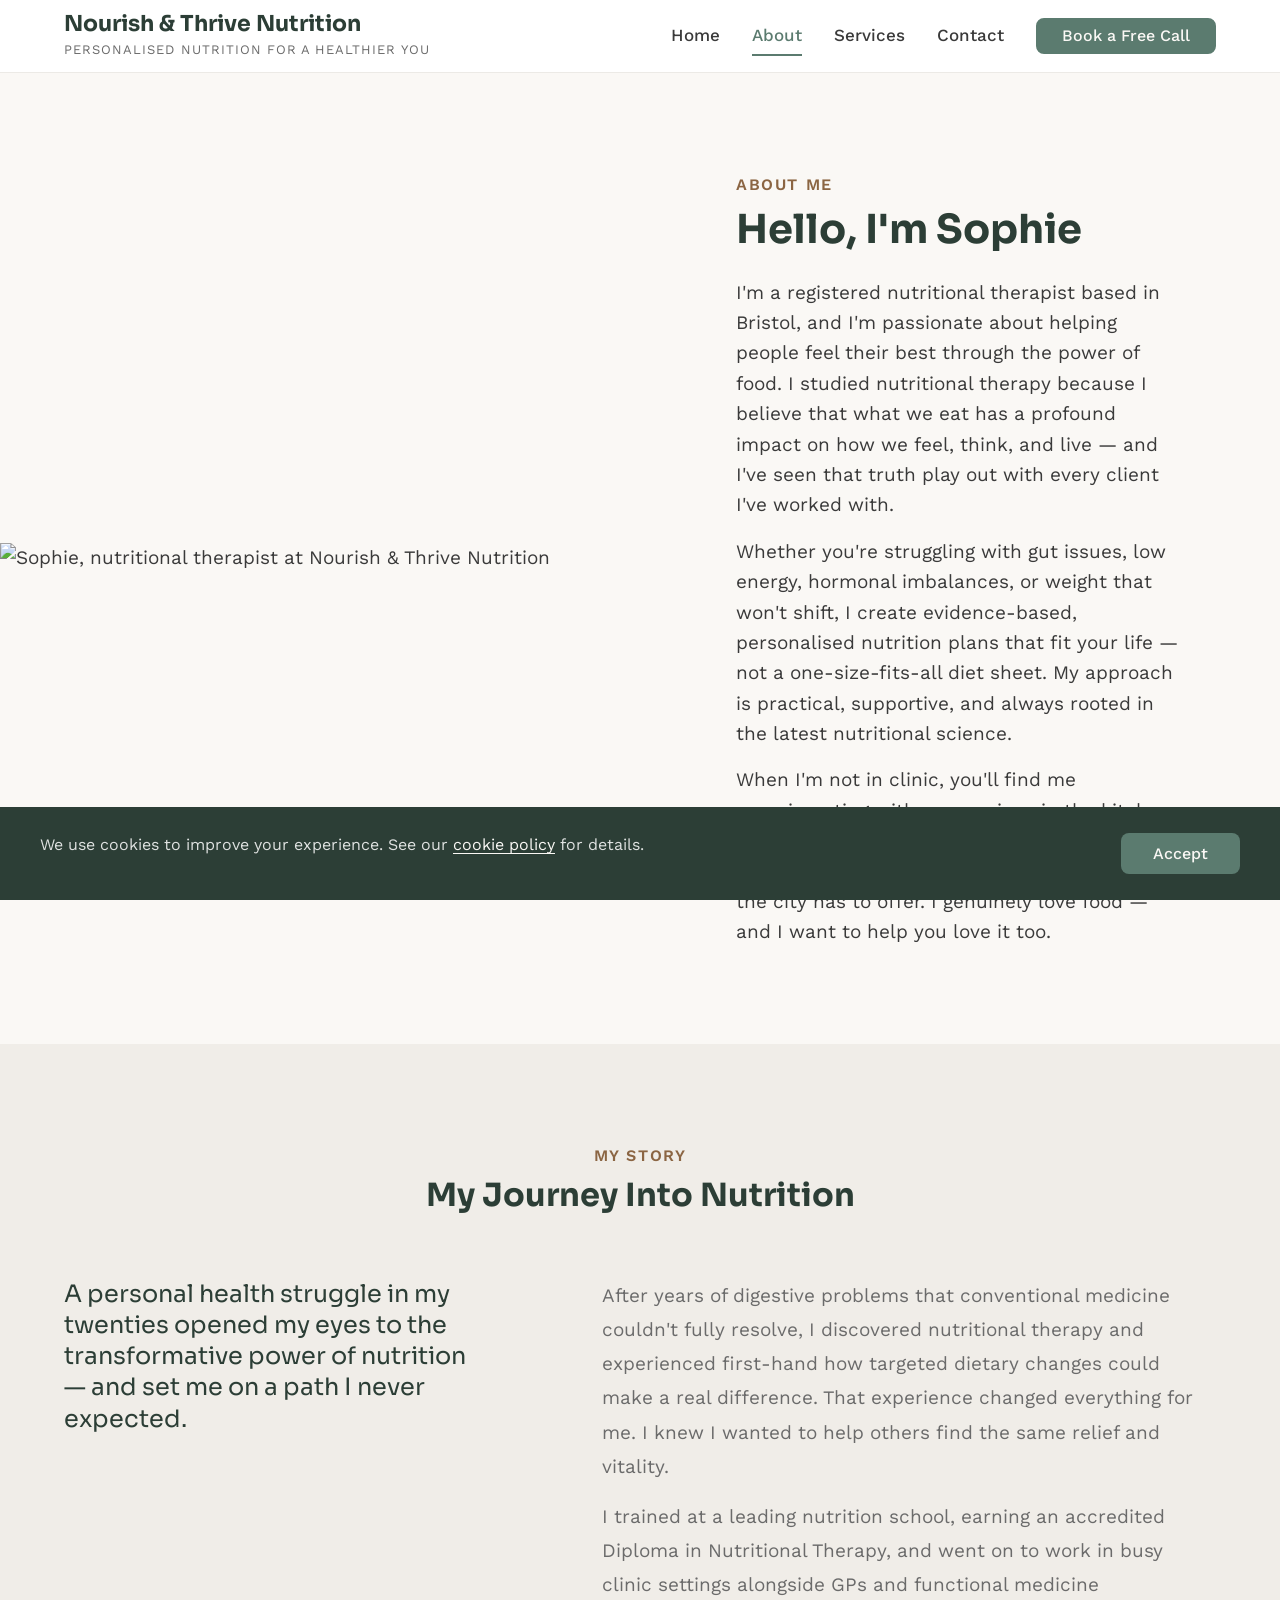
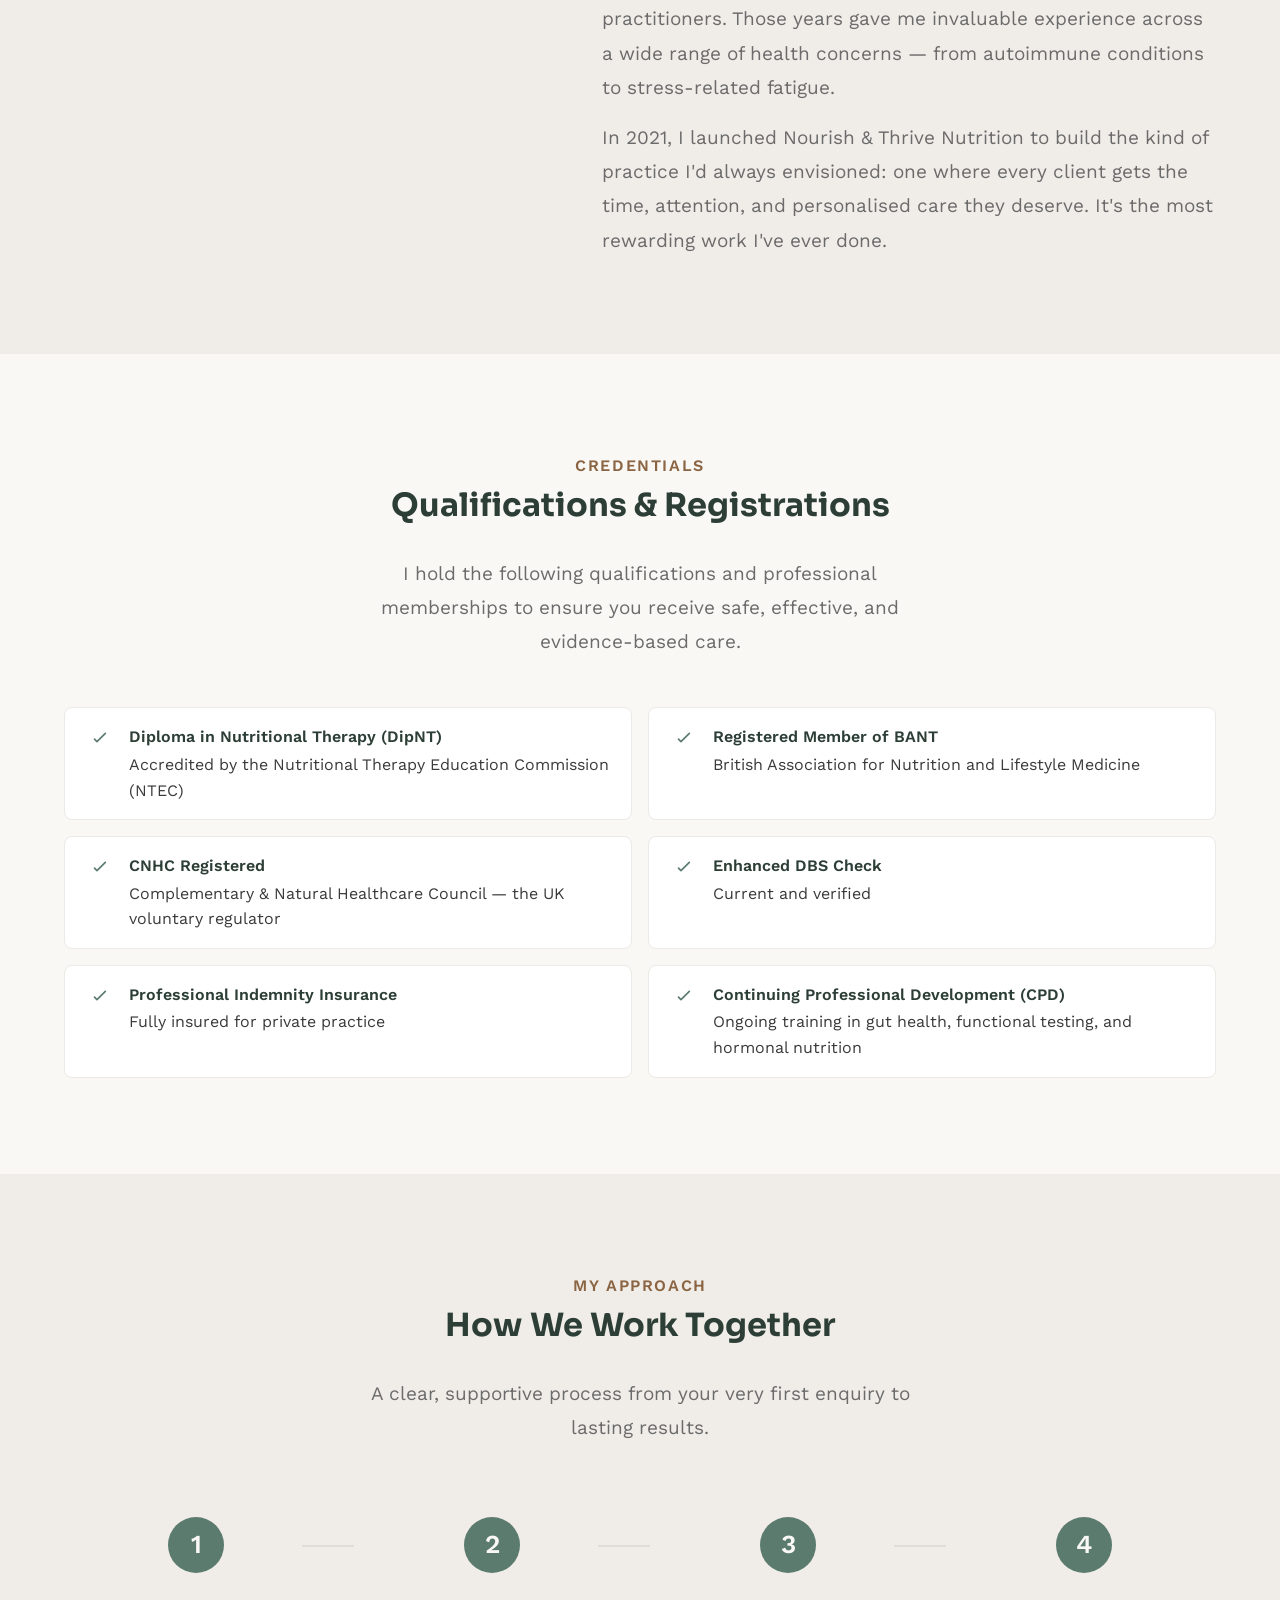
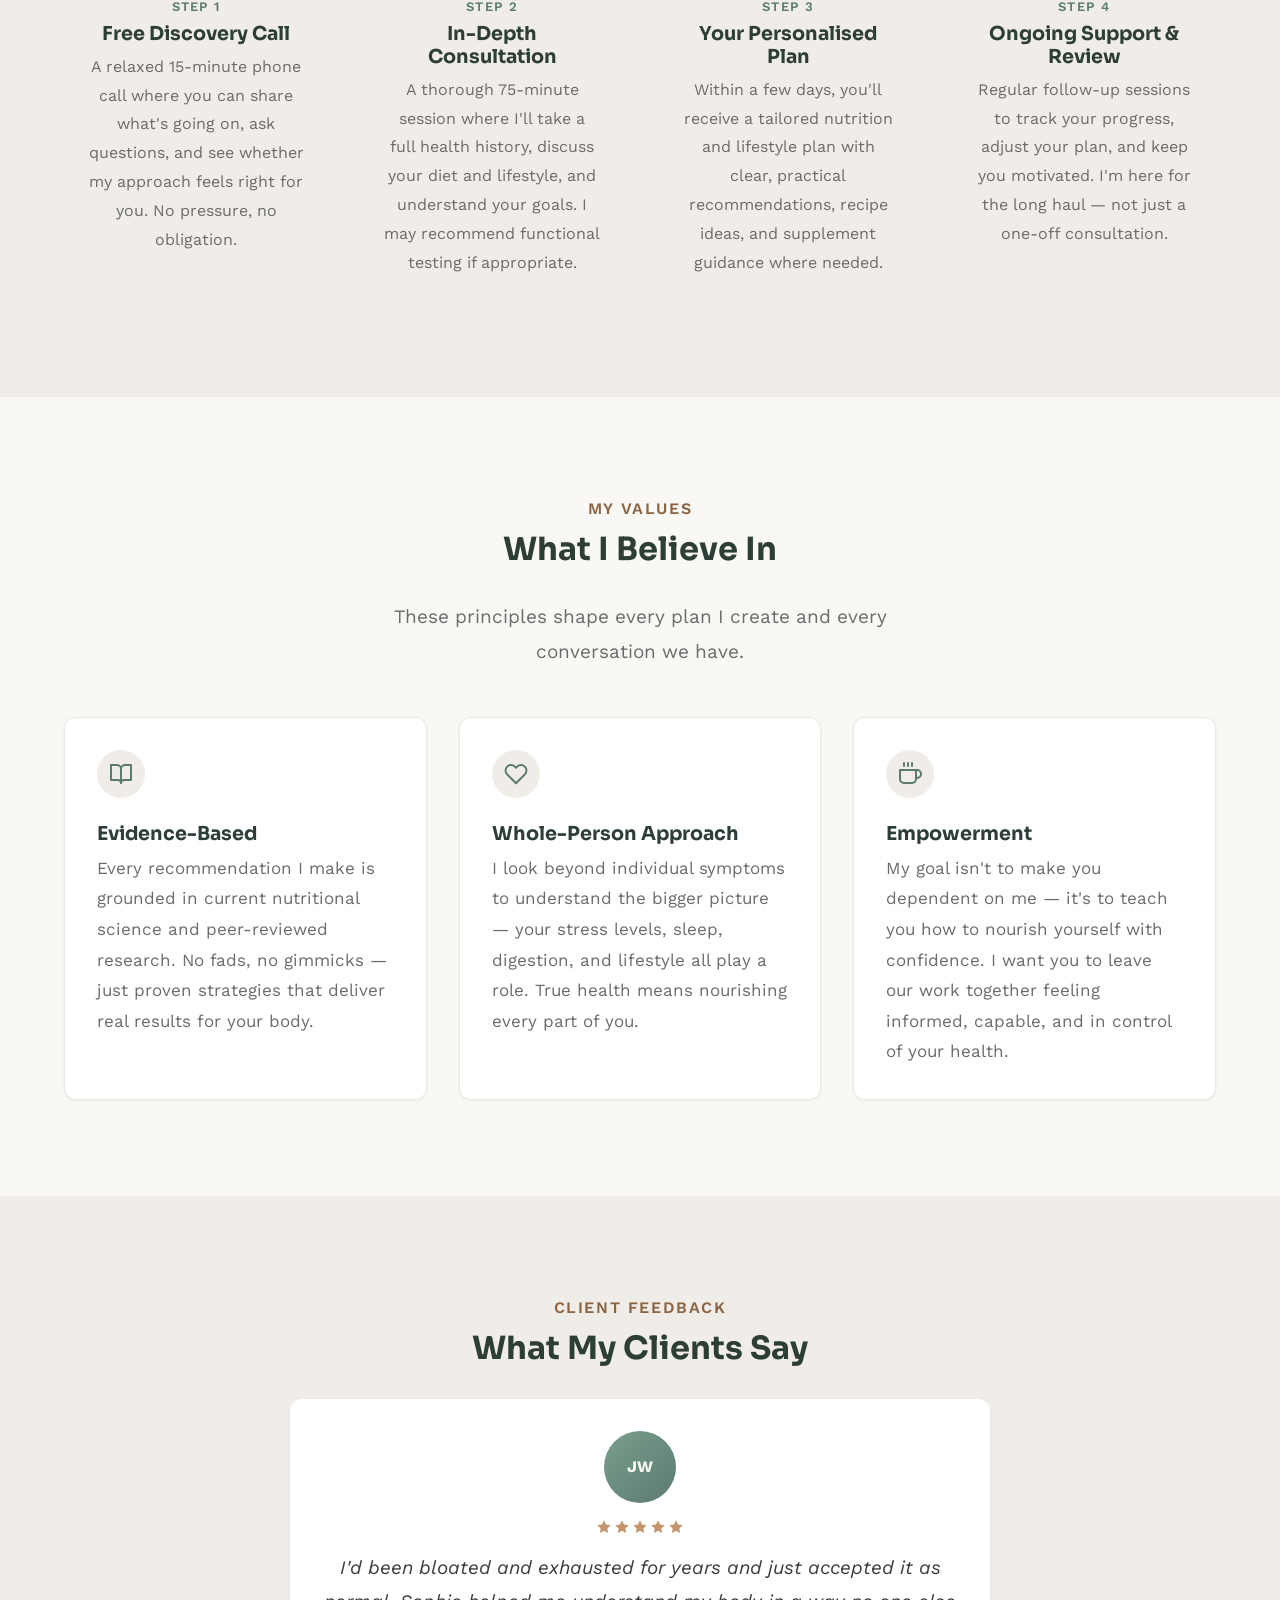
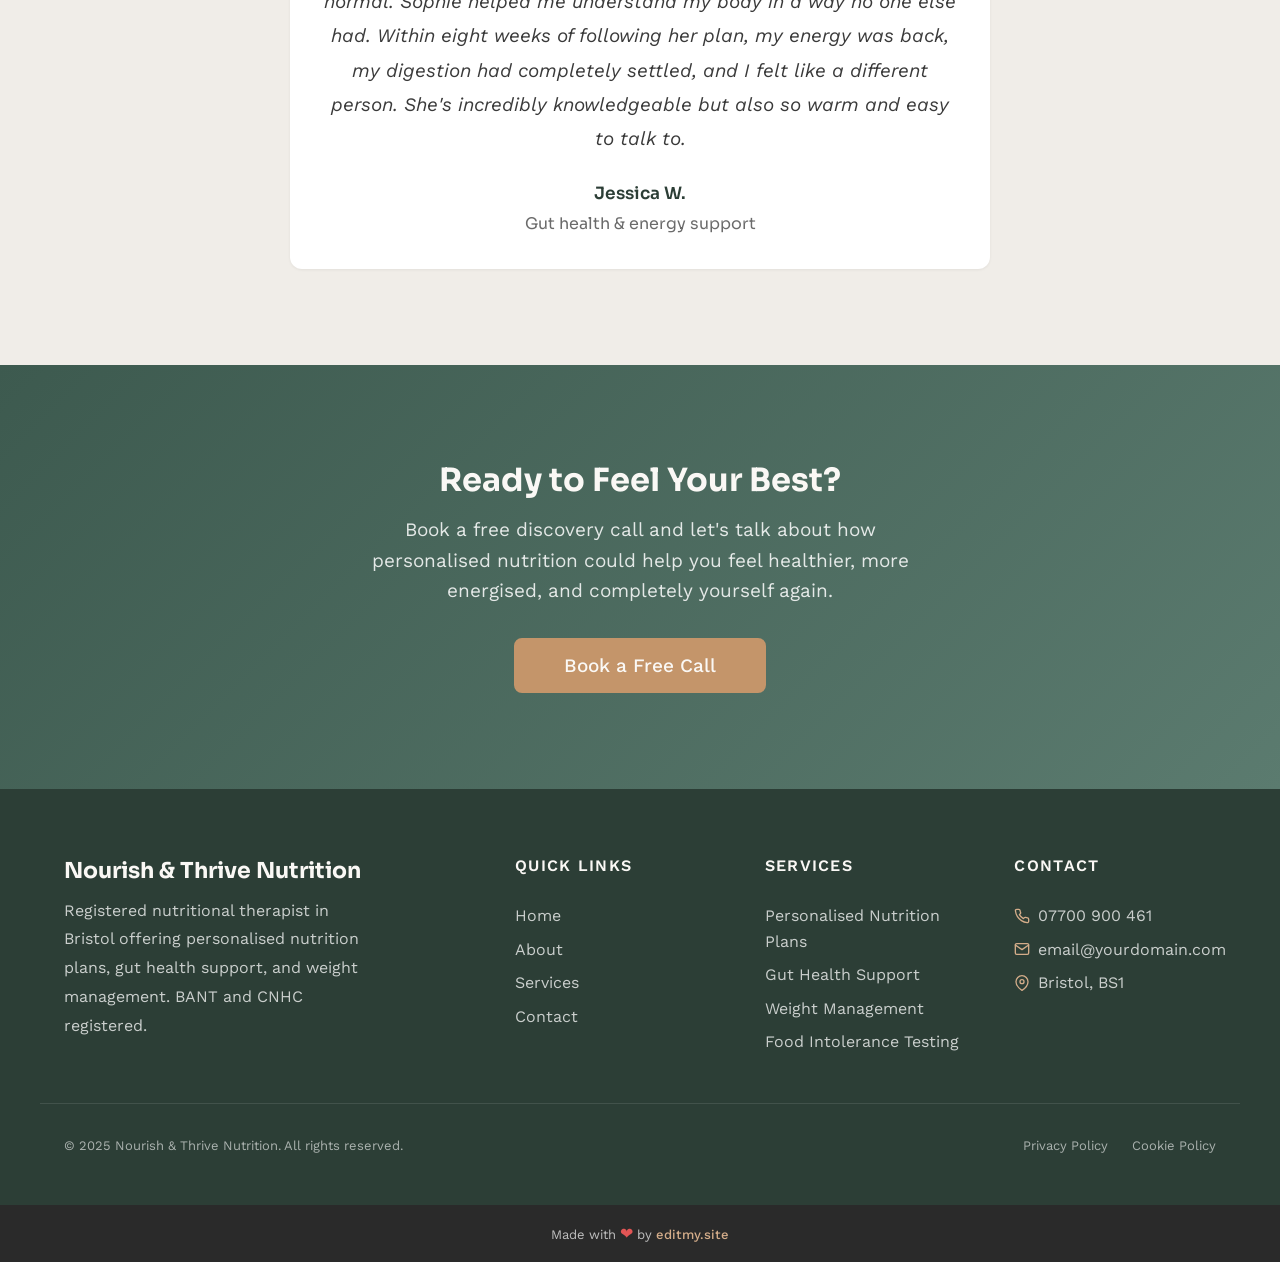
==== about.html @ 0c7321cd "Initial build: Nourish & Thrive Nutrition demo site Calm Sage palette + Sora/Work Sans (Minimal) fon" ====
<!DOCTYPE html>
<html lang="en">
<head>
  <meta charset="UTF-8">
  <meta name="viewport" content="width=device-width, initial-scale=1.0">
  <meta name="description" content="Sophie is a registered nutritional therapist in Bristol, helping clients with gut health, hormones, energy, and weight management through personalised, evidence-based nutrition plans.">
  <meta name="author" content="Sophie — Nourish & Thrive Nutrition">
  <title>About Sophie — Nourish &amp; Thrive Nutrition</title>

  <link rel="preconnect" href="https://fonts.googleapis.com">
  <link rel="preconnect" href="https://fonts.gstatic.com" crossorigin>

  <link rel="stylesheet" href="css/base.css">
  <link rel="stylesheet" href="css/components.css">
  <link rel="stylesheet" href="css/theme.css">
  <!-- PROFILE:schema -->
  <!-- /PROFILE:schema -->
</head>
<body>

  <a href="#main" class="skip-link">Skip to main content</a>

  <!-- SECTION: nav -->
  <nav class="nav" role="navigation" aria-label="Main navigation">
    <div class="container nav__inner">
      <a href="index.html" class="nav__brand">
        <!-- PROFILE:logo --><!-- /PROFILE:logo -->
        <span class="nav__name"><!-- PROFILE:site_title -->Nourish &amp; Thrive Nutrition<!-- /PROFILE:site_title --></span>
        <span class="nav__title"><!-- PROFILE:site_slogan -->Personalised Nutrition for a Healthier You<!-- /PROFILE:site_slogan --></span>
      </a>
      <div class="nav__links">
        <a href="index.html" class="nav__link">Home</a>
        <a href="about.html" class="nav__link nav__link--active">About</a>
        <a href="services.html" class="nav__link">Services</a>
        <a href="contact.html" class="nav__link">Contact</a>
        <a href="contact.html" class="btn btn--primary nav__cta">Book a Free Call</a>
      </div>
      <button class="nav__toggle" aria-label="Toggle menu" aria-expanded="false" aria-controls="mobile-menu">
        <span class="nav__toggle-bar"></span>
        <span class="nav__toggle-bar"></span>
        <span class="nav__toggle-bar"></span>
      </button>
    </div>
    <div class="nav__mobile" id="mobile-menu" role="menu">
      <a href="index.html" class="nav__link" role="menuitem">Home</a>
      <a href="about.html" class="nav__link nav__link--active" role="menuitem">About</a>
      <a href="services.html" class="nav__link" role="menuitem">Services</a>
      <a href="contact.html" class="nav__link" role="menuitem">Contact</a>
      <a href="contact.html" class="btn btn--primary" role="menuitem">Book a Free Call</a>
    </div>
  </nav>
  <!-- /SECTION: nav -->

  <main id="main">

    <!-- SECTION: about-hero -->
    <section class="about-hero">
      <div class="container about-hero__inner">
        <div class="about-hero__image-wrap">
          <img src="images/about-portrait.jpg" alt="Sophie, nutritional therapist at Nourish & Thrive Nutrition" class="about-hero__image" width="600" height="800" loading="eager">
        </div>
        <div class="about-hero__content">
          <span class="section-label">About Me</span>
          <h1>Hello, I'm Sophie</h1>
          <p>I'm a registered nutritional therapist based in Bristol, and I'm passionate about helping people feel their best through the power of food. I studied nutritional therapy because I believe that what we eat has a profound impact on how we feel, think, and live — and I've seen that truth play out with every client I've worked with.</p>
          <p>Whether you're struggling with gut issues, low energy, hormonal imbalances, or weight that won't shift, I create evidence-based, personalised nutrition plans that fit your life — not a one-size-fits-all diet sheet. My approach is practical, supportive, and always rooted in the latest nutritional science.</p>
          <p>When I'm not in clinic, you'll find me experimenting with new recipes in the kitchen, exploring the hills around Bath and Bristol, or hunting down the best independent food spots the city has to offer. I genuinely love food — and I want to help you love it too.</p>
        </div>
      </div>
    </section>
    <!-- /SECTION: about-hero -->

    <!-- SECTION: journey -->
    <section class="section section--alt">
      <div class="container">
        <div class="story-split">
          <div class="text-center">
            <span class="section-label">My Story</span>
            <h2 style="margin-bottom: var(--space-3xl);">My Journey Into Nutrition</h2>
          </div>
          <div class="story-split__body" style="gap: var(--space-5xl);">
            <div class="story-split__lead">
              <h3>A personal health struggle in my twenties opened my eyes to the transformative power of nutrition — and set me on a path I never expected.</h3>
            </div>
            <div class="story-split__content">
              <p>After years of digestive problems that conventional medicine couldn't fully resolve, I discovered nutritional therapy and experienced first-hand how targeted dietary changes could make a real difference. That experience changed everything for me. I knew I wanted to help others find the same relief and vitality.</p>
              <p>I trained at a leading nutrition school, earning an accredited Diploma in Nutritional Therapy, and went on to work in busy clinic settings alongside GPs and functional medicine practitioners. Those years gave me invaluable experience across a wide range of health concerns — from autoimmune conditions to stress-related fatigue.</p>
              <p>In 2021, I launched Nourish & Thrive Nutrition to build the kind of practice I'd always envisioned: one where every client gets the time, attention, and personalised care they deserve. It's the most rewarding work I've ever done.</p>
            </div>
          </div>
        </div>
      </div>
    </section>
    <!-- /SECTION: journey -->

    <!-- SECTION: qualifications -->
    <section class="section">
      <div class="container">
        <div class="text-center">
          <span class="section-label">Credentials</span>
          <h2>Qualifications &amp; Registrations</h2>
          <p class="section-subtitle">I hold the following qualifications and professional memberships to ensure you receive safe, effective, and evidence-based care.</p>
        </div>
        <div class="quals-list">
          <div class="quals-list__item">
            <div class="quals-list__icon">
              <svg xmlns="http://www.w3.org/2000/svg" viewBox="0 0 24 24" fill="none" stroke="currentColor" stroke-width="2" stroke-linecap="round" stroke-linejoin="round"><polyline points="22 4 12 14.01 9 11.01"></polyline></svg>
            </div>
            <div class="quals-list__text">
              <strong>Diploma in Nutritional Therapy (DipNT)</strong>
              Accredited by the Nutritional Therapy Education Commission (NTEC)
            </div>
          </div>
          <div class="quals-list__item">
            <div class="quals-list__icon">
              <svg xmlns="http://www.w3.org/2000/svg" viewBox="0 0 24 24" fill="none" stroke="currentColor" stroke-width="2" stroke-linecap="round" stroke-linejoin="round"><polyline points="22 4 12 14.01 9 11.01"></polyline></svg>
            </div>
            <div class="quals-list__text">
              <strong>Registered Member of BANT</strong>
              British Association for Nutrition and Lifestyle Medicine
            </div>
          </div>
          <div class="quals-list__item">
            <div class="quals-list__icon">
              <svg xmlns="http://www.w3.org/2000/svg" viewBox="0 0 24 24" fill="none" stroke="currentColor" stroke-width="2" stroke-linecap="round" stroke-linejoin="round"><polyline points="22 4 12 14.01 9 11.01"></polyline></svg>
            </div>
            <div class="quals-list__text">
              <strong>CNHC Registered</strong>
              Complementary &amp; Natural Healthcare Council — the UK voluntary regulator
            </div>
          </div>
          <div class="quals-list__item">
            <div class="quals-list__icon">
              <svg xmlns="http://www.w3.org/2000/svg" viewBox="0 0 24 24" fill="none" stroke="currentColor" stroke-width="2" stroke-linecap="round" stroke-linejoin="round"><polyline points="22 4 12 14.01 9 11.01"></polyline></svg>
            </div>
            <div class="quals-list__text">
              <strong>Enhanced DBS Check</strong>
              Current and verified
            </div>
          </div>
          <div class="quals-list__item">
            <div class="quals-list__icon">
              <svg xmlns="http://www.w3.org/2000/svg" viewBox="0 0 24 24" fill="none" stroke="currentColor" stroke-width="2" stroke-linecap="round" stroke-linejoin="round"><polyline points="22 4 12 14.01 9 11.01"></polyline></svg>
            </div>
            <div class="quals-list__text">
              <strong>Professional Indemnity Insurance</strong>
              Fully insured for private practice
            </div>
          </div>
          <div class="quals-list__item">
            <div class="quals-list__icon">
              <svg xmlns="http://www.w3.org/2000/svg" viewBox="0 0 24 24" fill="none" stroke="currentColor" stroke-width="2" stroke-linecap="round" stroke-linejoin="round"><polyline points="22 4 12 14.01 9 11.01"></polyline></svg>
            </div>
            <div class="quals-list__text">
              <strong>Continuing Professional Development (CPD)</strong>
              Ongoing training in gut health, functional testing, and hormonal nutrition
            </div>
          </div>
        </div>
      </div>
    </section>
    <!-- /SECTION: qualifications -->

    <!-- SECTION: approach -->
    <section class="section section--alt">
      <div class="container">
        <div class="text-center">
          <span class="section-label">My Approach</span>
          <h2>How We Work Together</h2>
          <p class="section-subtitle">A clear, supportive process from your very first enquiry to lasting results.</p>
        </div>
        <div class="steps steps--connected steps--4">
          <div class="step">
            <div class="step__number" style="font-family: var(--font-body);">1</div>
            <span class="step__label">Step 1</span>
            <h3 class="step__title">Free Discovery Call</h3>
            <p class="step__text">A relaxed 15-minute phone call where you can share what's going on, ask questions, and see whether my approach feels right for you. No pressure, no obligation.</p>
          </div>
          <div class="step">
            <div class="step__number" style="font-family: var(--font-body);">2</div>
            <span class="step__label">Step 2</span>
            <h3 class="step__title">In-Depth Consultation</h3>
            <p class="step__text">A thorough 75-minute session where I'll take a full health history, discuss your diet and lifestyle, and understand your goals. I may recommend functional testing if appropriate.</p>
          </div>
          <div class="step">
            <div class="step__number" style="font-family: var(--font-body);">3</div>
            <span class="step__label">Step 3</span>
            <h3 class="step__title">Your Personalised Plan</h3>
            <p class="step__text">Within a few days, you'll receive a tailored nutrition and lifestyle plan with clear, practical recommendations, recipe ideas, and supplement guidance where needed.</p>
          </div>
          <div class="step">
            <div class="step__number" style="font-family: var(--font-body);">4</div>
            <span class="step__label">Step 4</span>
            <h3 class="step__title">Ongoing Support &amp; Review</h3>
            <p class="step__text">Regular follow-up sessions to track your progress, adjust your plan, and keep you motivated. I'm here for the long haul — not just a one-off consultation.</p>
          </div>
        </div>
      </div>
    </section>
    <!-- /SECTION: approach -->

    <!-- SECTION: values -->
    <section class="section">
      <div class="container">
        <div class="text-center">
          <span class="section-label">My Values</span>
          <h2>What I Believe In</h2>
          <p class="section-subtitle">These principles shape every plan I create and every conversation we have.</p>
        </div>
        <div class="grid grid--3">
          <div class="card">
            <div class="card__icon">
              <svg xmlns="http://www.w3.org/2000/svg" viewBox="0 0 24 24" fill="none" stroke="currentColor" stroke-width="2" stroke-linecap="round" stroke-linejoin="round"><path d="M2 3h6a4 4 0 0 1 4 4v14a3 3 0 0 0-3-3H2z"></path><path d="M22 3h-6a4 4 0 0 0-4 4v14a3 3 0 0 1 3-3h7z"></path></svg>
            </div>
            <h3 class="card__title">Evidence-Based</h3>
            <p class="card__text">Every recommendation I make is grounded in current nutritional science and peer-reviewed research. No fads, no gimmicks — just proven strategies that deliver real results for your body.</p>
          </div>
          <div class="card">
            <div class="card__icon">
              <svg xmlns="http://www.w3.org/2000/svg" viewBox="0 0 24 24" fill="none" stroke="currentColor" stroke-width="2" stroke-linecap="round" stroke-linejoin="round"><path d="M20.84 4.61a5.5 5.5 0 0 0-7.78 0L12 5.67l-1.06-1.06a5.5 5.5 0 0 0-7.78 7.78l1.06 1.06L12 21.23l7.78-7.78 1.06-1.06a5.5 5.5 0 0 0 0-7.78z"></path></svg>
            </div>
            <h3 class="card__title">Whole-Person Approach</h3>
            <p class="card__text">I look beyond individual symptoms to understand the bigger picture — your stress levels, sleep, digestion, and lifestyle all play a role. True health means nourishing every part of you.</p>
          </div>
          <div class="card">
            <div class="card__icon">
              <svg xmlns="http://www.w3.org/2000/svg" viewBox="0 0 24 24" fill="none" stroke="currentColor" stroke-width="2" stroke-linecap="round" stroke-linejoin="round"><path d="M18 8h1a4 4 0 0 1 0 8h-1"></path><path d="M2 8h16v9a4 4 0 0 1-4 4H6a4 4 0 0 1-4-4V8z"></path><line x1="6" y1="1" x2="6" y2="4"></line><line x1="10" y1="1" x2="10" y2="4"></line><line x1="14" y1="1" x2="14" y2="4"></line></svg>
            </div>
            <h3 class="card__title">Empowerment</h3>
            <p class="card__text">My goal isn't to make you dependent on me — it's to teach you how to nourish yourself with confidence. I want you to leave our work together feeling informed, capable, and in control of your health.</p>
          </div>
        </div>
      </div>
    </section>
    <!-- /SECTION: values -->

    <!-- SECTION: testimonial -->
    <section class="section section--alt">
      <div class="container">
        <div class="text-center">
          <span class="section-label">Client Feedback</span>
          <h2>What My Clients Say</h2>
        </div>
        <div class="testimonial testimonial--avatar" style="max-width: 700px; margin: 0 auto;">
          <div class="testimonial__avatar-placeholder">JW</div>
          <div class="testimonial__stars">
            <svg xmlns="http://www.w3.org/2000/svg" viewBox="0 0 24 24" fill="currentColor" stroke="none"><polygon points="12 2 15.09 8.26 22 9.27 17 14.14 18.18 21.02 12 17.77 5.82 21.02 7 14.14 2 9.27 8.91 8.26 12 2"></polygon></svg>
            <svg xmlns="http://www.w3.org/2000/svg" viewBox="0 0 24 24" fill="currentColor" stroke="none"><polygon points="12 2 15.09 8.26 22 9.27 17 14.14 18.18 21.02 12 17.77 5.82 21.02 7 14.14 2 9.27 8.91 8.26 12 2"></polygon></svg>
            <svg xmlns="http://www.w3.org/2000/svg" viewBox="0 0 24 24" fill="currentColor" stroke="none"><polygon points="12 2 15.09 8.26 22 9.27 17 14.14 18.18 21.02 12 17.77 5.82 21.02 7 14.14 2 9.27 8.91 8.26 12 2"></polygon></svg>
            <svg xmlns="http://www.w3.org/2000/svg" viewBox="0 0 24 24" fill="currentColor" stroke="none"><polygon points="12 2 15.09 8.26 22 9.27 17 14.14 18.18 21.02 12 17.77 5.82 21.02 7 14.14 2 9.27 8.91 8.26 12 2"></polygon></svg>
            <svg xmlns="http://www.w3.org/2000/svg" viewBox="0 0 24 24" fill="currentColor" stroke="none"><polygon points="12 2 15.09 8.26 22 9.27 17 14.14 18.18 21.02 12 17.77 5.82 21.02 7 14.14 2 9.27 8.91 8.26 12 2"></polygon></svg>
          </div>
          <p class="testimonial__quote">I'd been bloated and exhausted for years and just accepted it as normal. Sophie helped me understand my body in a way no one else had. Within eight weeks of following her plan, my energy was back, my digestion had completely settled, and I felt like a different person. She's incredibly knowledgeable but also so warm and easy to talk to.</p>
          <p class="testimonial__author">Jessica W.</p>
          <p class="testimonial__detail">Gut health &amp; energy support</p>
        </div>
      </div>
    </section>
    <!-- /SECTION: testimonial -->

    <!-- SECTION: cta -->
    <section class="section cta-banner">
      <div class="container text-center">
        <h2>Ready to Feel Your Best?</h2>
        <p>Book a free discovery call and let's talk about how personalised nutrition could help you feel healthier, more energised, and completely yourself again.</p>
        <a href="contact.html" class="btn btn--accent">Book a Free Call</a>
      </div>
    </section>
    <!-- /SECTION: cta -->

  </main>

  <!-- SECTION: footer -->
  <footer class="footer">
    <div class="container footer__inner">
      <div class="footer__brand">
        <p class="footer__brand-name"><!-- PROFILE:site_title -->Nourish &amp; Thrive Nutrition<!-- /PROFILE:site_title --></p>
        <p class="footer__brand-text">Registered nutritional therapist in Bristol offering personalised nutrition plans, gut health support, and weight management. BANT and CNHC registered.</p>
      </div>
      <div class="footer__col">
        <p class="footer__heading">Quick Links</p>
        <div class="footer__links">
          <a href="index.html" class="footer__link">Home</a>
          <a href="about.html" class="footer__link">About</a>
          <a href="services.html" class="footer__link">Services</a>
          <a href="contact.html" class="footer__link">Contact</a>
        </div>
      </div>
      <div class="footer__col">
        <p class="footer__heading">Services</p>
        <div class="footer__links">
          <a href="services.html#service-nutrition-plans" class="footer__link">Personalised Nutrition Plans</a>
          <a href="services.html#service-gut-health" class="footer__link">Gut Health Support</a>
          <a href="services.html#service-weight-management" class="footer__link">Weight Management</a>
          <a href="services.html#service-food-intolerance" class="footer__link">Food Intolerance Testing</a>
        </div>
      </div>
      <div class="footer__col">
        <p class="footer__heading">Contact</p>
        <div class="footer__contact-item">
          <svg xmlns="http://www.w3.org/2000/svg" viewBox="0 0 24 24" fill="none" stroke="currentColor" stroke-width="2" stroke-linecap="round" stroke-linejoin="round"><path d="M22 16.92v3a2 2 0 0 1-2.18 2 19.79 19.79 0 0 1-8.63-3.07 19.5 19.5 0 0 1-6-6 19.79 19.79 0 0 1-3.07-8.67A2 2 0 0 1 4.11 2h3a2 2 0 0 1 2 1.72 12.84 12.84 0 0 0 .7 2.81 2 2 0 0 1-.45 2.11L8.09 9.91a16 16 0 0 0 6 6l1.27-1.27a2 2 0 0 1 2.11-.45 12.84 12.84 0 0 0 2.81.7A2 2 0 0 1 22 16.92z"></path></svg>
          <span><!-- PROFILE:phone_mobile -->07700 900 461<!-- /PROFILE:phone_mobile --></span>
        </div>
        <div class="footer__contact-item">
          <svg xmlns="http://www.w3.org/2000/svg" viewBox="0 0 24 24" fill="none" stroke="currentColor" stroke-width="2" stroke-linecap="round" stroke-linejoin="round"><path d="M4 4h16c1.1 0 2 .9 2 2v12c0 1.1-.9 2-2 2H4c-1.1 0-2-.9-2-2V6c0-1.1.9-2 2-2z"></path><polyline points="22,6 12,13 2,6"></polyline></svg>
          <span><!-- PROFILE:email --><a href="mailto:email@yourdomain.com">email@yourdomain.com</a><!-- /PROFILE:email --></span>
        </div>
        <div class="footer__contact-item">
          <svg xmlns="http://www.w3.org/2000/svg" viewBox="0 0 24 24" fill="none" stroke="currentColor" stroke-width="2" stroke-linecap="round" stroke-linejoin="round"><path d="M21 10c0 7-9 13-9 13s-9-6-9-13a9 9 0 0 1 18 0z"></path><circle cx="12" cy="10" r="3"></circle></svg>
          <span><!-- PROFILE:address -->Bristol, BS1<!-- /PROFILE:address --></span>
        </div>
      </div>
    </div>
    <div class="container footer__bottom">
      <p class="footer__copyright">&copy; 2025 Nourish &amp; Thrive Nutrition. All rights reserved.</p>
      <div class="footer__legal">
        <a href="privacy.html">Privacy Policy</a>
        <a href="cookies-policy.html">Cookie Policy</a>
      </div>
    </div>
  </footer>
  <!-- /SECTION: footer -->

  <div class="site-credit">
    <p>Made with <span class="site-credit__heart" aria-label="love">&#10084;</span> by <a href="https://editmy.site" target="_blank" rel="noopener">editmy.site</a></p>
  </div>

  <!-- Cookie Consent -->
  <div class="cookie-banner" role="dialog" aria-label="Cookie consent">
    <div class="cookie-banner__inner">
      <p class="cookie-banner__text">We use cookies to improve your experience. See our <a href="cookies-policy.html">cookie policy</a> for details.</p>
      <button class="cookie-banner__accept">Accept</button>
    </div>
  </div>

  <!-- Back to Top -->
  <button class="back-to-top" aria-label="Back to top">
    <svg xmlns="http://www.w3.org/2000/svg" viewBox="0 0 24 24" fill="none" stroke="currentColor" stroke-width="2" stroke-linecap="round" stroke-linejoin="round"><polyline points="18 15 12 9 6 15"></polyline></svg>
  </button>

  <script src="js/main.js"></script>
</body>
</html>
---- css/base.css ----
/* =============================================
   BASE STYLES
   Reset, Custom Properties, Typography, Layout
   Theme colours & fonts are in theme.css
   ============================================= */

/* --- Custom Properties (non-theme) --- */
:root {
  --text-xs: 0.8125rem;
  --text-sm: 1rem;
  --text-base: 1.0625rem;
  --text-md: 1.1875rem;
  --text-lg: 1.375rem;
  --text-xl: 1.625rem;
  --text-2xl: 2rem;
  --text-3xl: 2.375rem;
  --text-4xl: 3rem;

  /* Heading sizes (overridable per font pairing in theme.css) */
  --text-h1: var(--text-3xl);          /* mobile: 38px */
  --text-h1-desktop: var(--text-4xl);  /* desktop: 48px */
  --text-h2: var(--text-2xl);          /* mobile: 32px */
  --text-h2-desktop: var(--text-3xl);  /* desktop: 38px */
  --text-h3: var(--text-xl);           /* mobile: 26px */
  --text-h3-desktop: 1.75rem;          /* desktop: 28px */

  --font-weight-normal: 400;
  --font-weight-medium: 500;
  --font-weight-semibold: 600;
  --font-weight-bold: 700;

  --line-height-tight: 1.2;
  --line-height-normal: 1.6;
  --line-height-relaxed: 1.8;

  /* Spacing */
  --space-xs: 0.25rem;
  --space-sm: 0.5rem;
  --space-md: 1rem;
  --space-lg: 1.5rem;
  --space-xl: 2rem;
  --space-2xl: 3rem;
  --space-3xl: 4rem;
  --space-4xl: 6rem;
  --space-5xl: 8rem;

  /* Layout */
  --container-max: 1200px;
  --container-narrow: 800px;
  --container-wide: 1400px;

  /* Border Radius */
  --radius-sm: 4px;
  --radius-md: 8px;
  --radius-lg: 12px;
  --radius-xl: 20px;
  --radius-full: 9999px;

  /* Shadows */
  --shadow-sm: 0 1px 3px rgba(0, 0, 0, 0.06);
  --shadow-md: 0 4px 12px rgba(0, 0, 0, 0.08);
  --shadow-lg: 0 8px 30px rgba(0, 0, 0, 0.1);
  --shadow-xl: 0 12px 40px rgba(0, 0, 0, 0.12);

  /* Transitions */
  --transition-fast: 150ms ease;
  --transition-base: 250ms ease;
  --transition-normal: 300ms ease;
  --transition-slow: 400ms ease;
}

/* --- Reset --- */
*,
*::before,
*::after {
  box-sizing: border-box;
  margin: 0;
  padding: 0;
}

html {
  font-size: 100%;
  scroll-behavior: smooth;
  -webkit-text-size-adjust: 100%;
}

body {
  font-family: var(--font-body);
  font-size: var(--text-md);
  font-weight: var(--font-weight-normal);
  line-height: var(--line-height-normal);
  color: var(--color-text);
  background-color: var(--color-bg);
  -webkit-font-smoothing: antialiased;
  -moz-osx-font-smoothing: grayscale;
}

img,
picture,
video,
svg {
  display: block;
  max-width: 100%;
  height: auto;
}

input,
button,
textarea,
select {
  font: inherit;
  color: inherit;
}

button {
  cursor: pointer;
  border: none;
  background: none;
}

a {
  color: inherit;
  text-decoration: none;
}

ul,
ol {
  list-style: none;
}

h1, h2, h3, h4, h5, h6 {
  font-family: var(--font-heading);
  color: var(--color-text-heading);
  line-height: var(--line-height-tight);
  font-weight: var(--font-weight-bold);
  margin-bottom: var(--space-md);
}

/* --- Typography --- */
h1 {
  font-size: var(--text-h1);
}

h2 {
  font-size: var(--text-h2);
}

h3 {
  font-size: var(--text-h3);
}

h4 {
  font-size: var(--text-lg);
}

h5 {
  font-size: var(--text-md);
}

h6 {
  font-size: var(--text-base);
}

p {
  margin-bottom: var(--space-md);
}

p:last-child:not(.section-subtitle) {
  margin-bottom: 0;
}

strong {
  font-weight: var(--font-weight-semibold);
}

/* --- Layout Utilities --- */
.container {
  width: 100%;
  max-width: var(--container-max);
  margin-left: auto;
  margin-right: auto;
  padding-left: var(--space-lg);
  padding-right: var(--space-lg);
}

.container--narrow {
  max-width: var(--container-narrow);
}

.section {
  padding-top: var(--space-3xl);
  padding-bottom: var(--space-3xl);
}

.section--alt {
  background-color: var(--color-bg-alt);
}

/* Icons inside alt sections: swap bg-alt → surface so they remain visible */
.section--alt .card__icon,
.section--alt .icon-box__icon,
.section--alt .contact-info__icon,
.section--alt .service-detail__icon {
  background-color: var(--color-surface);
}

.section--dark {
  background-color: var(--color-bg-dark);
  color: var(--color-text-inverse);
}

.section--dark h2,
.section--dark h3,
.section--dark h4 {
  color: var(--color-text-inverse);
}

/* Grid */
.grid {
  display: grid;
  gap: var(--space-xl);
}

.grid--2 {
  grid-template-columns: 1fr;
}

.grid--3 {
  grid-template-columns: 1fr;
}

/* --- Buttons --- */
.btn {
  display: inline-flex;
  align-items: center;
  justify-content: center;
  gap: var(--space-sm);
  padding: var(--space-md) var(--space-xl);
  font-family: var(--font-body);
  font-size: var(--text-base);
  font-weight: var(--font-weight-medium);
  line-height: 1;
  border-radius: var(--radius-md);
  transition: all var(--transition-base);
  text-decoration: none;
  border: 2px solid transparent;
  white-space: nowrap;
}

.btn--primary {
  background-color: var(--color-primary);
  color: var(--color-text-inverse);
  border-color: var(--color-primary);
}

.btn--primary:hover {
  background-color: var(--color-primary-dark);
  border-color: var(--color-primary-dark);
}

.btn--secondary {
  background-color: transparent;
  color: var(--color-primary);
  border-color: var(--color-primary);
}

.btn--secondary:hover {
  background-color: var(--color-primary);
  color: var(--color-text-inverse);
}

.btn--accent {
  background-color: var(--color-secondary);
  color: var(--color-text-inverse);
  border-color: var(--color-secondary);
}

.btn--accent:hover {
  background-color: var(--color-secondary-dark);
  border-color: var(--color-secondary-dark);
}

.btn--block {
  width: 100%;
}

/* --- Links --- */
.link {
  color: var(--color-primary);
  text-decoration: underline;
  text-underline-offset: 3px;
  transition: color var(--transition-fast);
}

.link:hover {
  color: var(--color-primary-dark);
}

/* --- Text Utilities --- */
.text-center {
  text-align: center;
}

.text-center h2 {
  margin-bottom: var(--space-xl);
}

.text-balance {
  text-wrap: balance;
}

.section-subtitle {
  font-size: var(--text-md);
  color: var(--color-text-light);
  max-width: 600px;
  margin-bottom: var(--space-2xl);
  line-height: var(--line-height-relaxed);
}

.text-center .section-subtitle {
  margin-left: auto;
  margin-right: auto;
}

.section-footer {
  margin-top: var(--space-2xl);
}

.section-label {
  display: inline-block;
  font-family: var(--font-body);
  font-size: var(--text-sm);
  font-weight: var(--font-weight-semibold);
  text-transform: uppercase;
  letter-spacing: 0.1em;
  color: var(--color-secondary-dark);
  margin-bottom: var(--space-sm);
}

/* --- Responsive Typography --- */
@media (min-width: 768px) {
  h1 {
    font-size: var(--text-h1-desktop);
  }

  h2 {
    font-size: var(--text-h2-desktop);
  }

  h3 {
    font-size: var(--text-h3-desktop);
  }

  .section {
    padding-top: var(--space-4xl);
    padding-bottom: var(--space-4xl);
  }
}

/* --- Responsive Grid --- */
@media (min-width: 768px) {
  .grid--2 {
    grid-template-columns: repeat(2, 1fr);
  }

  .grid--3 {
    grid-template-columns: repeat(2, 1fr);
  }
}

@media (min-width: 1024px) {
  .grid--3 {
    grid-template-columns: repeat(3, 1fr);
  }
}

/* --- Screen Reader Only --- */
.sr-only {
  position: absolute;
  width: 1px;
  height: 1px;
  padding: 0;
  margin: -1px;
  overflow: hidden;
  clip: rect(0, 0, 0, 0);
  white-space: nowrap;
  border-width: 0;
}
---- css/components.css ----
/* =============================================
   COMPONENT STYLES
   Nav, Hero, Cards, Testimonials, Forms, Footer
   ============================================= */

/* --- Skip Link --- */
.skip-link {
  position: absolute;
  top: -100%;
  left: var(--space-md);
  padding: var(--space-sm) var(--space-md);
  background: var(--color-primary);
  color: var(--color-text-inverse);
  border-radius: var(--radius-md);
  z-index: 1000;
  font-size: var(--text-sm);
}

.skip-link:focus {
  top: var(--space-sm);
}

/* =============================================
   NAVIGATION
   ============================================= */
.nav {
  position: relative;
  z-index: 100;
  background-color: var(--color-surface);
  border-bottom: 1px solid var(--color-border-light);
  transition: box-shadow var(--transition-base);
}

.nav--scrolled {
  box-shadow: var(--shadow-md);
}

.nav__inner {
  display: flex;
  align-items: center;
  justify-content: space-between;
  height: 72px;
}

.nav__brand {
  display: flex;
  flex-direction: column;
  gap: 2px;
}

.nav__logo {
  max-height: 70px;
  width: auto;
  object-fit: contain;
}

/* Logo beside title — add .nav__brand--inline to .nav__brand */
.nav__brand--inline {
  flex-direction: row;
  align-items: center;
  gap: var(--space-sm);
}

.nav__brand--inline .nav__brand-text {
  display: flex;
  flex-direction: column;
  gap: 2px;
}

.nav__name {
  font-family: var(--font-heading);
  font-size: var(--text-lg);
  font-weight: var(--font-weight-bold);
  color: var(--color-text-heading);
  line-height: 1.2;
}

.nav__title {
  font-size: var(--text-xs);
  color: var(--color-text-light);
  text-transform: uppercase;
  letter-spacing: 0.08em;
}

.nav__links {
  display: none;
  gap: var(--space-xl);
  align-items: center;
}

.nav__link {
  font-size: var(--text-base);
  font-weight: var(--font-weight-medium);
  color: var(--color-text);
  transition: color var(--transition-fast);
  position: relative;
  padding: var(--space-xs) 0;
}

.nav__link::after {
  content: '';
  position: absolute;
  bottom: -2px;
  left: 0;
  width: 0;
  height: 2px;
  background-color: var(--color-primary);
  transition: width var(--transition-base);
}

.nav__link:hover,
.nav__link--active {
  color: var(--color-primary);
}

.nav__link:hover::after,
.nav__link--active::after {
  width: 100%;
}

.nav__cta {
  font-size: var(--text-sm);
  padding: var(--space-sm) var(--space-lg);
}

/* Mobile Menu Toggle */
.nav__toggle {
  display: flex;
  flex-direction: column;
  gap: 5px;
  padding: var(--space-sm);
  z-index: 110;
}

.nav__toggle-bar {
  display: block;
  width: 24px;
  height: 2px;
  background-color: var(--color-text);
  border-radius: 2px;
  transition: all var(--transition-base);
  transform-origin: center;
}

.nav__toggle--open .nav__toggle-bar:nth-child(1) {
  transform: translateY(7px) rotate(45deg);
}

.nav__toggle--open .nav__toggle-bar:nth-child(2) {
  opacity: 0;
}

.nav__toggle--open .nav__toggle-bar:nth-child(3) {
  transform: translateY(-7px) rotate(-45deg);
}

/* Mobile Menu Overlay — slide in from right */
.nav__mobile {
  display: flex;
  position: fixed;
  inset: 0;
  top: 72px;
  background-color: var(--color-surface);
  z-index: 99;
  padding: var(--space-xl) var(--space-lg);
  flex-direction: column;
  gap: var(--space-lg);
  overflow-y: auto;
  transform: translateX(100%);
  opacity: 0;
  visibility: hidden;
  transition: transform 0.35s cubic-bezier(0.4, 0, 0.2, 1),
              opacity 0.35s ease,
              visibility 0.35s;
}

/* When opened from the compact scroll header, start below it */
.nav__mobile--from-scroll {
  top: 56px;
  z-index: 201;
}

.nav__mobile--open {
  transform: translateX(0);
  opacity: 1;
  visibility: visible;
}

.nav__mobile .nav__link,
.nav__mobile .btn {
  opacity: 0;
  transform: translateX(20px);
  transition: opacity 0.3s ease, transform 0.3s ease;
}

.nav__mobile--open .nav__link,
.nav__mobile--open .btn {
  opacity: 1;
  transform: translateX(0);
}

.nav__mobile--open > *:nth-child(1) { transition-delay: 0.05s; }
.nav__mobile--open > *:nth-child(2) { transition-delay: 0.1s; }
.nav__mobile--open > *:nth-child(3) { transition-delay: 0.15s; }
.nav__mobile--open > *:nth-child(4) { transition-delay: 0.2s; }
.nav__mobile--open > *:nth-child(5) { transition-delay: 0.25s; }
.nav__mobile--open > *:nth-child(6) { transition-delay: 0.3s; }
.nav__mobile--open > *:nth-child(7) { transition-delay: 0.35s; }

.nav__mobile .nav__link {
  font-size: var(--text-lg);
  padding: var(--space-sm) 0;
  border-bottom: 1px solid var(--color-border-light);
}

.nav__mobile .nav__link::after {
  display: none;
}

.nav__mobile .btn {
  margin-top: var(--space-md);
  text-align: center;
}

@media (min-width: 1100px) {
  .nav__links {
    display: flex;
  }

  .nav__toggle {
    display: none;
  }
}

/* --- Nav Dropdowns (Desktop) --- */
.nav__dropdown {
  position: relative;
}

.nav__link--has-children {
  display: inline-flex;
  align-items: center;
  gap: 4px;
  background: none;
  border: none;
  cursor: pointer;
  font-family: inherit;
  font-size: inherit;
  font-weight: inherit;
  color: inherit;
  padding: 0;
}

.nav__chevron {
  width: 12px;
  height: 12px;
  transition: transform var(--transition-fast);
  flex-shrink: 0;
}

.nav__dropdown:hover .nav__chevron,
.nav__link--has-children[aria-expanded="true"] ~ .nav__dropdown-menu + .nav__chevron,
.nav__link--has-children[aria-expanded="true"] .nav__chevron {
  transform: rotate(180deg);
}

.nav__dropdown-trigger {
  display: inline-flex;
  align-items: center;
  gap: 4px;
  background: none;
  border: none;
  cursor: pointer;
  font-family: inherit;
  font-size: inherit;
  font-weight: inherit;
  color: inherit;
  padding: 0;
}

.nav__dropdown-trigger .nav__chevron {
  width: 12px;
  height: 12px;
  transition: transform var(--transition-fast);
  flex-shrink: 0;
}

.nav__dropdown:hover .nav__dropdown-trigger .nav__chevron {
  transform: rotate(180deg);
}

.nav__dropdown-menu {
  position: absolute;
  top: 100%;
  left: 50%;
  transform: translateX(-50%);
  min-width: 240px;
  background: var(--color-surface);
  border: 1px solid var(--color-border-light);
  border-radius: var(--radius-md, 8px);
  box-shadow: var(--shadow-lg);
  padding: var(--space-sm) 0;
  opacity: 0;
  visibility: hidden;
  transition: opacity var(--transition-fast), visibility var(--transition-fast);
  z-index: 110;
  margin-top: var(--space-xs);
}

.nav__dropdown:hover .nav__dropdown-menu {
  opacity: 1;
  visibility: visible;
}

.nav__dropdown-link,
.nav__dropdown-menu .nav__link--child {
  display: block;
  padding: var(--space-sm) var(--space-lg);
  font-size: var(--text-sm);
  color: var(--color-text);
  transition: background var(--transition-fast), color var(--transition-fast);
  white-space: nowrap;
  text-decoration: none;
}

.nav__dropdown-link:hover,
.nav__dropdown-menu .nav__link--child:hover {
  background: var(--color-bg);
  color: var(--color-primary);
}

.nav__dropdown-link--active {
  color: var(--color-primary);
  font-weight: 600;
}

/* --- Nav Mobile Sub-menus (Accordion) --- */
.nav__mobile-group {
  display: flex;
  flex-direction: column;
}

.nav__mobile-parent {
  display: flex;
  align-items: center;
  justify-content: space-between;
}

.nav__mobile-parent > .nav__link {
  flex: 1;
  cursor: default;
}

.nav__mobile-expand {
  padding: var(--space-sm);
  background: none;
  border: none;
  cursor: pointer;
  color: var(--color-text-light);
  transition: transform var(--transition-fast);
  display: flex;
  align-items: center;
}

.nav__mobile-expand[aria-expanded="true"] .nav__chevron {
  transform: rotate(180deg);
}

.nav__mobile-children {
  display: flex;
  flex-direction: column;
  padding-left: var(--space-lg);
}

.nav__mobile-children[hidden] {
  display: none;
}

.nav__link--child {
  font-size: var(--text-base);
  color: var(--color-text-light);
  padding: var(--space-xs) 0;
  border-bottom: 1px solid var(--color-border-light);
}

.nav__link--child:hover {
  color: var(--color-primary);
}

.nav__link--child::after {
  display: none;
}

/* =============================================
   NAVIGATION: TWO-TIER VARIANT
   Top bar (brand + contact info) + bottom bar (nav links)
   ============================================= */
.nav--two-tier {
  position: relative;
  z-index: 100;
  background-color: var(--color-surface);
  border-bottom: 1px solid var(--color-border-light);
  transition: box-shadow var(--transition-base);
  padding: 20px 0;
}

.nav--two-tier.nav--scrolled {
  box-shadow: var(--shadow-md);
}

/* --- Top bar: brand left, contact info right --- */
.nav__top {
  display: flex;
  align-items: center;
  justify-content: space-between;
  padding-top: 20px;
  padding-bottom: var(--space-sm);
}

.nav__contact {
  display: none;
  align-items: center;
  gap: var(--space-xl);
}

.nav__contact-item {
  display: flex;
  align-items: center;
  gap: var(--space-xs);
  font-size: var(--text-sm);
  color: var(--color-text-light);
  white-space: nowrap;
}

.nav__contact-item svg {
  width: 16px;
  height: 16px;
  flex-shrink: 0;
  color: var(--color-primary);
}

.nav__contact-item a {
  color: var(--color-text-light);
  font-weight: var(--font-weight-medium);
}

.nav__contact-item a:hover {
  color: var(--color-primary);
}

/* --- Bottom bar: nav links + CTA --- */
.nav__bottom {
  display: flex;
  align-items: center;
  justify-content: space-between;
  border-top: 1px solid var(--color-border-light);
  padding-top: var(--space-sm);
  padding-bottom: 20px;
}

.nav--two-tier .nav__links {
  display: none;
  gap: var(--space-lg);
  align-items: center;
  width: 100%;
}

.nav--two-tier .nav__cta {
  margin-left: auto;
}

.nav--two-tier .nav__link {
  font-size: var(--text-base);
}

/* Mobile: hamburger in top bar, not bottom */
.nav--two-tier .nav__toggle {
  display: flex;
  flex-direction: column;
  gap: 5px;
  padding: var(--space-sm);
  z-index: 110;
}

/* Two-tier mobile: hide bottom bar border, show only toggle */
.nav--two-tier .nav__bottom {
  border-top: none;
  padding: 0;
  position: absolute;
  right: var(--space-lg);
  top: var(--space-lg);
}

@media (min-width: 1100px) {
  .nav--two-tier .nav__bottom {
    position: static;
    border-top: 1px solid var(--color-border-light);
    padding-top: var(--space-sm);
    padding-bottom: var(--space-sm);
  }
}

.nav__top {
  position: relative;
}

/* Desktop breakpoint */
@media (min-width: 900px) {
  .nav__contact {
    display: flex;
  }
}

@media (min-width: 1100px) {
  .nav--two-tier .nav__links {
    display: flex;
  }

  .nav--two-tier .nav__toggle {
    display: none;
  }
}

/* Mobile menu for two-tier uses the same nav__mobile styles */
.nav--two-tier .nav__mobile {
  top: 0;
}

/* Contact info inside mobile menu */
.nav__mobile-contact {
  display: flex;
  flex-direction: column;
  gap: var(--space-sm);
  padding-top: var(--space-md);
  margin-top: var(--space-md);
  border-top: 1px solid var(--color-border-light);
}

.nav__mobile-contact .nav__contact-item {
  display: flex;
  font-size: var(--text-base);
}

@media (min-width: 900px) {
  .nav__mobile-contact {
    display: none;
  }
}

/* =============================================
   SCROLL-AWARE COMPACT HEADER
   Hidden by default. Slides in when user scrolls up
   after passing the main header. Shows brand + phone + hamburger.
   ============================================= */
.nav-scroll {
  position: fixed;
  top: 0;
  left: 0;
  right: 0;
  z-index: 200;
  background-color: var(--color-surface);
  border-bottom: 1px solid var(--color-border-light);
  box-shadow: var(--shadow-md);
  transform: translateY(-100%);
  opacity: 0;
  transition: transform 0.3s ease, opacity 0.3s ease;
  pointer-events: none;
}

.nav-scroll--visible {
  transform: translateY(0);
  opacity: 1;
  pointer-events: auto;
}

.nav-scroll__inner {
  display: flex;
  align-items: center;
  justify-content: space-between;
  height: 56px;
}

.nav-scroll__brand {
  display: flex;
  flex-direction: column;
  gap: 4px;
  min-width: 0;
}

.nav-scroll__name {
  font-family: var(--font-heading);
  font-size: var(--text-base);
  font-weight: var(--font-weight-bold);
  color: var(--color-text-heading);
  line-height: 1.2;
  white-space: nowrap;
  overflow: hidden;
  text-overflow: ellipsis;
}

.nav-scroll__title {
  font-size: 11px;
  color: var(--color-text-light);
  text-transform: uppercase;
  letter-spacing: 0.08em;
  line-height: 1.2;
}

.nav-scroll__right {
  display: flex;
  align-items: center;
  gap: var(--space-lg);
}

.nav-scroll__phone {
  display: none;
  align-items: center;
  gap: var(--space-xs);
  font-size: var(--text-sm);
  font-weight: var(--font-weight-medium);
  color: var(--color-text);
  white-space: nowrap;
}

.nav-scroll__phone svg {
  width: 16px;
  height: 16px;
  flex-shrink: 0;
  color: var(--color-primary);
}

.nav-scroll__phone:hover {
  color: var(--color-primary);
}

/* Mobile: just phone icon, no text */
.nav-scroll__phone-icon {
  display: flex;
  align-items: center;
  color: var(--color-primary);
}

.nav-scroll__phone-icon svg {
  width: 20px;
  height: 20px;
}

@media (min-width: 600px) {
  .nav-scroll__phone {
    display: flex;
  }

  .nav-scroll__phone-icon {
    display: none;
  }
}

.nav-scroll__toggle {
  display: flex;
  flex-direction: column;
  gap: 5px;
  padding: var(--space-sm);
  background: none;
  border: none;
  cursor: pointer;
}

.nav-scroll__toggle-bar {
  display: block;
  width: 22px;
  height: 2px;
  background-color: var(--color-text);
  border-radius: 2px;
}

/* =============================================
   HERO
   ============================================= */
.hero {
  position: relative;
  padding: var(--space-3xl) 0;
  overflow: hidden;
}

.hero__inner {
  display: grid;
  grid-template-columns: 1fr;
  gap: var(--space-2xl);
  align-items: center;
}

.hero__content {
  order: 2;
}

.hero__image-wrap {
  order: 1;
}

.hero__label {
  display: inline-block;
  font-size: var(--text-sm);
  font-weight: var(--font-weight-semibold);
  color: var(--color-secondary-dark);
  text-transform: uppercase;
  letter-spacing: 0.1em;
  margin-bottom: var(--space-md);
}

.hero__heading {
  font-size: var(--text-h1);
  margin-bottom: var(--space-lg);
  color: var(--color-text-heading);
}

.hero__text {
  font-size: var(--text-md);
  color: var(--color-text-light);
  line-height: var(--line-height-relaxed);
  margin-bottom: var(--space-xl);
  max-width: 540px;
}

.hero__ticks {
  list-style: none;
  padding: 0;
  margin: var(--space-lg) 0;
  display: flex;
  flex-wrap: wrap;
  gap: var(--space-sm);
}

.hero__ticks li {
  display: inline-flex;
  align-items: center;
  gap: var(--space-xs);
  font-size: var(--text-xs);
  font-weight: var(--font-weight-medium);
  color: var(--color-primary-dark);
  background-color: var(--color-bg-alt);
  padding: var(--space-xs) var(--space-md);
  border-radius: var(--radius-full);
  border: 1px solid var(--color-border);
}

.hero__ticks svg {
  width: 16px;
  height: 16px;
  flex-shrink: 0;
  color: var(--color-primary);
}

.hero__actions {
  display: flex;
  flex-wrap: wrap;
  gap: var(--space-md);
  justify-content: center;
}

@media (min-width: 768px) {
  .hero__actions {
    justify-content: flex-start;
  }
}

.hero__image {
  width: 100%;
  aspect-ratio: 4 / 3;
  object-fit: cover;
  border-radius: var(--radius-lg);
  box-shadow: var(--shadow-lg);
}

.hero__image-placeholder {
  width: 100%;
  aspect-ratio: 4 / 3;
  border-radius: var(--radius-lg);
  background: linear-gradient(135deg, var(--color-primary-light) 0%, var(--color-primary) 100%);
  display: flex;
  align-items: center;
  justify-content: center;
  color: var(--color-text-inverse);
  font-size: var(--text-base);
  text-align: center;
  padding: var(--space-xl);
  box-shadow: var(--shadow-lg);
}

@media (min-width: 768px) {
  .hero {
    padding: var(--space-3xl) 0;
  }

  .hero__inner {
    grid-template-columns: 1fr 1fr;
    gap: var(--space-3xl);
  }

  .hero__content {
    order: 1;
  }

  .hero__image-wrap {
    order: 2;
  }

  .hero__heading {
    font-size: var(--text-h1-desktop);
  }
}

/* =============================================
   HERO VARIANTS
   Add class to <section class="hero hero--variant">
   Default (no modifier) = split layout
   ============================================= */

/* --- Fullwidth: background image, centered text overlay --- */
.hero--fullwidth {
  padding: var(--space-3xl) 0;
  min-height: 500px;
  display: flex;
  align-items: center;
  text-align: center;
  background: linear-gradient(135deg, var(--color-primary-dark) 0%, var(--color-primary) 50%, var(--color-primary-light) 100%);
  color: var(--color-text-inverse);
}

.hero--fullwidth .hero__inner {
  grid-template-columns: 1fr;
  justify-items: center;
}

.hero--fullwidth .hero__content {
  order: 1;
  max-width: 720px;
}

.hero--fullwidth .hero__image-wrap {
  display: none;
}

.hero--fullwidth .hero__label {
  color: var(--color-secondary-light);
}

.hero--fullwidth .hero__heading {
  color: var(--color-text-inverse);
}

.hero--fullwidth .hero__text {
  color: rgba(255, 255, 255, 0.85);
  margin-left: auto;
  margin-right: auto;
  max-width: 600px;
}

.hero--fullwidth .hero__actions {
  justify-content: center;
}

.hero--fullwidth .hero__ticks {
  justify-content: center;
}

.hero--fullwidth .hero__ticks li {
  color: rgba(255, 255, 255, 0.85);
  background-color: rgba(255, 255, 255, 0.12);
  border-color: rgba(255, 255, 255, 0.2);
}

.hero--fullwidth .hero__ticks svg {
  color: var(--color-secondary-light);
}

.hero--fullwidth .btn--primary {
  background-color: var(--color-secondary);
  border-color: var(--color-secondary);
  color: var(--color-text-inverse);
}

.hero--fullwidth .btn--primary:hover {
  background-color: var(--color-secondary-dark);
  border-color: var(--color-secondary-dark);
}

.hero--fullwidth .btn--secondary {
  color: var(--color-text-inverse);
  border-color: rgba(255, 255, 255, 0.5);
}

.hero--fullwidth .btn--secondary:hover {
  background-color: rgba(255, 255, 255, 0.15);
  border-color: var(--color-text-inverse);
}

@media (min-width: 768px) {
  .hero--fullwidth {
    padding: var(--space-3xl) 0;
    min-height: 600px;
  }

  .hero--fullwidth .hero__inner {
    grid-template-columns: 1fr;
  }
}

/* --- Minimal: premium light hero — centered, subtle texture, no image --- */
.hero--minimal {
  padding: var(--space-3xl) 0;
  text-align: center;
  background:
    radial-gradient(ellipse at 15% 80%, color-mix(in srgb, var(--color-secondary) 10%, transparent) 0%, transparent 50%),
    radial-gradient(ellipse at 85% 20%, color-mix(in srgb, var(--color-primary) 8%, transparent) 0%, transparent 50%),
    radial-gradient(ellipse at 50% 50%, color-mix(in srgb, var(--color-accent, var(--color-primary-light)) 5%, transparent) 0%, transparent 60%),
    linear-gradient(160deg, var(--color-bg) 0%, var(--color-bg-alt) 100%);
  position: relative;
  overflow: hidden;
}

.hero--minimal::before {
  content: '';
  position: absolute;
  top: -20%;
  right: -5%;
  width: 400px;
  height: 400px;
  border-radius: 50%;
  background: radial-gradient(circle, color-mix(in srgb, var(--color-primary) 6%, transparent) 0%, transparent 70%);
  pointer-events: none;
}

.hero--minimal::after {
  content: '';
  position: absolute;
  bottom: -15%;
  left: -5%;
  width: 350px;
  height: 350px;
  border-radius: 50%;
  background: radial-gradient(circle, color-mix(in srgb, var(--color-secondary) 8%, transparent) 0%, transparent 70%);
  pointer-events: none;
}

.hero--minimal .hero__inner {
  grid-template-columns: 1fr;
  justify-items: center;
  position: relative;
  z-index: 1;
}

.hero--minimal .hero__content {
  order: 1;
  max-width: 800px;
}

.hero--minimal .hero__image-wrap {
  display: none;
}

.hero--minimal .hero__label {
  display: inline-block;
  background: color-mix(in srgb, var(--color-primary) 12%, transparent);
  color: var(--color-primary-dark);
  padding: var(--space-xs) var(--space-lg);
  border-radius: var(--radius-full);
  font-size: var(--text-xs);
  font-weight: var(--font-weight-semibold);
  text-transform: uppercase;
  letter-spacing: 0.12em;
  margin-bottom: var(--space-lg);
}

.hero--minimal .hero__heading {
  font-size: var(--text-h1-desktop);
  margin-bottom: var(--space-xl);
}

.hero--minimal .hero__text {
  font-size: var(--text-lg);
  max-width: 600px;
  margin-left: auto;
  margin-right: auto;
}

.hero--minimal .hero__actions {
  justify-content: center;
}

.hero--minimal .hero__ticks {
  justify-content: center;
}

.hero--minimal .hero__ticks li {
  color: var(--color-primary-dark);
  background-color: rgba(0, 0, 0, 0.05);
  border-color: rgba(0, 0, 0, 0.1);
}

.hero--minimal .hero__ticks svg {
  color: var(--color-secondary-dark);
}

@media (min-width: 768px) {
  .hero--minimal {
    padding: var(--space-3xl) 0;
  }

  .hero--minimal::before {
    width: 600px;
    height: 600px;
  }

  .hero--minimal::after {
    width: 500px;
    height: 500px;
  }

  .hero--minimal .hero__heading {
    font-size: 3.5rem;
  }

  .hero--minimal .hero__inner {
    grid-template-columns: 1fr;
  }
}

/* --- Half: edge-to-edge 50/50 split, image bleeds to edge --- */
.hero--half {
  padding: 0;
  overflow: hidden;
}

.hero--half .hero__inner {
  display: grid;
  grid-template-columns: 1fr;
  gap: 0;
  max-width: 100%;
  padding: 0;
  align-items: stretch;
}

.hero--half .hero__image-wrap {
  order: 1;
  width: 100%;
  min-height: 300px;
}

.hero--half .hero__image-placeholder,
.hero--half .hero__image {
  border-radius: 0;
  box-shadow: none;
  width: 100%;
  height: 100%;
  aspect-ratio: auto;
  object-fit: cover;
}

.hero--half .hero__content {
  order: 2;
  padding: var(--space-2xl) var(--space-lg);
  display: flex;
  flex-direction: column;
  justify-content: center;
}

.hero--half .hero__text {
  max-width: none;
}

@media (min-width: 768px) {
  .hero--half .hero__inner {
    grid-template-columns: 1fr 1fr;
    min-height: 560px;
  }

  .hero--half .hero__image-wrap {
    order: 1;
    min-height: auto;
  }

  .hero--half .hero__content {
    order: 2;
    padding: var(--space-3xl) var(--space-3xl) var(--space-3xl) var(--space-2xl);
  }
}

@media (min-width: 1024px) {
  .hero--half .hero__content {
    padding: var(--space-4xl) var(--space-4xl) var(--space-4xl) var(--space-3xl);
  }
}

/* --- Slope: hero with coloured background panel behind image + text --- */
.hero--slope-dark,
.hero--slope-light {
  padding: var(--space-3xl) 0;
}

.hero--slope-dark .hero__inner,
.hero--slope-light .hero__inner {
  position: relative;
  padding: 0;
}

/* Content needs padding on mobile since inner has none */
.hero--slope-dark .hero__content,
.hero--slope-light .hero__content {
  padding: var(--space-xl) var(--space-2xl) var(--space-2xl);
}

/* Hide label and ticks in slope heroes */
.hero--slope-dark .hero__label,
.hero--slope-light .hero__label,
.hero--slope-dark .hero__ticks,
.hero--slope-light .hero__ticks {
  display: none;
}

/* Smaller heading for slope */
.hero--slope-dark .hero__heading,
.hero--slope-light .hero__heading {
  font-size: clamp(1.75rem, 3vw, 2.5rem);
}

/* Dark slope: light text */
.hero--slope-dark .hero__heading {
  color: var(--color-text-inverse);
}

.hero--slope-dark .hero__text {
  color: rgba(255, 255, 255, 0.85);
}

.hero--slope-dark .btn--primary {
  background-color: var(--color-secondary);
  border-color: var(--color-secondary);
  color: var(--color-text-inverse);
}

.hero--slope-dark .btn--primary:hover {
  background-color: var(--color-secondary-dark);
  border-color: var(--color-secondary-dark);
}

.hero--slope-dark .btn--secondary {
  color: var(--color-text-inverse);
  border-color: rgba(255, 255, 255, 0.5);
}

.hero--slope-dark .btn--secondary:hover {
  background-color: rgba(255, 255, 255, 0.15);
  border-color: var(--color-text-inverse);
}

/* Coloured background panel — mobile: full coverage */
.hero--slope-dark .hero__inner::before,
.hero--slope-light .hero__inner::before {
  content: '';
  position: absolute;
  top: 0;
  bottom: 0;
  left: 0;
  right: 0;
  border-radius: var(--radius-lg);
  z-index: 0;
}

.hero--slope-dark .hero__inner::before {
  background: linear-gradient(135deg, var(--color-primary-dark) 0%, var(--color-primary) 100%);
}

.hero--slope-light .hero__inner::before {
  background: color-mix(in srgb, var(--color-primary) 12%, var(--color-bg));
}

/* Image */
.hero--slope-dark .hero__image-wrap,
.hero--slope-light .hero__image-wrap {
  order: 1;
  position: relative;
  z-index: 1;
}

.hero--slope-dark .hero__image-placeholder,
.hero--slope-dark .hero__image,
.hero--slope-light .hero__image-placeholder,
.hero--slope-light .hero__image {
  width: 100%;
  aspect-ratio: 4 / 3;
  object-fit: cover;
  border-radius: var(--radius-md);
  box-shadow: var(--shadow-lg);
}

/* Content — position + z-index */
.hero--slope-dark .hero__content,
.hero--slope-light .hero__content {
  order: 2;
  position: relative;
  z-index: 1;
}

@media (min-width: 768px) {
  .hero--slope-dark,
  .hero--slope-light {
    padding: var(--space-3xl) 0;
  }

  .hero--slope-dark .hero__inner,
  .hero--slope-light .hero__inner {
    display: grid;
    grid-template-columns: 45% 1fr;
    gap: var(--space-3xl);
    align-items: center;
    padding: var(--space-3xl);
    padding-left: 0;
    min-height: 400px;
  }

  /* Background panel shifts right — sits behind middle of image */
  .hero--slope-dark .hero__inner::before,
  .hero--slope-light .hero__inner::before {
    left: 20%;
    border-radius: 0 40px 0 0;
  }

  .hero--slope-dark .hero__content,
  .hero--slope-light .hero__content {
    order: 2;
    padding: 0;
  }

  /* Desktop image: flush to left edge, bottom-left radius only */
  .hero--slope-dark .hero__image-placeholder,
  .hero--slope-dark .hero__image,
  .hero--slope-light .hero__image-placeholder,
  .hero--slope-light .hero__image {
    aspect-ratio: auto;
    height: 100%;
    min-height: 320px;
    border-radius: 0 0 0 40px;
  }
}

/* --- Reverse modifier: flips image/text sides --- */

/* Classic (default split) reverse: image left, text right */
@media (min-width: 768px) {
  .hero.hero--reverse .hero__content {
    order: 2;
  }

  .hero.hero--reverse .hero__image-wrap {
    order: 1;
  }
}

/* Half (Split 50%) reverse: text left, image right */
@media (min-width: 768px) {
  .hero--half.hero--reverse .hero__image-wrap {
    order: 2;
  }

  .hero--half.hero--reverse .hero__content {
    order: 1;
    padding: var(--space-3xl) var(--space-2xl) var(--space-3xl) var(--space-3xl);
  }
}

@media (min-width: 1024px) {
  .hero--half.hero--reverse .hero__content {
    padding: var(--space-4xl) var(--space-3xl) var(--space-4xl) var(--space-4xl);
  }
}

/* Slope reverse: image right, text left */
@media (min-width: 768px) {
  .hero--slope-dark.hero--reverse .hero__inner,
  .hero--slope-light.hero--reverse .hero__inner {
    grid-template-columns: 1fr 45%;
    padding-left: var(--space-3xl);
    padding-right: 0;
  }

  .hero--slope-dark.hero--reverse .hero__image-wrap,
  .hero--slope-light.hero--reverse .hero__image-wrap {
    order: 2;
  }

  .hero--slope-dark.hero--reverse .hero__content,
  .hero--slope-light.hero--reverse .hero__content {
    order: 1;
  }

  .hero--slope-dark.hero--reverse .hero__inner::before,
  .hero--slope-light.hero--reverse .hero__inner::before {
    left: 0;
    right: 20%;
    border-radius: 40px 0 0 0;
  }

  /* Reversed image: bottom-right radius only */
  .hero--slope-dark.hero--reverse .hero__image-placeholder,
  .hero--slope-dark.hero--reverse .hero__image,
  .hero--slope-light.hero--reverse .hero__image-placeholder,
  .hero--slope-light.hero--reverse .hero__image {
    border-radius: 0 0 40px 0;
  }
}

/* --- Image Hero: full-bleed background image with dark overlay --- */
.hero--image {
  position: relative;
  padding: var(--space-3xl) 0;
  min-height: 500px;
  display: flex;
  align-items: center;
  text-align: center;
  color: var(--color-text-inverse);
  background-color: var(--color-bg-dark);
  background-size: cover;
  background-position: center center;
  background-repeat: no-repeat;
  background-size: cover;
  background-position: center;
  background-repeat: no-repeat;
}

.hero--image::before {
  content: '';
  position: absolute;
  inset: 0;
  background: linear-gradient(180deg, rgba(0,0,0,0.55) 0%, rgba(0,0,0,0.4) 50%, rgba(0,0,0,0.6) 100%);
  z-index: 1;
}

.hero--image .hero__inner {
  position: relative;
  z-index: 2;
  grid-template-columns: 1fr;
  justify-items: center;
}

.hero--image .hero__content {
  order: 1;
  max-width: 720px;
}

.hero--image .hero__image-wrap {
  display: none;
}

.hero--image .hero__label {
  color: var(--color-secondary-light);
}

.hero--image .hero__heading {
  color: #ffffff;
  text-shadow: 0 2px 8px rgba(0,0,0,0.3);
}

.hero--image .hero__text {
  color: rgba(255, 255, 255, 0.9);
  margin-left: auto;
  margin-right: auto;
  max-width: 600px;
}

.hero--image .hero__actions {
  justify-content: center;
}

.hero--image .hero__ticks {
  justify-content: center;
}

.hero--image .hero__ticks li {
  color: rgba(255, 255, 255, 0.9);
  background-color: rgba(255, 255, 255, 0.15);
  border-color: rgba(255, 255, 255, 0.25);
}

.hero--image .hero__ticks svg {
  color: var(--color-secondary-light);
}

.hero--image .btn--primary {
  background-color: var(--color-secondary);
  border-color: var(--color-secondary);
  color: var(--color-text-inverse);
}

.hero--image .btn--primary:hover {
  background-color: var(--color-secondary-dark);
  border-color: var(--color-secondary-dark);
}

.hero--image .btn--secondary {
  color: var(--color-text-inverse);
  border-color: rgba(255, 255, 255, 0.5);
}

.hero--image .btn--secondary:hover {
  background-color: rgba(255, 255, 255, 0.15);
  border-color: var(--color-text-inverse);
}

/* --- Image Left: text left-aligned --- */
.hero--image-left {
  text-align: left;
}

.hero--image-left .hero__inner {
  justify-items: start;
}

.hero--image-left .hero__content {
  max-width: 600px;
}

.hero--image-left .hero__text {
  margin-left: 0;
  margin-right: 0;
}

.hero--image-left .hero__actions {
  justify-content: flex-start;
}

.hero--image-left .hero__ticks {
  justify-content: flex-start;
}

/* --- Image Right: text right-aligned --- */
.hero--image-right {
  text-align: right;
}

.hero--image-right .hero__inner {
  justify-items: end;
}

.hero--image-right .hero__content {
  max-width: 600px;
}

.hero--image-right .hero__text {
  margin-left: auto;
  margin-right: 0;
}

.hero--image-right .hero__actions {
  justify-content: flex-end;
}

.hero--image-right .hero__ticks {
  justify-content: flex-end;
}

/* Extra top padding when transparent nav overlays the hero */
body:has(.nav--transparent) .hero--image {
  padding-top: calc(var(--space-3xl) + 140px);
}

@media (min-width: 768px) {
  .hero--image {
    padding: var(--space-4xl) 0;
    min-height: 650px;
  }

  body:has(.nav--transparent) .hero--image {
    padding-top: calc(var(--space-4xl) + 140px);
  }
}

/* --- Banner Hero: contained, shorter image strip with overlay text --- */
.hero--banner {
  padding: 0;
}

.hero--banner .hero__inner {
  grid-template-columns: 1fr;
  gap: 0;
}

.hero--banner .hero__image-wrap {
  position: relative;
  order: 0;
  width: 100%;
  max-height: 400px;
  overflow: hidden;
  border-radius: var(--radius-lg);
}

.hero--banner .hero__image,
.hero--banner .hero__image-placeholder {
  width: 100%;
  height: 350px;
  object-fit: cover;
  border-radius: var(--radius-lg);
  aspect-ratio: auto;
}

.hero--banner .hero__content {
  order: 1;
  text-align: center;
  padding: var(--space-xl) 0;
}

.hero--banner .hero__heading {
  font-size: var(--text-h2-desktop);
}

.hero--banner .hero__text {
  max-width: 600px;
  margin-left: auto;
  margin-right: auto;
}

.hero--banner .hero__actions {
  justify-content: center;
}

.hero--banner .hero__ticks {
  justify-content: center;
}

@media (min-width: 768px) {
  .hero--banner .hero__image,
  .hero--banner .hero__image-placeholder {
    height: 400px;
  }
}

/* --- Showcase Hero: full-bleed image, frosted glass floating card --- */
/* No overlay — image shown at full vibrancy.
   Card tone:  .hero--showcase-dark  (dark frosted bg, light text)
               .hero--showcase-light (light frosted bg, dark text)
   Card align: .hero--showcase-left / -center / -right                */

.hero--showcase {
  position: relative;
  padding: 0;
  min-height: 500px;
  display: flex;
  align-items: center;
  background-color: var(--color-bg-dark);
  background-size: cover;
  background-position: center;
  background-repeat: no-repeat;
  overflow: hidden;
}

/* No overlay — that's the whole point */
.hero--showcase::before {
  display: none;
}

.hero--showcase .hero__inner {
  position: relative;
  z-index: 2;
  grid-template-columns: 1fr;
  width: 100%;
  padding: var(--space-xl);
}

.hero--showcase .hero__image-wrap {
  display: none;
}

.hero--showcase .hero__content {
  order: 1;
  max-width: 540px;
  padding: 40px;
  border-radius: 20px;
  backdrop-filter: blur(6px);
  -webkit-backdrop-filter: blur(6px);
}

/* Buttons and ticks must stay in 1 row — card should stay compact */
.hero--showcase .hero__actions {
  flex-wrap: nowrap;
}

.hero--showcase .hero__ticks {
  flex-wrap: nowrap;
}

/* --- Dark card (default) --- */
.hero--showcase-dark .hero__content {
  background: rgba(0, 0, 0, 0.55);
  color: #ffffff;
}

.hero--showcase-dark .hero__heading {
  color: #ffffff;
}

.hero--showcase-dark .hero__label {
  color: var(--color-secondary-light);
}

.hero--showcase-dark .hero__text {
  color: rgba(255, 255, 255, 0.9);
}

.hero--showcase-dark .hero__ticks li {
  color: rgba(255, 255, 255, 0.9);
  background-color: rgba(255, 255, 255, 0.1);
  border-color: rgba(255, 255, 255, 0.2);
}

/* Left/right cards: strip pill bg/border to keep card compact */
.hero--showcase-dark:not(.hero--showcase-center) .hero__ticks li {
  background: none;
  border: none;
  padding: 0;
}

.hero--showcase-dark .hero__ticks svg {
  color: var(--color-secondary-light);
}

.hero--showcase-dark .btn--primary {
  background-color: var(--color-secondary);
  border-color: var(--color-secondary);
  color: var(--color-text-inverse);
}

.hero--showcase-dark .btn--primary:hover {
  background-color: var(--color-secondary-dark);
  border-color: var(--color-secondary-dark);
}

.hero--showcase-dark .btn--secondary {
  color: #ffffff;
  border-color: rgba(255, 255, 255, 0.5);
}

.hero--showcase-dark .btn--secondary:hover {
  background-color: rgba(255, 255, 255, 0.15);
  border-color: #ffffff;
}

/* --- Light card --- */
.hero--showcase-light .hero__content {
  background: rgba(255, 255, 255, 0.65);
  color: var(--color-text);
}

.hero--showcase-light .hero__heading {
  color: var(--color-text-heading);
}

.hero--showcase-light .hero__label {
  color: var(--color-primary);
}

.hero--showcase-light .hero__text {
  color: var(--color-text);
}

.hero--showcase-light .hero__ticks li {
  color: var(--color-text);
  background-color: rgba(0, 0, 0, 0.06);
  border-color: rgba(0, 0, 0, 0.1);
}

/* Left/right cards: strip pill bg/border to keep card compact */
.hero--showcase-light:not(.hero--showcase-center) .hero__ticks li {
  background: none;
  border: none;
  padding: 0;
}

.hero--showcase-light .hero__ticks svg {
  color: var(--color-primary);
}

.hero--showcase-light .btn--primary {
  background-color: var(--color-primary);
  border-color: var(--color-primary);
  color: var(--color-text-inverse);
}

.hero--showcase-light .btn--primary:hover {
  background-color: var(--color-primary-dark);
  border-color: var(--color-primary-dark);
}

.hero--showcase-light .btn--secondary {
  color: var(--color-text);
  border-color: var(--color-border);
}

.hero--showcase-light .btn--secondary:hover {
  background-color: rgba(0, 0, 0, 0.06);
  border-color: var(--color-text);
}

/* --- Card alignment --- */
/* Default (left) — card sits left */
.hero--showcase .hero__inner {
  justify-items: start;
}

.hero--showcase-center .hero__inner {
  justify-items: center;
}

.hero--showcase-center .hero__content {
  text-align: center;
  max-width: 720px;
}

.hero--showcase-center .hero__text {
  margin-left: auto;
  margin-right: auto;
}

.hero--showcase-center .hero__actions {
  justify-content: center;
}

.hero--showcase-center .hero__ticks {
  justify-content: center;
}

.hero--showcase-right .hero__inner {
  justify-items: end;
}

.hero--showcase-right .hero__content {
  text-align: right;
}

.hero--showcase-right .hero__actions {
  justify-content: flex-end;
}

.hero--showcase-right .hero__ticks {
  justify-content: flex-end;
}

/* Extra top padding when transparent nav overlays */
body:has(.nav--transparent) .hero--showcase {
  padding-top: 100px;
}

/* --- Mobile: card goes full-width at bottom --- */
@media (max-width: 767px) {
  .hero--showcase {
    min-height: 400px;
    align-items: flex-end;
  }

  .hero--showcase .hero__inner {
    padding: var(--space-md);
  }

  .hero--showcase .hero__content {
    max-width: 100%;
    padding: 28px;
  }

  /* Reset alignment on mobile — always left-aligned full-width */
  .hero--showcase-center .hero__inner,
  .hero--showcase-right .hero__inner {
    justify-items: stretch;
  }

  .hero--showcase-center .hero__content,
  .hero--showcase-right .hero__content {
    text-align: left;
  }

  .hero--showcase-center .hero__actions,
  .hero--showcase-right .hero__actions {
    justify-content: flex-start;
  }

  .hero--showcase-center .hero__ticks,
  .hero--showcase-right .hero__ticks {
    justify-content: flex-start;
  }
}

@media (min-width: 768px) {
  .hero--showcase {
    min-height: 650px;
  }

  .hero--showcase .hero__inner {
    padding: var(--space-2xl) var(--space-xl);
  }

  body:has(.nav--transparent) .hero--showcase {
    padding-top: 140px;
  }
}

/* =============================================
   NAV: TRANSPARENT OVERLAY
   Floats nav over hero on dark/image heroes.
   Add .nav--transparent + .nav--transparent-dark or .nav--transparent-light
   Supports custom bg via --nav-transparent-bg inline variable.
   JS removes it on scroll via nav-scroll.
   ============================================= */

/* --- Base: positioning only --- */
.nav--transparent {
  position: absolute;
  top: 0;
  left: 0;
  right: 0;
  z-index: 100;
  background-color: var(--nav-transparent-bg, transparent);
}

/* Dropdown menu always sits on white — dark text regardless of variant */
.nav--transparent .nav__dropdown-menu .nav__link {
  color: var(--color-text);
}

.nav--transparent .nav__dropdown-menu .nav__link:hover {
  color: var(--color-primary);
}

/* --- Dark variant: white text on dark/image backgrounds --- */
.nav--transparent-dark {
  border-bottom: 1px solid rgba(255, 255, 255, 0.1);
  background-color: var(--nav-transparent-bg, rgba(42, 42, 42, 0.54));
}

.nav--transparent-dark .nav__name,
.nav--transparent-dark .nav__link {
  color: var(--color-text-inverse);
}

.nav--transparent-dark .nav__title {
  color: rgba(255, 255, 255, 0.6);
}

.nav--transparent-dark .nav__link:hover,
.nav--transparent-dark .nav__link--active {
  color: var(--color-secondary-light);
}

.nav--transparent-dark .nav__link--active::after {
  background-color: var(--color-secondary-light);
}

.nav--transparent-dark .btn--primary {
  background-color: var(--color-secondary);
  border-color: var(--color-secondary);
}

.nav--transparent-dark .nav__toggle span,
.nav--transparent-dark .nav__toggle-bar {
  background-color: var(--color-text-inverse);
}

.nav--transparent-dark .nav__toggle {
  border-color: rgba(255, 255, 255, 0.3);
}

/* Two-tier dark */
.nav--two-tier.nav--transparent-dark {
  border-bottom: 1px solid rgba(255, 255, 255, 0.1);
}

.nav--two-tier.nav--transparent-dark .nav__top {
  border-bottom-color: rgba(255, 255, 255, 0.1);
}

.nav--two-tier.nav--transparent-dark .nav__brand-name,
.nav--two-tier.nav--transparent-dark .nav__name,
.nav--two-tier.nav--transparent-dark .nav__tagline,
.nav--two-tier.nav--transparent-dark .nav__contact-link,
.nav--two-tier.nav--transparent-dark .nav__contact-item a,
.nav--two-tier.nav--transparent-dark .nav__contact-item {
  color: var(--color-text-inverse);
}

.nav--two-tier.nav--transparent-dark .nav__contact-icon,
.nav--two-tier.nav--transparent-dark .nav__contact-item svg {
  color: var(--color-secondary-light);
}

/* --- Light variant: dark text on light overlay --- */
.nav--transparent-light {
  border-bottom: 1px solid var(--color-border-light);
  background-color: var(--nav-transparent-bg, rgba(255, 255, 255, 0.75));
}

.nav--transparent-light .nav__name,
.nav--transparent-light .nav__brand-name {
  color: var(--color-text-heading);
}

.nav--transparent-light .nav__title,
.nav--transparent-light .nav__tagline {
  color: var(--color-text-light);
}

.nav--transparent-light .nav__link {
  color: var(--color-text);
}

.nav--transparent-light .nav__link:hover,
.nav--transparent-light .nav__link--active {
  color: var(--color-primary);
}

.nav--transparent-light .nav__link--active::after {
  background-color: var(--color-primary);
}

.nav--transparent-light .btn--primary,
.nav--transparent-light .nav__cta {
  background-color: var(--color-primary);
  border-color: var(--color-primary);
  color: var(--color-text-inverse);
}

.nav--transparent-light .btn--primary:hover,
.nav--transparent-light .nav__cta:hover {
  background-color: var(--color-primary-dark);
  border-color: var(--color-primary-dark);
}

.nav--transparent-light .nav__toggle span,
.nav--transparent-light .nav__toggle-bar {
  background-color: var(--color-text-heading);
}

.nav--transparent-light .nav__toggle {
  border-color: var(--color-border);
}

/* Two-tier light */
.nav--two-tier.nav--transparent-light .nav__top {
  border-bottom-color: var(--color-border-light);
}

.nav--two-tier.nav--transparent-light .nav__contact-link,
.nav--two-tier.nav--transparent-light .nav__contact-item a,
.nav--two-tier.nav--transparent-light .nav__contact-item {
  color: var(--color-text);
}

.nav--two-tier.nav--transparent-light .nav__contact-icon,
.nav--two-tier.nav--transparent-light .nav__contact-item svg {
  color: var(--color-primary);
}

/* Stat bar — hidden by default */
.hero__stats {
  display: none;
}

/* =============================================
   INTRO / WELCOME SECTION
   ============================================= */
.intro__inner {
  display: grid;
  grid-template-columns: 1fr;
  gap: var(--space-2xl);
  align-items: center;
}

.intro__image {
  width: 100%;
  aspect-ratio: 3 / 4;
  object-fit: cover;
  border-radius: var(--radius-lg);
  box-shadow: var(--shadow-md);
}

.intro__image-placeholder {
  width: 100%;
  aspect-ratio: 3 / 4;
  border-radius: var(--radius-lg);
  background: linear-gradient(135deg, var(--color-bg-alt) 0%, var(--color-border) 100%);
  display: flex;
  align-items: center;
  justify-content: center;
  font-size: var(--text-base);
  color: var(--color-text-light);
  text-align: center;
  padding: var(--space-xl);
}

.intro__text h2 {
  margin-bottom: var(--space-lg);
}

.intro__text p {
  color: var(--color-text-light);
  line-height: var(--line-height-relaxed);
}

.intro__text .btn {
  margin-top: var(--space-lg);
}

@media (min-width: 768px) {
  .intro__inner {
    grid-template-columns: 5fr 7fr;
    gap: var(--space-3xl);
  }
}

/* Reversed variant — text left, portrait right (narrower) */
.intro__inner--reversed {
  display: grid;
  grid-template-columns: 1fr;
  gap: var(--space-2xl);
  align-items: center;
}

@media (min-width: 768px) {
  .intro__inner--reversed {
    grid-template-columns: 2fr 1fr;
    gap: var(--space-3xl);
  }

  .intro__inner--reversed .intro__image-wrap {
    order: 2;
  }

  .intro__inner--reversed .intro__text {
    order: 1;
  }
}

/* =============================================
   CARDS
   ============================================= */
.card {
  display: flex;
  flex-direction: column;
  background-color: var(--color-surface);
  border-radius: var(--radius-lg);
  padding: var(--space-xl);
  box-shadow: var(--shadow-sm);
  border: 1px solid var(--color-border-light);
  transition: box-shadow var(--transition-base), transform var(--transition-base);
}

.card:hover {
  box-shadow: var(--shadow-md);
  transform: translateY(-2px);
}

.card__icon {
  width: 48px;
  height: 48px;
  border-radius: 50%;
  background-color: var(--color-bg-alt);
  display: flex;
  align-items: center;
  justify-content: center;
  margin-bottom: var(--space-lg);
  color: var(--color-primary);
}

/* On alt-background sections, icon needs contrast against card bg */
.section--alt .card__icon {
  background-color: var(--color-surface-alt);
}

.card__icon svg {
  width: 24px;
  height: 24px;
}

.card__title {
  font-size: calc(var(--text-h3-desktop) * 0.8);
  margin-bottom: var(--space-sm);
}

.card__text {
  color: var(--color-text-light);
  font-size: var(--text-base);
  line-height: var(--line-height-relaxed);
  flex-grow: 1;
}

.card__link {
  display: inline-flex;
  align-items: center;
  gap: var(--space-xs);
  margin-top: var(--space-md);
  font-size: var(--text-sm);
  font-weight: var(--font-weight-medium);
  color: var(--color-primary);
  transition: gap var(--transition-fast);
}

.card__link:hover {
  gap: var(--space-sm);
}

.card__link svg {
  width: 16px;
  height: 16px;
}

/* Service Card Variant */
.card--service {
  text-align: center;
  padding: var(--space-2xl) var(--space-xl);
}

.card--service .card__icon {
  margin-left: auto;
  margin-right: auto;
  width: 56px;
  height: 56px;
  border-radius: 50%;
}

.card--service .card__link {
  justify-content: center;
}

/* Clickable service cards (when wrapped in <a>) */
a.card--service {
  text-decoration: none;
  color: inherit;
  cursor: pointer;
}

a.card--service:hover .card__link {
  gap: var(--space-sm);
}

/* Feature Card Variant */
.card--feature {
  background: transparent;
  border: none;
  box-shadow: none;
  padding: var(--space-lg) 0;
}

.card--feature:hover {
  box-shadow: none;
  transform: none;
}

/* =============================================
   TESTIMONIALS
   ============================================= */
.testimonials {
  /* background controlled by .section / .section--alt — don't force here */
}

.testimonial {
  background-color: var(--color-surface);
  border-radius: var(--radius-lg);
  padding: var(--space-xl);
  box-shadow: var(--shadow-sm);
  position: relative;
}

.testimonial__quote {
  font-family: var(--font-body);
  font-size: var(--text-md);
  font-style: italic;
  line-height: var(--line-height-relaxed);
  color: var(--color-text);
  margin-bottom: var(--space-lg);
}

.testimonial__author {
  font-family: var(--font-heading);
  font-size: var(--text-base);
  font-weight: var(--font-weight-semibold);
  color: var(--color-text-heading);
  margin-bottom: var(--space-xs);
}

.testimonial__detail {
  font-family: var(--font-heading);
  font-size: var(--text-sm);
  color: var(--color-text-light);
  margin-bottom: 0;
}

.testimonial__stars {
  display: flex;
  gap: 2px;
  margin-bottom: var(--space-md);
  color: var(--color-secondary);
}

.testimonial__stars svg {
  width: 16px;
  height: 16px;
  fill: currentColor;
}

/* =============================================
   CTA BANNER
   ============================================= */
.cta-banner {
  background: linear-gradient(135deg, var(--color-primary-dark) 0%, var(--color-primary) 100%);
  color: var(--color-text-inverse);
  text-align: center;
}

.cta-banner h2 {
  color: var(--color-text-inverse);
  margin-bottom: var(--space-md);
}

.cta-banner p {
  color: rgba(255, 255, 255, 0.85);
  max-width: 540px;
  margin-left: auto;
  margin-right: auto;
  margin-bottom: var(--space-xl);
}

.cta-banner .btn--accent {
  font-size: var(--text-md);
  padding: var(--space-md) var(--space-2xl);
}

.cta-banner__buttons {
  display: flex;
  gap: var(--space-md);
  justify-content: center;
  flex-wrap: wrap;
}

.cta-banner .btn--secondary,
.section--dark .btn--secondary {
  color: var(--color-text-inverse);
  border-color: rgba(255, 255, 255, 0.5);
}

.cta-banner .btn--secondary:hover,
.section--dark .btn--secondary:hover {
  background-color: rgba(255, 255, 255, 0.15);
  color: var(--color-text-inverse);
  border-color: rgba(255, 255, 255, 0.8);
}

/* =============================================
   FORMS
   ============================================= */
.form {
  display: flex;
  flex-direction: column;
  gap: var(--space-lg);
  margin-top: var(--space-lg);
}

.form__group {
  display: flex;
  flex-direction: column;
  gap: var(--space-sm);
}

.form__label {
  font-size: var(--text-sm);
  font-weight: var(--font-weight-medium);
  color: var(--color-text-heading);
}

.form__label--required::after {
  content: ' *';
  color: var(--color-error);
}

.form__input,
.form__textarea,
.form__select {
  width: 100%;
  padding: var(--space-md);
  border: 2px solid #ced1d5;
  border-radius: var(--radius-md);
  background-color: var(--color-surface);
  font-size: var(--text-base);
  transition: border-color var(--transition-fast), box-shadow var(--transition-fast);
}

.form__input:focus,
.form__textarea:focus,
.form__select:focus {
  outline: none;
  border-color: var(--color-primary);
  box-shadow: 0 0 0 3px color-mix(in srgb, var(--color-primary) 15%, transparent);
}

.form__input::placeholder,
.form__textarea::placeholder {
  color: var(--color-text-light);
  opacity: 0.6;
}

.form__textarea {
  min-height: 150px;
  resize: vertical;
}

.form__hint {
  font-size: var(--text-xs);
  color: var(--color-text-light);
}

.form__row {
  display: grid;
  grid-template-columns: 1fr;
  gap: var(--space-lg);
}

@media (min-width: 768px) {
  .form__row {
    grid-template-columns: 1fr 1fr;
  }
}

/* Contact Page Layout */
.contact-info__heading {
  font-size: var(--text-xl);
  margin-bottom: var(--space-lg);
}

.contact-info__intro {
  color: var(--color-text-light);
  margin-bottom: var(--space-xl);
  font-size: var(--text-sm);
  line-height: var(--line-height-relaxed);
}

.contact-form-card {
  padding: var(--space-2xl);
}

.contact-form-card h2 {
  font-size: var(--text-xl);
  margin-bottom: var(--space-sm);
}

.contact-form-card > p {
  color: var(--color-text-light);
  font-size: var(--text-sm);
  margin-bottom: var(--space-xl);
}

.form__consent {
  font-size: var(--text-xs);
  color: var(--color-text-light);
  text-align: center;
}

/* Checkbox + label alignment */
.form__group--checkbox {
  display: flex;
  flex-direction: row;
  align-items: flex-start;
  gap: var(--space-sm);
}

.form__group--checkbox input[type="checkbox"] {
  margin-top: 4px;
  flex-shrink: 0;
}

.form__group--checkbox label {
  font-size: var(--text-sm);
  color: var(--color-text);
  line-height: var(--line-height-normal);
  text-align: left;
}

.form__consent a {
  color: var(--color-primary);
  text-decoration: underline;
}

.map-placeholder {
  background: var(--color-border);
  border-radius: var(--radius-lg);
  height: 350px;
  display: flex;
  align-items: center;
  justify-content: center;
  color: var(--color-text-light);
  font-size: var(--text-base);
}

.contact-grid {
  display: grid;
  grid-template-columns: 1fr;
  gap: var(--space-2xl);
}

@media (min-width: 768px) {
  .contact-grid {
    grid-template-columns: 5fr 7fr;
    column-gap: var(--space-4xl);
    row-gap: var(--space-xl);
  }
}

.contact-info__item {
  display: flex;
  gap: var(--space-md);
  padding: var(--space-lg) 0;
  border-bottom: 1px solid var(--color-border-light);
}

.contact-info__item:last-child {
  border-bottom: none;
}

.contact-info__icon {
  flex-shrink: 0;
  width: 40px;
  height: 40px;
  border-radius: 50%;
  background-color: var(--color-bg-alt);
  display: flex;
  align-items: center;
  justify-content: center;
  color: var(--color-primary);
}

.contact-info__icon svg {
  width: 20px;
  height: 20px;
}

.contact-info__label {
  font-size: var(--text-base);
  font-weight: var(--font-weight-bold);
  color: var(--color-text-heading);
  margin-bottom: 4px;
}

.contact-info__value,
.contact-info__text {
  font-size: var(--text-sm);
  color: var(--color-text-light);
  line-height: var(--line-height-normal);
}

/* =============================================
   ABOUT PAGE
   ============================================= */
.about-hero {
  padding: var(--space-3xl) 0 var(--space-xl);
}

.about-hero__inner {
  display: grid;
  grid-template-columns: 1fr;
  gap: var(--space-2xl);
  align-items: center;
}

.about-hero h1,
.about-hero h2 {
  margin-bottom: var(--space-lg);
}

.about-hero__image {
  width: 100%;
  max-height: 100vh;
  aspect-ratio: auto;
  object-fit: cover;
  border-radius: 0;
}

.about-hero__image-placeholder {
  width: 100%;
  max-width: 400px;
  aspect-ratio: 3 / 4;
  border-radius: var(--radius-lg);
  background: linear-gradient(135deg, var(--color-primary-light) 0%, var(--color-primary) 100%);
  display: flex;
  align-items: center;
  justify-content: center;
  color: var(--color-text-inverse);
  font-size: var(--text-base);
  text-align: center;
  padding: var(--space-xl);
}

@media (min-width: 768px) {
  .about-hero {
    padding: 0;
    overflow: hidden;
  }

  .about-hero .container {
    max-width: 100%;
    padding: 0;
  }

  .about-hero__inner {
    grid-template-columns: 1fr 1fr;
    gap: 0;
  }

  .about-hero__image-wrap {
    overflow: hidden;
  }

  .about-hero__image {
    width: 100%;
    height: 100%;
    object-fit: cover;
    border-radius: 0;
  }

  .about-hero__inner > div:last-child {
    padding: var(--space-4xl);
  }
}

/* Qualifications */
.quals-list {
  display: grid;
  grid-template-columns: 1fr;
  gap: var(--space-md);
}

@media (min-width: 768px) {
  .quals-list {
    grid-template-columns: 1fr 1fr;
  }
}

.quals-list__item {
  display: flex;
  align-items: flex-start;
  gap: var(--space-md);
  padding: var(--space-md);
  background-color: var(--color-surface);
  border-radius: var(--radius-md);
  border: 1px solid var(--color-border-light);
}

.quals-list__icon {
  flex-shrink: 0;
  width: 32px;
  height: 32px;
  border-radius: var(--radius-full);
  background-color: transparent;
  color: var(--color-primary);
  display: flex;
  align-items: center;
  justify-content: center;
}

.quals-list__icon svg {
  width: 20px;
  height: 20px;
}

.quals-list__text {
  font-size: var(--text-sm);
  line-height: var(--line-height-normal);
}

.quals-list__text strong {
  display: block;
  color: var(--color-text-heading);
  margin-bottom: 2px;
}

/* Approach Section */
.approach-grid {
  display: grid;
  grid-template-columns: 1fr;
  gap: var(--space-lg);
  counter-reset: approach;
  max-width: 800px;
  margin-left: auto;
  margin-right: auto;
}

.approach-item {
  display: flex;
  gap: var(--space-lg);
  padding: var(--space-lg);
  background-color: var(--color-surface);
  border-radius: var(--radius-lg);
  border: 1px solid var(--color-border-light);
}

.approach-item__number {
  flex-shrink: 0;
  width: 56px;
  height: 56px;
  min-width: 56px;
  border-radius: var(--radius-full);
  background-color: var(--color-primary);
  color: var(--color-text-inverse);
  display: flex;
  align-items: center;
  justify-content: center;
  font-family: var(--font-body);
  font-weight: 600;
  font-size: 1.25rem;
  line-height: 1;
}

.approach-item h3 {
  font-size: calc(var(--text-h3-desktop) * 0.8);
  margin-bottom: var(--space-sm);
}

.approach-item p {
  font-size: var(--text-sm);
  color: var(--color-text-light);
  line-height: var(--line-height-relaxed);
}

@media (min-width: 768px) {
  .approach-grid {
    grid-template-columns: repeat(2, 1fr);
  }
}

/* =============================================
   SERVICES PAGE
   ============================================= */
/* Service section wrapper — use around each service block */
.service-section {
  padding: 96px 0;
  border-bottom: 2px solid var(--color-border);
}

.service-section:last-of-type {
  border-bottom: none;
}

.service-detail {
  display: grid;
  grid-template-columns: 1fr;
  gap: var(--space-md);
}

/* Inline icon + title header */
.service-detail__header {
  display: flex;
  align-items: center;
  gap: var(--space-md);
  margin-bottom: var(--space-md);
}

.service-detail__header .service-detail__icon {
  margin-bottom: 0;
}

.service-detail__header h2 {
  margin: 0;
}

.service-detail__icon {
  width: 64px;
  height: 64px;
  border-radius: 50%;
  background-color: var(--color-bg-alt);
  display: flex;
  align-items: center;
  justify-content: center;
  color: var(--color-primary);
  margin-bottom: var(--space-md);
}

.service-detail__icon svg {
  width: 32px;
  height: 32px;
}

.service-detail h2 {
  font-size: var(--text-xl);
  margin-bottom: var(--space-md);
}

.service-detail p {
  color: var(--color-text-light);
  line-height: var(--line-height-relaxed);
  margin-bottom: var(--space-sm);
}

.service-detail p:last-of-type {
  margin-bottom: var(--space-md);
}

.service-detail ul {
  list-style: none;
  padding: 0;
  margin-top: var(--space-md);
}

.service-detail ul li {
  position: relative;
  padding-left: var(--space-xl);
  margin-bottom: var(--space-sm);
  font-size: var(--text-sm);
  color: var(--color-text-light);
  line-height: var(--line-height-normal);
}

.service-detail ul li::before {
  content: '';
  position: absolute;
  left: 0;
  top: 7px;
  width: 8px;
  height: 8px;
  border-radius: var(--radius-full);
  background-color: var(--color-primary-light);
}

/* Inline SVG checklist variant — hides default dots */
.service-detail ul.checklist li {
  display: flex;
  align-items: baseline;
  gap: var(--space-sm);
  padding-left: 0;
  font-size: var(--text-base);
  color: var(--color-text);
}

.service-detail ul.checklist li::before {
  display: none;
}

.service-detail ul.checklist li svg {
  width: 18px;
  height: 18px;
  min-width: 18px;
  color: var(--color-primary);
  position: relative;
  top: 2px;
}

/* =============================================
   SERVICES: SIDEBAR LAYOUT
   Two-column layout with sticky sidebar nav.
   Sidebar auto-generated by JS from page sections.
   Hidden on mobile, visible on desktop (1024px+).
   ============================================= */
.services-layout {
  display: grid;
  grid-template-columns: 1fr;
  gap: 0;
}

.services-sidebar {
  display: none;
}

@media (min-width: 1024px) {
  .services-layout {
    grid-template-columns: 1fr 260px;
    gap: var(--space-2xl);
    align-items: start;
  }

  .services-sidebar {
    display: block;
    position: sticky;
    top: 100px;
    align-self: start;
    margin-top: 96px;
    padding: var(--space-md);
    background: var(--color-surface);
    border-radius: var(--radius-lg);
    border: 1px solid var(--color-border-light);
    box-shadow: var(--shadow-sm);
  }
}

.services-sidebar__heading {
  font-family: var(--font-heading);
  font-size: var(--text-sm);
  font-weight: var(--font-weight-semibold);
  text-transform: uppercase;
  letter-spacing: 0.05em;
  color: var(--color-text-light);
  margin-bottom: var(--space-md);
}

.services-sidebar__nav {
  display: flex;
  flex-direction: column;
  gap: var(--space-lg);
  margin-bottom: var(--space-xl);
}

.services-sidebar__link {
  display: block;
  padding: var(--space-sm) var(--space-md);
  font-size: var(--text-sm);
  color: var(--color-text-light);
  text-decoration: none;
  border-left: 3px solid transparent;
  border-radius: 0 var(--radius-sm) var(--radius-sm) 0;
  transition: all var(--transition-fast);
}

.services-sidebar__link:hover {
  color: var(--color-primary);
  background-color: var(--color-surface-alt);
}

.services-sidebar__link--active {
  color: var(--color-primary);
  font-weight: var(--font-weight-medium);
  border-left-color: var(--color-primary);
  background-color: var(--color-surface-alt);
}

.services-sidebar__btn {
  display: flex;
  width: 100%;
  justify-content: center;
  margin-top: var(--space-sm);
}

.services-sidebar__btn:first-of-type {
  margin-top: var(--space-lg);
}

/* Pricing */
.pricing-card {
  background-color: var(--color-surface);
  border: 2px solid var(--color-border-light);
  border-radius: var(--radius-lg);
  padding: var(--space-2xl);
  text-align: center;
  transition: border-color var(--transition-base), box-shadow var(--transition-base);
}

.pricing-card:hover {
  border-color: var(--color-primary-light);
  box-shadow: var(--shadow-md);
}

.pricing-card--featured {
  border-color: var(--color-primary);
  position: relative;
}

.pricing-card__badge {
  position: absolute;
  top: -12px;
  left: 50%;
  transform: translateX(-50%);
  background-color: var(--color-primary);
  color: var(--color-text-inverse);
  font-size: var(--text-xs);
  font-weight: var(--font-weight-semibold);
  padding: var(--space-xs) var(--space-lg);
  border-radius: var(--radius-full);
  text-transform: uppercase;
  letter-spacing: 0.05em;
}

.pricing-card h3 {
  font-size: calc(var(--text-h3-desktop) * 0.8);
  margin-bottom: var(--space-sm);
}

.pricing-card__price {
  font-family: var(--font-heading);
  font-size: var(--text-3xl);
  font-weight: var(--font-weight-bold);
  color: var(--color-text-heading);
  margin-bottom: var(--space-xs);
}

.pricing-card__duration {
  font-size: var(--text-sm);
  color: var(--color-text-light);
  margin-bottom: var(--space-xl);
}

.pricing-card__features {
  text-align: left;
  margin-bottom: var(--space-xl);
}

.pricing-card__features li {
  display: flex;
  align-items: center;
  gap: var(--space-sm);
  padding: var(--space-sm) 0;
  font-size: var(--text-sm);
  color: var(--color-text);
}

.pricing-card__features li svg {
  flex-shrink: 0;
  width: 16px;
  height: 16px;
  color: var(--color-success);
}

/* FAQ */
.faq-item {
  border-bottom: 1px solid var(--color-border-light);
  padding: var(--space-lg) 0;
}

.faq-item:first-child {
  padding-top: 0;
}

.faq-item__question {
  font-family: var(--font-heading);
  font-size: calc(var(--text-h3-desktop) * 0.8);
  font-weight: var(--font-weight-semibold);
  color: var(--color-text-heading);
  margin-bottom: var(--space-sm);
}

.faq-item__answer {
  font-size: var(--text-base);
  color: var(--color-text-light);
  line-height: var(--line-height-relaxed);
}

/* =============================================
   PRIVACY PAGE
   ============================================= */
.privacy-content {
  max-width: var(--container-narrow);
  margin: 0 auto;
}

.privacy-content h1 {
  margin-bottom: var(--space-md);
}

.privacy-content .last-updated {
  font-size: var(--text-sm);
  color: var(--color-text-light);
  margin-bottom: var(--space-2xl);
  padding-bottom: var(--space-xl);
  border-bottom: 1px solid var(--color-border-light);
}

.privacy-content h2 {
  font-size: var(--text-xl);
  margin-top: var(--space-2xl);
  margin-bottom: var(--space-md);
}

.privacy-content h3 {
  font-size: var(--text-md);
  margin-top: var(--space-lg);
  margin-bottom: var(--space-sm);
}

.privacy-content p {
  color: var(--color-text-light);
  line-height: var(--line-height-relaxed);
  font-size: var(--text-base);
}

.privacy-content ul {
  list-style: disc;
  padding-left: var(--space-xl);
  margin-bottom: var(--space-md);
}

.privacy-content ul li {
  font-size: var(--text-base);
  color: var(--color-text-light);
  line-height: var(--line-height-relaxed);
  margin-bottom: var(--space-xs);
}

.privacy-content a {
  color: var(--color-primary);
  text-decoration: underline;
  text-underline-offset: 3px;
}

.privacy-content a:hover {
  color: var(--color-primary-dark);
}

/* =============================================
   PAGE HEADER (inner pages)
   ============================================= */
.page-header {
  padding: 96px 0;
  background-color: var(--color-bg-alt);
  text-align: center;
}

.page-header h1 {
  margin-bottom: var(--space-sm);
}

.page-header p {
  font-size: var(--text-md);
  color: var(--color-text-light);
  max-width: 540px;
  margin: 0 auto;
}

@media (min-width: 768px) {
  .page-header {
    padding: var(--space-3xl) 0;
  }
}

/* Dark coloured page header */
.page-header--dark {
  background: linear-gradient(135deg, var(--color-primary-dark) 0%, var(--color-primary) 100%);
  color: var(--color-text-inverse);
}

.page-header--dark h1 {
  color: var(--color-text-inverse);
}

.page-header--dark p {
  color: rgba(255, 255, 255, 0.85);
}

.page-header--dark .section-label {
  color: var(--color-secondary-light);
}

.page-header--dark .breadcrumb__link {
  color: rgba(255, 255, 255, 0.7);
}

.page-header--dark .breadcrumb__current {
  color: var(--color-text-inverse);
}

.page-header--dark .breadcrumb__separator {
  color: rgba(255, 255, 255, 0.4);
}

/* Image background page header */
.page-header--image {
  position: relative;
  background-size: cover;
  background-position: center;
  background-repeat: no-repeat;
  color: var(--color-text-inverse);
}

.page-header--image::before {
  content: '';
  position: absolute;
  inset: 0;
  background: linear-gradient(180deg, rgba(0,0,0,0.5) 0%, rgba(0,0,0,0.45) 100%);
}

.page-header--image .container {
  position: relative;
  z-index: 2;
}

.page-header--image h1 {
  color: var(--color-text-inverse);
  text-shadow: 0 2px 6px rgba(0,0,0,0.3);
}

.page-header--image p {
  color: rgba(255, 255, 255, 0.9);
}

.page-header--image .breadcrumb__link {
  color: rgba(255, 255, 255, 0.7);
}

.page-header--image .breadcrumb__current {
  color: var(--color-text-inverse);
}

.page-header--image .breadcrumb__separator {
  color: rgba(255, 255, 255, 0.4);
}

/* =============================================
   FOOTER
   ============================================= */
.footer {
  background-color: var(--color-bg-dark);
  color: var(--color-text-inverse);
  padding-top: var(--space-3xl);
  padding-bottom: var(--space-xl);
}

.footer__inner {
  display: grid;
  grid-template-columns: 1fr;
  gap: var(--space-2xl);
  padding-bottom: var(--space-2xl);
  border-bottom: 1px solid rgba(255, 255, 255, 0.1);
}

.footer__brand-name {
  font-family: var(--font-heading);
  font-size: var(--text-lg);
  font-weight: var(--font-weight-bold);
  margin-bottom: var(--space-sm);
}

.footer__brand-text {
  font-size: var(--text-sm);
  color: rgba(255, 255, 255, 0.75);
  line-height: var(--line-height-relaxed);
  max-width: 300px;
}

.footer__heading {
  font-family: var(--font-body);
  font-size: var(--text-sm);
  font-weight: var(--font-weight-semibold);
  text-transform: uppercase;
  letter-spacing: 0.08em;
  color: var(--color-text-inverse);
  margin-bottom: var(--space-lg);
}

.footer__links {
  display: flex;
  flex-direction: column;
  gap: var(--space-sm);
}

.footer__link {
  font-size: var(--text-sm);
  color: rgba(255, 255, 255, 0.75);
  transition: color var(--transition-fast);
}

.footer__link:hover {
  color: var(--color-text-inverse);
}

.footer__contact-item {
  display: flex;
  align-items: center;
  gap: var(--space-sm);
  font-size: var(--text-sm);
  color: rgba(255, 255, 255, 0.75);
  margin-bottom: var(--space-sm);
}

.footer__contact-item svg {
  flex-shrink: 0;
  width: 16px;
  height: 16px;
  color: var(--color-secondary-light);
}

.footer__bottom {
  display: flex;
  flex-direction: column;
  gap: var(--space-md);
  padding-top: var(--space-xl);
  text-align: center;
}

.footer__copyright {
  font-size: var(--text-xs);
  color: rgba(255, 255, 255, 0.6);
}

.footer__legal {
  display: flex;
  gap: var(--space-lg);
  justify-content: center;
}

.footer__legal a {
  font-size: var(--text-xs);
  color: rgba(255, 255, 255, 0.6);
  transition: color var(--transition-fast);
}

.footer__legal a:hover {
  color: rgba(255, 255, 255, 0.9);
}

@media (min-width: 768px) {
  .footer__inner {
    grid-template-columns: 2fr 1fr 1fr 1fr;
  }

  .footer__bottom {
    flex-direction: row;
    justify-content: space-between;
    text-align: left;
  }
}

/* =============================================
   CONTENT: TEXT + IMAGE
   Generic reusable text-beside-image section.
   Default: image right. Add .split--reverse for image left.
   ============================================= */
.split {
  display: grid;
  grid-template-columns: 1fr;
  gap: var(--space-2xl);
  align-items: center;
}

.split__text h2 {
  margin-bottom: var(--space-md);
}

.split__text h3 {
  margin-bottom: var(--space-sm);
}

.split__text p {
  color: var(--color-text-light);
  line-height: var(--line-height-relaxed);
}

.split__text .btn {
  margin-top: var(--space-lg);
}

.split__text .signature {
  font-family: var(--font-heading);
  font-size: var(--text-xl);
  font-style: italic;
  color: var(--color-text-heading);
  margin-top: var(--space-lg);
}

.split__image {
  width: 100%;
  border-radius: var(--radius-lg);
  object-fit: cover;
  box-shadow: var(--shadow-md);
}

.split__image--portrait {
  aspect-ratio: 3 / 4;
}

.split__image--landscape {
  aspect-ratio: 4 / 3;
}

.split__image--square {
  aspect-ratio: 1 / 1;
}

.split__image-placeholder {
  width: 100%;
  border-radius: var(--radius-lg);
  background: linear-gradient(135deg, var(--color-bg-alt) 0%, var(--color-border) 100%);
  display: flex;
  align-items: center;
  justify-content: center;
  font-size: var(--text-sm);
  color: var(--color-text-light);
  text-align: center;
  padding: var(--space-xl);
  aspect-ratio: 4 / 3;
}

@media (min-width: 768px) {
  .split {
    grid-template-columns: 1fr 1fr;
    gap: var(--space-3xl);
  }

  .split--reverse .split__text {
    order: 2;
  }

  .split--reverse picture,
  .split--reverse .split__image,
  .split--reverse .split__image-placeholder {
    order: 1;
  }

  /* Wider text column */
  .split--text-wide {
    grid-template-columns: 7fr 5fr;
  }

  /* Wider image column */
  .split--image-wide {
    grid-template-columns: 5fr 7fr;
  }
}

/* =============================================
   SPLIT: FULL-BLEED
   Edge-to-edge image on one side, padded text on the other.
   Image fills 50% of viewport width with no gaps or rounding.
   Use .split--bleed-reverse to flip image to the right.
   ============================================= */
.split--bleed {
  display: grid;
  grid-template-columns: 1fr;
  align-items: center;
}

.split--bleed .split__image {
  width: 100%;
  aspect-ratio: 4 / 3;
  object-fit: cover;
  border-radius: 0;
}

.split--bleed .split__content {
  padding: var(--space-2xl) var(--space-lg);
}

.split--bleed .split__content h2 {
  margin-bottom: var(--space-lg);
}

@media (min-width: 768px) {
  .split--bleed {
    grid-template-columns: 1fr 1fr;
    gap: 0;
  }

  .split--bleed .split__image {
    height: 100%;
    aspect-ratio: auto;
  }

  .split--bleed .split__content {
    padding: var(--space-2xl) var(--space-4xl);
  }

  /* Reverse: image on right */
  .split--bleed-reverse {
    direction: rtl;
  }

  .split--bleed-reverse > * {
    direction: ltr;
  }
}

/* =============================================
   CONTENT: FULL-WIDTH TEXT
   Centered heading + text, no image.
   ============================================= */
.text-block {
  max-width: var(--container-narrow);
  margin-left: auto;
  margin-right: auto;
}

.text-block h2 {
  margin-bottom: var(--space-lg);
}

.text-block h3 {
  margin-bottom: var(--space-md);
}

.text-block p {
  color: var(--color-text-light);
  line-height: var(--line-height-relaxed);
}

.text-block--center {
  text-align: center;
}

.text-block .btn {
  margin-top: var(--space-lg);
}

/* =============================================
   CONTENT: STORY SPLIT
   Centered heading above, then h3 lead on the left
   with body paragraphs on the right.
   ============================================= */
.story-split {
  max-width: var(--container-wide);
  margin: 0 auto;
}

.story-split .text-center {
  margin-bottom: var(--space-2xl);
}

.story-split__body {
  display: grid;
  grid-template-columns: 1fr;
  gap: var(--space-xl);
  align-items: start;
}

.story-split__lead {
  line-height: var(--line-height-tight);
  color: var(--color-text-heading);
}

.story-split__lead h3 {
  font-weight: 400;
  line-height: 1.3em;
}

.story-split__content p {
  color: var(--color-text-light);
  line-height: var(--line-height-relaxed);
}

.story-split__content p + p {
  margin-top: var(--space-md);
}

@media (min-width: 768px) {
  .story-split__body {
    grid-template-columns: 1fr 1.5fr;
    gap: var(--space-2xl);
  }
}

/* =============================================
   CONTENT: TWO-COLUMN TEXT
   Heading spans full width, text splits into 2 cols.
   ============================================= */
.two-col-text h2 {
  margin-bottom: var(--space-xl);
}

.two-col-text__columns {
  display: grid;
  grid-template-columns: 1fr;
  gap: var(--space-xl);
}

.two-col-text__columns p {
  color: var(--color-text-light);
  line-height: var(--line-height-relaxed);
}

@media (min-width: 768px) {
  .two-col-text__columns {
    grid-template-columns: 1fr 1fr;
    gap: var(--space-2xl);
  }
}

/* =============================================
   CONTENT: HIGHLIGHT BOX
   Colored left panel + white right panel.
   Used for standout callouts / key messages.
   ============================================= */
.highlight-box {
  display: grid;
  grid-template-columns: 1fr;
  border-radius: var(--radius-lg);
  overflow: hidden;
  box-shadow: var(--shadow-sm);
}

.highlight-box__heading {
  background-color: var(--color-primary);
  color: var(--color-text-inverse);
  padding: var(--space-xl);
  display: flex;
  align-items: center;
}

.highlight-box__heading h3 {
  color: var(--color-text-inverse);
  font-size: var(--text-h3-desktop);
  line-height: var(--line-height-tight);
}

.highlight-box__content {
  background-color: var(--color-surface);
  padding: var(--space-xl);
  border: 1px solid var(--color-border-light);
  border-top: none;
}

.highlight-box__content p {
  color: var(--color-text-light);
  line-height: var(--line-height-relaxed);
  font-size: var(--text-sm);
}

/* Secondary colour variant */
.highlight-box--secondary .highlight-box__heading {
  background-color: var(--color-secondary);
}

/* Accent colour variant */
.highlight-box--accent .highlight-box__heading {
  background-color: var(--color-accent);
}

/* Soft/muted variant */
.highlight-box--soft .highlight-box__heading {
  background-color: var(--color-bg-alt);
  color: var(--color-text-heading);
}

.highlight-box--soft .highlight-box__heading h3 {
  color: var(--color-text-heading);
}

@media (min-width: 768px) {
  .highlight-box {
    grid-template-columns: 1fr 2fr;
  }

  .highlight-box__content {
    border-top: 1px solid var(--color-border-light);
    border-left: none;
  }
}

/* =============================================
   CONTENT: BLOCKQUOTE / PULL QUOTE
   Styled quote with left border accent.
   ============================================= */
.blockquote {
  position: relative;
  padding: var(--space-lg) var(--space-xl);
  margin: var(--space-xl) 0;
  background-color: var(--color-bg-alt);
  border-radius: 0 var(--radius-md) var(--radius-md) 0;
}

.blockquote__text {
  font-family: var(--font-heading);
  font-size: var(--text-lg);
  font-style: italic;
  line-height: var(--line-height-relaxed);
  color: var(--color-text);
}

.blockquote__cite {
  display: block;
  margin-top: var(--space-md);
  font-family: var(--font-body);
  font-size: var(--text-sm);
  font-style: normal;
  font-weight: var(--font-weight-semibold);
  color: var(--color-text-heading);
}

/* Large centered pull quote variant */
.blockquote--pull {
  border-left: none;
  text-align: center;
  padding: var(--space-2xl);
  background: transparent;
  max-width: var(--container-narrow);
  margin-left: auto;
  margin-right: auto;
}

.blockquote--pull::before {
  content: '\201C';
  display: block;
  font-family: var(--font-heading);
  font-size: 4rem;
  line-height: 1;
  color: var(--color-primary-light);
  margin-bottom: var(--space-sm);
}

.blockquote--pull .blockquote__text {
  font-size: var(--text-xl);
}

/* =============================================
   CONTENT: CHECKLIST
   Tick-icon list items. Used for features,
   benefits, qualifications, conditions lists.
   ============================================= */
.checklist {
  list-style: none;
  padding: 0;
  display: flex;
  flex-direction: column;
  gap: var(--space-sm);
}

.checklist__item {
  display: flex;
  align-items: flex-start;
  gap: var(--space-sm);
  font-size: var(--text-base);
  color: var(--color-text);
  line-height: var(--line-height-normal);
}

.checklist__item::before {
  content: '';
  flex-shrink: 0;
  width: 20px;
  height: 20px;
  margin-top: 2px;
  border-radius: var(--radius-full);
  background-color: var(--color-primary);
  background-image: url("data:image/svg+xml,%3Csvg xmlns='http://www.w3.org/2000/svg' viewBox='0 0 24 24' fill='none' stroke='white' stroke-width='3' stroke-linecap='round' stroke-linejoin='round'%3E%3Cpolyline points='20 6 9 17 4 12'/%3E%3C/svg%3E");
  background-size: 12px;
  background-repeat: no-repeat;
  background-position: center;
}

/* Negative/cross variant for "not a fit" lists */
.checklist__item--negative::before {
  background-color: var(--color-error);
  background-image: url("data:image/svg+xml,%3Csvg xmlns='http://www.w3.org/2000/svg' viewBox='0 0 24 24' fill='none' stroke='white' stroke-width='3' stroke-linecap='round' stroke-linejoin='round'%3E%3Cline x1='18' y1='6' x2='6' y2='18'/%3E%3Cline x1='6' y1='6' x2='18' y2='18'/%3E%3C/svg%3E");
}

/* Subtle variant — no filled circle, just coloured tick */
.checklist--subtle .checklist__item::before {
  background-color: transparent;
  background-image: url("data:image/svg+xml,%3Csvg xmlns='http://www.w3.org/2000/svg' viewBox='0 0 24 24' fill='none' stroke='%235B7B6F' stroke-width='2.5' stroke-linecap='round' stroke-linejoin='round'%3E%3Cpolyline points='20 6 9 17 4 12'/%3E%3C/svg%3E");
  background-size: 18px;
}

/* =============================================
   CONTENT: TWO-COLUMN CHECKLIST GRID
   Side-by-side checklists. Used for conditions,
   values, features, etc.
   ============================================= */
.checklist-grid {
  display: grid;
  grid-template-columns: 1fr;
  gap: var(--space-lg);
}

@media (min-width: 768px) {
  .checklist-grid {
    grid-template-columns: 1fr 1fr;
    gap: var(--space-xl);
  }
}

/* =============================================
   CARDS: ICON GRID
   2/3/4-column icon boxes. Icon top, heading, text.
   Uses existing .grid--2, .grid--3 from base.css.
   ============================================= */
.icon-box {
  text-align: center;
  padding: var(--space-xl);
}

.icon-box__icon {
  width: 56px;
  height: 56px;
  border-radius: 50%;
  background-color: var(--color-bg-alt);
  display: flex;
  align-items: center;
  justify-content: center;
  margin: 0 auto var(--space-lg);
  color: var(--color-primary);
}

.icon-box__icon svg {
  width: 28px;
  height: 28px;
}

.icon-box__title {
  font-size: var(--text-h3-desktop);
  margin-bottom: var(--space-sm);
}

.icon-box__text {
  font-size: var(--text-sm);
  color: var(--color-text-light);
  line-height: var(--line-height-relaxed);
}

/* Left-aligned variant */
.icon-box--left {
  text-align: left;
  display: flex;
  gap: var(--space-lg);
}

.icon-box--left .icon-box__icon {
  margin: 0;
  flex-shrink: 0;
}

/* Bordered card variant */
.icon-box--card {
  background-color: var(--color-surface);
  border: 1px solid var(--color-border-light);
  border-radius: var(--radius-lg);
  box-shadow: var(--shadow-sm);
  transition: box-shadow var(--transition-base), transform var(--transition-base);
}

.icon-box--card:hover {
  box-shadow: var(--shadow-md);
  transform: translateY(-2px);
}

/* 4-column grid */
.grid--4 {
  display: grid;
  grid-template-columns: 1fr;
  gap: var(--space-xl);
}

@media (min-width: 768px) {
  .grid--4 {
    grid-template-columns: repeat(2, 1fr);
  }
}

@media (min-width: 1024px) {
  .grid--4 {
    grid-template-columns: repeat(4, 1fr);
  }
}

/* 5-item grid — 3 across top, 2 centred below */
.grid--5 {
  display: grid;
  grid-template-columns: 1fr;
  gap: var(--space-xl);
}

@media (min-width: 768px) {
  .grid--5 {
    grid-template-columns: repeat(2, 1fr);
  }
}

@media (min-width: 1024px) {
  .grid--5 {
    grid-template-columns: repeat(6, 1fr);
  }

  .grid--5 > * {
    grid-column: span 2;
  }

  /* Centre the last 2 items across the 6-col grid */
  .grid--5 > :nth-child(4) {
    grid-column: 2 / 4;
  }

  .grid--5 > :nth-child(5) {
    grid-column: 4 / 6;
  }
}

/* =============================================
   BENTO GRID
   Featured first card spanning 2 rows beside
   a 2-col grid of smaller cards. Works with
   4 or 5 items. Uses card--feature children.
   ============================================= */
.grid--bento {
  display: grid;
  grid-template-columns: 1fr;
  gap: var(--space-lg);
}

@media (min-width: 768px) {
  .grid--bento {
    grid-template-columns: repeat(2, 1fr);
  }
}

@media (min-width: 1024px) {
  .grid--bento {
    grid-template-columns: repeat(3, 1fr);
    grid-auto-rows: auto;
  }

  .grid--bento > :first-child {
    grid-row: span 2;
    display: flex;
    flex-direction: column;
    justify-content: center;
  }
}

/* Bento children get visible card styling */
.grid--bento > .card--feature {
  background-color: var(--color-surface);
  border: 1px solid var(--color-border-light);
  border-radius: var(--radius-lg);
  padding: var(--space-xl);
  box-shadow: var(--shadow-sm);
}

/* Highlighted / featured card (dark background) */
.card--highlight {
  background-color: var(--color-bg-dark) !important;
  border-color: transparent !important;
  color: var(--color-text-inverse);
}

.card--highlight .card__title {
  color: var(--color-text-inverse);
}

.card--highlight .card__text {
  color: rgba(255, 255, 255, 0.8);
}

.card--highlight .card__icon {
  background-color: rgba(255, 255, 255, 0.12);
  color: var(--color-secondary-light);
}

/* Stat number for featured cards */
.card__stat {
  font-family: var(--font-heading);
  font-size: clamp(2rem, 4vw, 2.75rem);
  font-weight: var(--font-weight-bold);
  color: var(--color-secondary);
  line-height: 1.1;
  margin-bottom: var(--space-xs);
}

.card--highlight .card__stat {
  color: var(--color-secondary-light);
}

/* =============================================
   CARDS: NUMBERED STEPS
   Step 1, 2, 3 process flow.
   ============================================= */
.steps {
  display: grid;
  grid-template-columns: 1fr;
  gap: var(--space-xl);
  counter-reset: step;
}

.step {
  text-align: center;
  padding: var(--space-lg);
}

.step__number {
  display: flex;
  align-items: center;
  justify-content: center;
  width: 56px;
  height: 56px;
  border-radius: var(--radius-full);
  background-color: var(--color-primary);
  color: var(--color-text-inverse);
  font-family: var(--font-body);
  font-weight: 600;
  font-size: var(--text-xl);
  margin: 0 auto var(--space-lg);
}

.step__label {
  display: block;
  font-size: var(--text-xs);
  font-weight: var(--font-weight-semibold);
  text-transform: uppercase;
  letter-spacing: 0.1em;
  color: var(--color-primary);
  margin-bottom: var(--space-xs);
}

.step__title {
  font-size: calc(var(--text-h3-desktop) * 0.8);
  margin-bottom: var(--space-sm);
}

.step__text {
  font-size: var(--text-sm);
  color: var(--color-text-light);
  line-height: var(--line-height-relaxed);
}

/* Horizontal steps with connecting line */
@media (min-width: 768px) {
  .steps {
    grid-template-columns: repeat(2, 1fr);
  }

  .steps--connected {
    position: relative;
  }

  .steps--connected .step {
    position: relative;
  }

  .steps--connected .step:not(:last-child)::after {
    content: '';
    position: absolute;
    top: calc(var(--space-lg) + 28px);
    right: -12.5%;
    width: 25%;
    height: 2px;
    background-color: var(--color-border);
  }
}

@media (min-width: 1024px) {
  /* 3-item steps */
  .steps {
    grid-template-columns: repeat(3, 1fr);
  }

  /* 4-item steps — override to 4 columns */
  .steps--4 {
    grid-template-columns: repeat(4, 1fr);
  }

  /* 4-item steps — narrower connecting lines for tighter columns */
  .steps--connected.steps--4 .step:not(:last-child)::after {
    right: -10%;
    width: 20%;
  }
}

/* =============================================
   CARDS: IMAGE CARDS
   Photo + title + text. For services, blog, etc.
   ============================================= */
.image-card {
  display: flex;
  flex-direction: column;
  border-radius: var(--radius-lg);
  overflow: hidden;
  background-color: var(--color-surface);
  border: 1px solid var(--color-border-light);
  box-shadow: var(--shadow-sm);
  transition: box-shadow var(--transition-base), transform var(--transition-base);
}

.image-card:hover {
  box-shadow: var(--shadow-md);
  transform: translateY(-2px);
}

.image-card__image {
  width: 100%;
  aspect-ratio: 16 / 10;
  object-fit: cover;
}

.image-card__image-placeholder {
  width: 100%;
  aspect-ratio: 16 / 10;
  background: linear-gradient(135deg, var(--color-bg-alt) 0%, var(--color-border) 100%);
  display: flex;
  align-items: center;
  justify-content: center;
  font-size: var(--text-sm);
  color: var(--color-text-light);
}

.image-card__body {
  padding: var(--space-lg);
  flex-grow: 1;
  display: flex;
  flex-direction: column;
}

.image-card__title {
  font-size: calc(var(--text-h3-desktop) * 0.8);
  margin-bottom: var(--space-sm);
}

.image-card__title a {
  color: var(--color-primary);
  transition: color var(--transition-fast);
}

.image-card__title a:hover {
  color: var(--color-primary-dark);
}

.image-card__text {
  font-size: var(--text-sm);
  color: var(--color-text-light);
  line-height: var(--line-height-relaxed);
  flex-grow: 1;
}

.image-card__link {
  display: inline-flex;
  align-items: center;
  gap: var(--space-xs);
  margin-top: var(--space-md);
  font-size: var(--text-sm);
  font-weight: var(--font-weight-medium);
  color: var(--color-primary);
  transition: gap var(--transition-fast);
}

.image-card__link:hover {
  gap: var(--space-sm);
}

/* =============================================
   CARDS: OVERLAY IMAGE BOXES
   Image with text overlay on hover/always.
   For service grids, portfolio.
   ============================================= */
.overlay-card {
  position: relative;
  border-radius: var(--radius-lg);
  overflow: hidden;
  aspect-ratio: 4 / 3;
}

.overlay-card__image {
  width: 100%;
  height: 100%;
  object-fit: cover;
  transition: transform var(--transition-slow);
}

.overlay-card__image-placeholder {
  width: 100%;
  height: 100%;
  background: linear-gradient(135deg, var(--color-primary-light) 0%, var(--color-primary-dark) 100%);
}

.overlay-card:hover .overlay-card__image {
  transform: scale(1.05);
}

.overlay-card__content {
  position: absolute;
  inset: 0;
  display: flex;
  flex-direction: column;
  align-items: center;
  justify-content: center;
  padding: var(--space-lg);
  text-align: center;
  background: linear-gradient(to top, rgba(0, 0, 0, 0.6) 0%, rgba(0, 0, 0, 0.2) 100%);
  color: var(--color-text-inverse);
}

.overlay-card__title {
  font-size: calc(var(--text-h3-desktop) * 0.8);
  color: var(--color-text-inverse);
  font-weight: var(--font-weight-bold);
}

.overlay-card__text {
  font-size: var(--text-sm);
  margin-top: var(--space-xs);
  opacity: 0.85;
}

/* =============================================
   CARDS: BENTO GRID
   Mixed-size feature showcase grid.
   ============================================= */
.bento {
  display: grid;
  grid-template-columns: 1fr;
  gap: var(--space-lg);
}

.bento__item {
  background-color: var(--color-surface);
  border: 1px solid var(--color-border-light);
  border-radius: var(--radius-lg);
  padding: var(--space-xl);
  box-shadow: var(--shadow-sm);
}

.bento__item h3 {
  font-size: var(--text-h3-desktop);
  margin-bottom: var(--space-sm);
}

.bento__item p {
  font-size: var(--text-sm);
  color: var(--color-text-light);
  line-height: var(--line-height-relaxed);
}

.bento__item--highlight {
  background: linear-gradient(135deg, var(--color-primary) 0%, var(--color-primary-dark) 100%);
  color: var(--color-text-inverse);
}

.bento__item--highlight h3 {
  color: var(--color-text-inverse);
}

.bento__item--highlight p {
  color: rgba(255, 255, 255, 0.85);
}

.bento__image-placeholder {
  width: 100%;
  aspect-ratio: 16 / 9;
  border-radius: var(--radius-md);
  background: linear-gradient(135deg, var(--color-bg-alt) 0%, var(--color-border) 100%);
  margin-top: var(--space-md);
  display: flex;
  align-items: center;
  justify-content: center;
  font-size: var(--text-xs);
  color: var(--color-text-light);
}

.bento__item--highlight .bento__image-placeholder {
  background: linear-gradient(135deg, rgba(255,255,255,0.15) 0%, rgba(255,255,255,0.05) 100%);
  color: rgba(255, 255, 255, 0.6);
}

@media (min-width: 768px) {
  .bento {
    grid-template-columns: repeat(2, 1fr);
  }

  .bento__item--wide {
    grid-column: span 2;
  }

  .bento__item--tall {
    grid-row: span 2;
  }
}

@media (min-width: 1024px) {
  .bento {
    grid-template-columns: repeat(3, 1fr);
  }
}

/* =============================================
   CARDS: STATS / NUMBERS ROW
   Metric + label. For social proof, achievements.
   ============================================= */
.stats {
  display: grid;
  grid-template-columns: repeat(2, 1fr);
  gap: var(--space-lg);
}

.stat {
  text-align: center;
  padding: var(--space-lg);
}

.stat__number {
  font-family: var(--font-heading);
  font-size: var(--text-3xl);
  font-weight: var(--font-weight-bold);
  color: var(--color-primary);
  line-height: 1;
  margin-bottom: var(--space-xs);
}

.stat__label {
  font-size: var(--text-sm);
  color: var(--color-text-light);
}

.stat__icon {
  width: 40px;
  height: 40px;
  margin: 0 auto var(--space-md);
  color: var(--color-primary);
}

.stat__icon svg {
  width: 40px;
  height: 40px;
}

/* Card variant */
.stat--card {
  background-color: var(--color-surface);
  border: 1px solid var(--color-border-light);
  border-radius: var(--radius-lg);
  box-shadow: var(--shadow-sm);
}

@media (min-width: 768px) {
  .stats {
    grid-template-columns: repeat(4, 1fr);
  }

  .stats--3 {
    grid-template-columns: repeat(3, 1fr);
  }
}

/* =============================================
   SOCIAL PROOF: TESTIMONIAL GRID
   2-column grid of testimonial cards.
   ============================================= */
.testimonial-grid {
  display: grid;
  grid-template-columns: 1fr;
  gap: var(--space-xl);
}

@media (min-width: 768px) {
  .testimonial-grid {
    grid-template-columns: repeat(2, 1fr);
  }
}

/* Testimonial with avatar variant */
.testimonial--avatar {
  text-align: center;
}

.testimonial__avatar {
  width: 72px;
  height: 72px;
  border-radius: var(--radius-full);
  object-fit: cover;
  margin: 0 auto var(--space-md);
}

.testimonial__avatar-placeholder {
  width: 72px;
  height: 72px;
  border-radius: var(--radius-full);
  background: linear-gradient(135deg, var(--color-primary-light) 0%, var(--color-primary) 100%);
  margin: 0 auto var(--space-md);
  display: flex;
  align-items: center;
  justify-content: center;
  color: var(--color-text-inverse);
  font-size: var(--text-sm);
  font-weight: var(--font-weight-bold);
}

.testimonial--avatar .testimonial__quote {
  padding-left: 0;
  text-align: center;
}

.testimonial--avatar .testimonial__quote::before {
  display: none;
}

.testimonial--avatar .testimonial__stars {
  justify-content: center;
}

/* =============================================
   TESTIMONIAL CAROUSEL
   Single featured testimonial that rotates.
   JS handles fade transitions + auto-advance.
   ============================================= */
.testimonial-carousel {
  position: relative;
  max-width: 700px;
  margin: 0 auto;
  text-align: center;
  min-height: 200px;
}

.testimonial-carousel .testimonial {
  position: absolute;
  inset: 0;
  opacity: 0;
  transform: translateY(12px);
  transition: opacity 0.5s ease, transform 0.5s ease;
  pointer-events: none;
  text-align: center;
  box-shadow: none;
  background: transparent;
}

.testimonial-carousel .testimonial--active {
  position: relative;
  opacity: 1;
  transform: translateY(0);
  pointer-events: auto;
}

.testimonial-carousel .testimonial__quote {
  font-size: var(--text-lg);
  padding-left: 0;
  text-align: center;
}

.testimonial-carousel .testimonial__quote::before {
  display: none;
}

.testimonial-carousel .testimonial__stars {
  justify-content: center;
}

.testimonial-carousel__nav {
  display: flex;
  justify-content: center;
  gap: var(--space-sm);
  margin-top: var(--space-xl);
}

.testimonial-carousel__dot {
  width: 10px;
  height: 10px;
  border-radius: var(--radius-full);
  background-color: var(--color-border);
  border: none;
  cursor: pointer;
  padding: 0;
  transition: background-color var(--transition-fast), transform var(--transition-fast);
}

.testimonial-carousel__dot:hover {
  background-color: var(--color-primary-light);
}

.testimonial-carousel__dot--active {
  background-color: var(--color-primary);
  transform: scale(1.3);
}

/* Large quote mark above carousel */
.testimonial-carousel__icon {
  display: block;
  width: 48px;
  height: 48px;
  margin: 0 auto var(--space-lg);
  color: var(--color-primary-light);
  opacity: 0.4;
}

/* =============================================
   SOCIAL PROOF: TRUST / LOGO BAR
   Horizontal row of association/accreditation logos.
   ============================================= */
.trust-bar {
  display: flex;
  flex-wrap: wrap;
  align-items: center;
  justify-content: center;
  gap: var(--space-xl);
  padding: var(--space-lg) 0;
}

.trust-bar__logos {
  display: flex;
  flex-wrap: wrap;
  align-items: center;
  justify-content: center;
  gap: var(--space-xl);
}

.trust-bar__label {
  width: 100%;
  text-align: center;
  font-size: var(--text-sm);
  font-weight: var(--font-weight-semibold);
  text-transform: uppercase;
  letter-spacing: 0.08em;
  color: var(--color-text-light);
  margin-bottom: var(--space-sm);
}

.trust-bar__logo {
  height: 52px;
  width: auto;
  opacity: 0.6;
  transition: opacity var(--transition-base);
  filter: grayscale(100%);
}

.trust-bar__logo:hover {
  opacity: 1;
  filter: grayscale(0%);
}

.trust-bar__logo-placeholder {
  height: 40px;
  width: 100px;
  border-radius: var(--radius-sm);
  background-color: var(--color-border);
  display: flex;
  align-items: center;
  justify-content: center;
  font-size: var(--text-xs);
  color: var(--color-text-light);
  opacity: 0.6;
}

@media (min-width: 768px) {
  .trust-bar,
  .trust-bar__logos {
    gap: var(--space-3xl);
  }

  .trust-bar__logo {
    height: 60px;
  }

  .trust-bar__logo-placeholder {
    height: 48px;
    width: 120px;
  }
}

/* =============================================
   INFO BAND
   Dark horizontal bar with 3-4 icon+text items.
   Common use: session formats, opening hours, key facts.
   Wrap in a <section> or <div> — no .section padding needed.
   ============================================= */
.info-band {
  background-color: var(--color-bg-dark);
  color: var(--color-text-inverse);
  padding: var(--space-xl) 0;
}

.info-band__inner {
  display: grid;
  grid-template-columns: 1fr;
  gap: var(--space-lg);
  text-align: center;
}

.info-band__item {
  display: flex;
  flex-direction: column;
  align-items: center;
  gap: var(--space-sm);
}

.info-band__icon {
  width: 48px;
  height: 48px;
  border-radius: var(--radius-full);
  background: rgba(255, 255, 255, 0.1);
  display: flex;
  align-items: center;
  justify-content: center;
  color: var(--color-secondary-light);
}

.info-band__icon svg {
  width: 22px;
  height: 22px;
}

.info-band__title {
  font-family: var(--font-heading);
  font-size: var(--text-base);
  font-weight: var(--font-weight-semibold);
}

.info-band__text {
  font-size: var(--text-sm);
  color: rgba(255, 255, 255, 0.7);
  line-height: var(--line-height-normal);
}

/* Primary colour variant */
.info-band--primary {
  background: linear-gradient(135deg, var(--color-primary-dark) 0%, var(--color-primary) 100%);
}

.info-band--primary .info-band__icon {
  background: rgba(255, 255, 255, 0.15);
  color: var(--color-text-inverse);
}

/* Surface/light variant */
.info-band--light {
  background-color: var(--color-bg-alt);
  color: var(--color-text);
}

.info-band--light .info-band__icon {
  background: var(--color-surface);
  color: var(--color-primary);
  box-shadow: var(--shadow-sm);
}

.info-band--light .info-band__title {
  color: var(--color-text-heading);
}

.info-band--light .info-band__text {
  color: var(--color-text-light);
}

@media (min-width: 768px) {
  .info-band__inner {
    grid-template-columns: repeat(3, 1fr);
  }

  .info-band__item {
    flex-direction: row;
    text-align: left;
    gap: var(--space-md);
  }

  .info-band__item-text {
    display: flex;
    flex-direction: column;
    gap: 2px;
  }
}

/* 4-column variant */
@media (min-width: 768px) {
  .info-band--4 .info-band__inner {
    grid-template-columns: repeat(2, 1fr);
  }
}

@media (min-width: 1024px) {
  .info-band--4 .info-band__inner {
    grid-template-columns: repeat(4, 1fr);
  }
}

/* =============================================
   LOCATION / GETTING HERE
   Map left + transport/directions grid right.
   Uses existing .map-placeholder or real iframe.
   ============================================= */
.location {
  display: grid;
  grid-template-columns: 1fr;
  gap: var(--space-2xl);
}

.location__map {
  border-radius: var(--radius-lg);
  overflow: hidden;
  min-height: 300px;
}

.location__map iframe {
  width: 100%;
  height: 100%;
  min-height: 300px;
  border: 0;
  display: block;
}

.location__map .map-placeholder {
  height: 100%;
  min-height: 300px;
  border-radius: 0;
}

.location__details {
  display: flex;
  flex-direction: column;
  gap: var(--space-lg);
}

.location__address {
  display: flex;
  align-items: flex-start;
  gap: var(--space-md);
  font-size: var(--text-base);
  color: var(--color-text);
  line-height: var(--line-height-relaxed);
}

.location__address svg {
  width: 20px;
  height: 20px;
  flex-shrink: 0;
  color: var(--color-primary);
  margin-top: 3px;
}

.location__transport {
  display: grid;
  grid-template-columns: repeat(2, 1fr);
  gap: var(--space-md);
}

.location__transport-item {
  display: flex;
  align-items: flex-start;
  gap: var(--space-sm);
  font-size: var(--text-sm);
  color: var(--color-text-light);
  line-height: var(--line-height-normal);
}

.location__transport-item svg {
  width: 18px;
  height: 18px;
  flex-shrink: 0;
  color: var(--color-primary);
  margin-top: 2px;
}

.location__transport-label {
  font-weight: var(--font-weight-semibold);
  color: var(--color-text-heading);
  display: block;
  margin-bottom: 2px;
}

@media (min-width: 768px) {
  .location {
    grid-template-columns: 1fr 1fr;
  }

  .location__map {
    min-height: 400px;
  }

  .location__map iframe {
    min-height: 400px;
  }

  .location__transport {
    grid-template-columns: repeat(3, 1fr);
  }
}

/* =============================================
   SOCIAL PROOF: GOOGLE REVIEWS BADGE
   Compact trust signal with star rating.
   ============================================= */
.google-reviews {
  display: inline-flex;
  align-items: center;
  gap: var(--space-md);
  padding: var(--space-md) var(--space-lg);
  background-color: var(--color-surface);
  border: 1px solid var(--color-border-light);
  border-radius: var(--radius-lg);
  box-shadow: var(--shadow-sm);
}

.google-reviews__logo {
  font-size: var(--text-lg);
  font-weight: var(--font-weight-bold);
  color: var(--color-text-heading);
  display: flex;
  align-items: center;
  gap: var(--space-sm);
}

.google-reviews__logo svg {
  width: 24px;
  height: 24px;
}

.google-reviews__info {
  display: flex;
  flex-direction: column;
  gap: 2px;
}

.google-reviews__stars {
  display: flex;
  gap: 2px;
  color: #FBBC04;
}

.google-reviews__stars svg {
  width: 16px;
  height: 16px;
  fill: currentColor;
}

.google-reviews__text {
  font-size: var(--text-xs);
  color: var(--color-text-light);
}

/* =============================================
   SOCIAL PROOF: COMPARISON CARDS
   "Is this the right fit?" — green ticks vs red crosses.
   ============================================= */
.comparison {
  display: grid;
  grid-template-columns: 1fr;
  gap: var(--space-xl);
}

.comparison__card {
  background-color: var(--color-surface);
  border: 1px solid var(--color-border-light);
  border-radius: var(--radius-lg);
  padding: var(--space-xl);
  box-shadow: var(--shadow-sm);
}

.comparison__card h3 {
  font-size: var(--text-md);
  margin-bottom: var(--space-lg);
}

@media (min-width: 768px) {
  .comparison {
    grid-template-columns: 1fr 1fr;
  }
}

/* =============================================
   TEAM: TEAM GRID
   Photo + name + role cards in a grid.
   ============================================= */
.team-grid {
  display: grid;
  grid-template-columns: repeat(2, 1fr);
  gap: var(--space-xl);
}

.team-member {
  text-align: center;
}

.team-member__image {
  width: 100%;
  aspect-ratio: 3 / 4;
  object-fit: cover;
  border-radius: var(--radius-lg);
  margin-bottom: var(--space-md);
}

.team-member__image-placeholder {
  width: 100%;
  aspect-ratio: 3 / 4;
  border-radius: var(--radius-lg);
  background: linear-gradient(135deg, var(--color-bg-alt) 0%, var(--color-border) 100%);
  margin-bottom: var(--space-md);
  display: flex;
  align-items: center;
  justify-content: center;
  font-size: var(--text-sm);
  color: var(--color-text-light);
}

.team-member__name {
  font-size: var(--text-h3-desktop);
  margin-bottom: var(--space-xs);
}

.team-member__role {
  font-size: var(--text-sm);
  color: var(--color-text-light);
  margin-bottom: var(--space-md);
}

.team-member .btn {
  font-size: var(--text-sm);
}

@media (min-width: 768px) {
  .team-grid {
    grid-template-columns: repeat(3, 1fr);
  }
}

@media (min-width: 1024px) {
  .team-grid {
    grid-template-columns: repeat(4, 1fr);
  }
}

/* =============================================
   TEAM: TEAM LIST (horizontal)
   Avatar + bio in a horizontal layout.
   Used for "Meet your Therapist" with sidebar.
   ============================================= */
.team-list {
  display: flex;
  flex-direction: column;
  gap: var(--space-2xl);
}

.team-list-item {
  display: grid;
  grid-template-columns: 1fr;
  gap: var(--space-xl);
  align-items: start;
  padding-bottom: var(--space-2xl);
  border-bottom: 1px solid var(--color-border-light);
}

.team-list-item:last-child {
  border-bottom: none;
  padding-bottom: 0;
}

.team-list-item__avatar {
  width: 100px;
  height: 100px;
  border-radius: var(--radius-full);
  object-fit: cover;
}

.team-list-item__avatar-placeholder {
  width: 100px;
  height: 100px;
  border-radius: var(--radius-full);
  background: linear-gradient(135deg, var(--color-bg-alt) 0%, var(--color-border) 100%);
  display: flex;
  align-items: center;
  justify-content: center;
  font-size: var(--text-xs);
  color: var(--color-text-light);
  flex-shrink: 0;
}

.team-list-item__name {
  font-size: var(--text-xl);
  margin-bottom: var(--space-xs);
}

.team-list-item__role {
  font-size: var(--text-sm);
  color: var(--color-text-light);
  margin-bottom: var(--space-md);
}

.team-list-item__bio {
  font-size: var(--text-sm);
  color: var(--color-text-light);
  line-height: var(--line-height-relaxed);
}

@media (min-width: 768px) {
  .team-list-item {
    grid-template-columns: 100px 1fr;
  }
}

/* =============================================
   CTA: INLINE CTA
   Text left, button right. Full-width band.
   ============================================= */
.cta-inline {
  display: flex;
  flex-direction: column;
  gap: var(--space-lg);
  align-items: flex-start;
  padding: var(--space-xl);
  background-color: var(--color-bg-alt);
  border-radius: var(--radius-lg);
}

.cta-inline h2,
.cta-inline h3 {
  margin-bottom: var(--space-xs);
}

.cta-inline p {
  color: var(--color-text-light);
  font-size: var(--text-sm);
  line-height: var(--line-height-relaxed);
}

.cta-inline .btn {
  flex-shrink: 0;
}

/* Dark variant (full-width band) */
.cta-inline--dark {
  background: linear-gradient(135deg, var(--color-primary-dark) 0%, var(--color-primary) 100%);
  color: var(--color-text-inverse);
  border-radius: 0;
  padding: var(--space-2xl) var(--space-xl);
}

.cta-inline--dark h2,
.cta-inline--dark h3 {
  color: var(--color-text-inverse);
}

.cta-inline--dark p {
  color: rgba(255, 255, 255, 0.85);
}

@media (min-width: 768px) {
  .cta-inline {
    flex-direction: row;
    align-items: center;
    justify-content: space-between;
  }
}

/* =============================================
   CTA: IMAGE + TEXT CTA
   Small image on left, text + button on right.
   Like "An Invitation to Begin" block.
   ============================================= */
.cta-image {
  display: grid;
  grid-template-columns: 1fr;
  gap: var(--space-xl);
  align-items: center;
  background-color: var(--color-surface);
  border: 1px solid var(--color-border-light);
  border-radius: var(--radius-lg);
  padding: var(--space-xl);
  box-shadow: var(--shadow-sm);
}

.cta-image__img {
  width: 100%;
  aspect-ratio: 4 / 3;
  object-fit: cover;
  border-radius: var(--radius-md);
}

.cta-image__img-placeholder {
  width: 100%;
  aspect-ratio: 4 / 3;
  border-radius: var(--radius-md);
  background: linear-gradient(135deg, var(--color-bg-alt) 0%, var(--color-border) 100%);
  display: flex;
  align-items: center;
  justify-content: center;
  font-size: var(--text-sm);
  color: var(--color-text-light);
}

.cta-image__text h3 {
  margin-bottom: var(--space-sm);
}

.cta-image__text p {
  color: var(--color-text-light);
  line-height: var(--line-height-relaxed);
  font-size: var(--text-sm);
}

.cta-image__text .btn {
  margin-top: var(--space-lg);
}

@media (min-width: 768px) {
  .cta-image {
    grid-template-columns: 200px 1fr;
  }
}

/* =============================================
   CTA: ANNOUNCEMENT BAR
   Thin strip at very top of page.
   ============================================= */
.announcement-bar {
  background-color: var(--color-primary);
  color: var(--color-text-inverse);
  text-align: center;
  padding: var(--space-sm) var(--space-lg);
  font-size: var(--text-sm);
  font-weight: var(--font-weight-medium);
}

.announcement-bar a {
  color: var(--color-text-inverse);
  text-decoration: underline;
  text-underline-offset: 3px;
  margin-left: var(--space-sm);
}

.announcement-bar a:hover {
  opacity: 0.85;
}

/* Secondary / accent variant */
.announcement-bar--secondary {
  background-color: var(--color-secondary);
}

.announcement-bar--subtle {
  background-color: var(--color-bg-alt);
  color: var(--color-text);
}

.announcement-bar--subtle a {
  color: var(--color-primary);
}

/* =============================================
   FAQ: ACCORDION
   Expandable question/answer with JS toggle.
   ============================================= */
.accordion {
  max-width: var(--container-narrow);
  margin-left: auto;
  margin-right: auto;
}

.accordion__item {
  border-bottom: 1px solid var(--color-border-light);
}

.accordion__trigger {
  display: flex;
  align-items: center;
  justify-content: space-between;
  width: 100%;
  padding: var(--space-lg) 0;
  text-align: left;
  font-family: var(--font-heading);
  font-size: calc(var(--text-h3-desktop) * 0.8);
  font-weight: var(--font-weight-semibold);
  color: var(--color-text-heading);
  cursor: pointer;
  background: none;
  border: none;
  gap: var(--space-md);
}

.accordion__trigger:hover {
  color: var(--color-primary);
}

.accordion__icon {
  flex-shrink: 0;
  width: 24px;
  height: 24px;
  color: var(--color-primary);
  transition: transform var(--transition-base);
}

.accordion__item--open .accordion__icon {
  transform: rotate(45deg);
}

.accordion__content {
  display: none;
  padding-bottom: var(--space-lg);
}

.accordion__item--open .accordion__content {
  display: block;
}

.accordion__content p {
  font-size: var(--text-base);
  color: var(--color-text-light);
  line-height: var(--line-height-relaxed);
}

/* =============================================
   FAQ: TWO-COLUMN ACCORDION
   Side-by-side FAQ lists.
   ============================================= */
.accordion-grid {
  display: grid;
  grid-template-columns: 1fr;
  gap: var(--space-xl);
}

@media (min-width: 768px) {
  .accordion-grid {
    grid-template-columns: 1fr 1fr;
  }

  .accordion-grid .accordion {
    max-width: none;
  }
}

/* =============================================
   PRICING: FEE LINE ITEMS
   Service name ....... price. For therapy fees etc.
   ============================================= */
.fee-table {
  background-color: var(--color-surface);
  border: 1px solid var(--color-border-light);
  border-radius: var(--radius-lg);
  padding: var(--space-xl);
  box-shadow: var(--shadow-sm);
}

.fee-table h3 {
  font-size: var(--text-h3-desktop);
  margin-bottom: var(--space-lg);
}

.fee-item {
  display: flex;
  align-items: baseline;
  justify-content: space-between;
  gap: var(--space-md);
  padding: var(--space-md) 0;
  border-bottom: 1px solid var(--color-border-light);
}

.fee-item:last-child {
  border-bottom: none;
}

.fee-item__name {
  font-weight: var(--font-weight-semibold);
  color: var(--color-text-heading);
  font-size: var(--text-base);
}

.fee-item__detail {
  font-size: var(--text-sm);
  color: var(--color-text-light);
  margin-top: 2px;
}

.fee-item__dots {
  flex-grow: 1;
  border-bottom: 2px dotted var(--color-border);
  margin: 0 var(--space-sm);
  min-width: 40px;
  align-self: center;
  margin-bottom: 4px;
}

.fee-item__price {
  font-family: var(--font-heading);
  font-size: var(--text-xl);
  font-weight: var(--font-weight-bold);
  color: var(--color-text-heading);
  white-space: nowrap;
}

/* =============================================
   PRICING: PRICING CARDS GRID
   2 or 3 column pricing layout.
   Uses existing .pricing-card from components.css.
   ============================================= */
.pricing-grid {
  display: grid;
  grid-template-columns: 1fr;
  gap: var(--space-xl);
  max-width: 900px;
  margin-left: auto;
  margin-right: auto;
}

@media (min-width: 768px) {
  .pricing-grid {
    grid-template-columns: repeat(2, 1fr);
  }

  .pricing-grid--3 {
    grid-template-columns: repeat(3, 1fr);
    max-width: 1100px;
  }
}

/* =============================================
   PRICING: SINGLE CENTERED PRICING CARD
   One highlighted plan, centered on page.
   ============================================= */
.pricing-single {
  max-width: 420px;
  margin-left: auto;
  margin-right: auto;
}

/* =============================================
   PRICING: COMPARISON TABLE
   Feature comparison across plans/options.
   ============================================= */
.comparison-table {
  width: 100%;
  border-collapse: collapse;
  background-color: var(--color-surface);
  border-radius: var(--radius-lg);
  overflow: hidden;
  box-shadow: var(--shadow-sm);
  border: 1px solid var(--color-border-light);
}

.comparison-table thead th {
  background-color: var(--color-bg-alt);
  padding: var(--space-md) var(--space-lg);
  font-family: var(--font-heading);
  font-size: var(--text-md);
  font-weight: var(--font-weight-bold);
  color: var(--color-text-heading);
  text-align: center;
  border-bottom: 2px solid var(--color-border);
}

.comparison-table thead th:first-child {
  text-align: left;
}

.comparison-table tbody td {
  padding: var(--space-md) var(--space-lg);
  font-size: var(--text-sm);
  color: var(--color-text);
  border-bottom: 1px solid var(--color-border-light);
  text-align: center;
}

.comparison-table tbody td:first-child {
  text-align: left;
  font-weight: var(--font-weight-medium);
  color: var(--color-text-heading);
}

.comparison-table tbody tr:last-child td {
  border-bottom: none;
}

.comparison-table .check {
  color: var(--color-success);
  font-size: var(--text-lg);
}

.comparison-table .cross {
  color: var(--color-text-light);
  opacity: 0.4;
}

/* Highlight column */
.comparison-table .col-highlight {
  background-color: color-mix(in srgb, var(--color-primary) 5%, transparent);
}

/* =============================================
   PRICING: COMPANY DETAILS TABLE
   Label:value pairs in a card.
   ============================================= */
.details-table {
  background-color: var(--color-surface);
  border: 1px solid var(--color-border-light);
  border-radius: var(--radius-lg);
  padding: var(--space-xl);
  box-shadow: var(--shadow-sm);
  max-width: 500px;
}

.details-table h3 {
  font-size: var(--text-h3-desktop);
  margin-bottom: var(--space-lg);
}

.details-row {
  display: flex;
  gap: var(--space-lg);
  padding: var(--space-sm) 0;
  border-bottom: 1px solid var(--color-border-light);
  font-size: var(--text-sm);
}

.details-row:last-child {
  border-bottom: none;
}

.details-row__label {
  font-weight: var(--font-weight-semibold);
  color: var(--color-text-heading);
  min-width: 140px;
  flex-shrink: 0;
}

.details-row__value {
  color: var(--color-text-light);
}

/* =============================================
   CHUNK 6: CONTACT & FOOTER VARIANTS
   ============================================= */

/* --- Contact Cards (icon cards row above form) --- */
.contact-cards {
  display: grid;
  grid-template-columns: 1fr;
  gap: var(--space-lg);
  margin-bottom: var(--space-2xl);
}

@media (min-width: 768px) {
  .contact-cards {
    grid-template-columns: repeat(3, 1fr);
  }
}

.contact-card {
  background: var(--color-surface);
  border: 1px solid var(--color-border-light);
  border-radius: var(--radius-lg);
  padding: var(--space-xl);
  text-align: center;
  transition: box-shadow var(--transition-normal);
}

.contact-card:hover {
  box-shadow: var(--shadow-md);
}

.contact-card__icon {
  width: 48px;
  height: 48px;
  border-radius: 50%;
  background: var(--color-bg-alt);
  display: flex;
  align-items: center;
  justify-content: center;
  margin: 0 auto var(--space-md);
  color: var(--color-primary);
}

.contact-card__icon svg {
  width: 22px;
  height: 22px;
}

.contact-card__title {
  font-family: var(--font-heading);
  font-size: var(--text-base);
  font-weight: var(--font-weight-bold);
  color: var(--color-text-heading);
  margin-bottom: var(--space-xs);
}

.contact-card__detail {
  font-size: var(--text-sm);
  color: var(--color-text-light);
  line-height: var(--line-height-relaxed);
}

.contact-card__detail a {
  color: var(--color-primary);
  transition: color var(--transition-fast);
}

.contact-card__detail a:hover {
  color: var(--color-primary-dark);
}

/* --- Full-Width Form --- */
.form--full-width {
  max-width: 700px;
  margin: 0 auto;
}

.form--full-width .form__row {
  display: grid;
  grid-template-columns: 1fr;
  gap: var(--space-md);
}

@media (min-width: 768px) {
  .form--full-width .form__row {
    grid-template-columns: 1fr 1fr;
  }
}

/* --- Simple Centered Footer --- */
.footer--simple {
  background-color: var(--color-bg-alt);
  color: var(--color-text);
  padding: var(--space-xl) 0;
  text-align: center;
}

.footer--simple .footer__brand-name {
  color: var(--color-text-heading);
  font-family: var(--font-heading);
  font-size: var(--text-lg);
  font-weight: var(--font-weight-bold);
  margin-bottom: var(--space-sm);
}

.footer--simple .footer__brand-text {
  color: var(--color-text-light);
  max-width: none;
  margin-bottom: var(--space-md);
}

.footer--simple .footer__links {
  flex-direction: row;
  justify-content: center;
  flex-wrap: wrap;
  gap: var(--space-md) var(--space-xl);
  margin-bottom: var(--space-lg);
}

.footer--simple .footer__link {
  color: var(--color-text-light);
  font-size: var(--text-sm);
}

.footer--simple .footer__link:hover {
  color: var(--color-primary);
}

.footer--simple .footer__bottom {
  border-top: 1px solid var(--color-border);
  padding-top: var(--space-lg);
}

.footer--simple .footer__copyright {
  color: var(--color-text-light);
}

.footer--simple .footer__legal a {
  color: var(--color-text-light);
}

.footer--simple .footer__legal a:hover {
  color: var(--color-primary);
}

/* --- Two-Column Footer --- */
.footer--two-col .footer__inner {
  grid-template-columns: 1fr;
  gap: var(--space-xl);
}

@media (min-width: 768px) {
  .footer--two-col .footer__inner {
    grid-template-columns: 1fr 1fr;
  }
}

.footer--two-col .footer__col-right {
  display: flex;
  flex-direction: column;
  gap: var(--space-md);
}

@media (min-width: 768px) {
  .footer--two-col .footer__col-right {
    align-items: flex-end;
    text-align: right;
  }
}

.footer__social {
  display: flex;
  gap: var(--space-md);
}

@media (min-width: 768px) {
  .footer--two-col .footer__social {
    justify-content: flex-end;
  }
}

.footer__social a,
.footer__social-link {
  width: 36px;
  height: 36px;
  border-radius: 50%;
  background: rgba(255, 255, 255, 0.1);
  display: flex;
  align-items: center;
  justify-content: center;
  color: rgba(255, 255, 255, 0.75);
  transition: all var(--transition-fast);
}

.footer__social a:hover,
.footer__social-link:hover {
  background: var(--color-primary);
  color: var(--color-text-inverse);
}

.footer__social a svg,
.footer__social-link svg {
  width: 16px;
  height: 16px;
}

/* Footer hours list */
.footer__hours {
  font-size: var(--text-sm);
  color: rgba(255, 255, 255, 0.75);
  line-height: var(--line-height-relaxed);
}

.footer__hours dt {
  font-weight: var(--font-weight-semibold);
  color: var(--color-text-inverse);
  margin-top: var(--space-sm);
}

.footer__hours dt:first-child {
  margin-top: 0;
}

.footer__hours dd {
  margin-left: 0;
}

/* =============================================
   CHUNK 7: UTILITIES
   ============================================= */

/* --- Section Dividers --- */
.divider {
  width: 100%;
  overflow: hidden;
  line-height: 0;
  position: relative;
}

.divider svg {
  display: block;
  width: 100%;
  height: 60px;
}

.divider--flip svg {
  transform: scaleY(-1);
}

.divider--wave svg path {
  fill: var(--color-bg-alt);
}

.divider--curve svg path {
  fill: var(--color-bg-alt);
}

.divider--angle svg polygon {
  fill: var(--color-bg-alt);
}

.divider--dark svg path,
.divider--dark svg polygon {
  fill: var(--color-bg-dark);
}

.divider--primary svg path,
.divider--primary svg polygon {
  fill: var(--color-primary);
}

/* --- Video Embed --- */
.video-embed {
  position: relative;
  padding-bottom: 56.25%; /* 16:9 */
  height: 0;
  overflow: hidden;
  border-radius: var(--radius-lg);
  box-shadow: var(--shadow-md);
}

.video-embed iframe,
.video-embed video {
  position: absolute;
  top: 0;
  left: 0;
  width: 100%;
  height: 100%;
  border: none;
}

.video-embed--placeholder {
  background: var(--color-bg-dark);
  display: flex;
  align-items: center;
  justify-content: center;
  cursor: pointer;
}

.video-embed__play {
  position: absolute;
  top: 50%;
  left: 50%;
  transform: translate(-50%, -50%);
  width: 72px;
  height: 72px;
  background: rgba(255, 255, 255, 0.9);
  border-radius: 50%;
  display: flex;
  align-items: center;
  justify-content: center;
  color: var(--color-primary);
  transition: all var(--transition-normal);
  box-shadow: var(--shadow-lg);
}

.video-embed--placeholder:hover .video-embed__play {
  background: var(--color-primary);
  color: var(--color-text-inverse);
  transform: translate(-50%, -50%) scale(1.1);
}

.video-embed__play svg {
  width: 28px;
  height: 28px;
  margin-left: 4px;
}

/* --- Gallery Grid --- */
.gallery {
  display: grid;
  grid-template-columns: repeat(2, 1fr);
  gap: var(--space-sm);
}

@media (min-width: 768px) {
  .gallery {
    grid-template-columns: repeat(3, 1fr);
    gap: var(--space-md);
  }
}

@media (min-width: 1024px) {
  .gallery {
    grid-template-columns: repeat(4, 1fr);
  }
}

.gallery__item {
  position: relative;
  border-radius: var(--radius-md);
  overflow: hidden;
  cursor: pointer;
  aspect-ratio: 1;
}

.gallery__item img {
  width: 100%;
  height: 100%;
  object-fit: cover;
  transition: transform var(--transition-normal);
}

.gallery__item:hover img {
  transform: scale(1.05);
}

.gallery__item::after {
  content: '';
  position: absolute;
  inset: 0;
  background: rgba(0, 0, 0, 0);
  transition: background var(--transition-fast);
}

.gallery__item:hover::after {
  background: rgba(0, 0, 0, 0.15);
}

/* Lightbox */
.lightbox {
  position: fixed;
  inset: 0;
  background: rgba(0, 0, 0, 0.9);
  z-index: 9999;
  display: none;
  align-items: center;
  justify-content: center;
  padding: var(--space-xl);
}

.lightbox--open {
  display: flex;
}

.lightbox__img {
  max-width: 90vw;
  max-height: 85vh;
  object-fit: contain;
  border-radius: var(--radius-md);
}

.lightbox__close {
  position: absolute;
  top: var(--space-lg);
  right: var(--space-lg);
  width: 40px;
  height: 40px;
  border-radius: 50%;
  background: rgba(255, 255, 255, 0.1);
  border: none;
  color: white;
  font-size: var(--text-xl);
  cursor: pointer;
  display: flex;
  align-items: center;
  justify-content: center;
  transition: background var(--transition-fast);
}

.lightbox__close:hover {
  background: rgba(255, 255, 255, 0.25);
}

/* --- Back to Top --- */
.back-to-top {
  position: fixed;
  bottom: var(--space-xl);
  right: var(--space-xl);
  width: 44px;
  height: 44px;
  border-radius: 50%;
  background: var(--color-primary);
  color: var(--color-text-inverse);
  border: none;
  cursor: pointer;
  display: flex;
  align-items: center;
  justify-content: center;
  box-shadow: var(--shadow-md);
  opacity: 0;
  transform: translateY(10px);
  transition: all var(--transition-normal);
  z-index: 100;
}

.back-to-top--visible {
  opacity: 1;
  transform: translateY(0);
}

.back-to-top:hover {
  background: var(--color-primary-dark);
  transform: translateY(-2px);
}

.back-to-top svg {
  width: 20px;
  height: 20px;
}

/* --- Alert / Notice Boxes --- */
.alert {
  padding: var(--space-md) var(--space-lg);
  border-radius: var(--radius-md);
  font-size: var(--text-sm);
  line-height: var(--line-height-relaxed);
  display: flex;
  gap: var(--space-md);
  align-items: flex-start;
  margin-bottom: var(--space-md);
}

.alert__icon {
  flex-shrink: 0;
  width: 20px;
  height: 20px;
  margin-top: 2px;
}

.alert__icon svg {
  width: 20px;
  height: 20px;
}

.alert--info {
  background: #EFF6FF;
  border: 1px solid #BFDBFE;
  color: #1E40AF;
}

.alert--info .alert__icon {
  color: #3B82F6;
}

.alert--success {
  background: #F0FDF4;
  border: 1px solid #BBF7D0;
  color: #166534;
}

.alert--success .alert__icon {
  color: #22C55E;
}

.alert--warning {
  background: #FFFBEB;
  border: 1px solid #FDE68A;
  color: #92400E;
}

.alert--warning .alert__icon {
  color: #F59E0B;
}

.alert--error {
  background: #FEF2F2;
  border: 1px solid #FECACA;
  color: #991B1B;
}

.alert--error .alert__icon {
  color: #EF4444;
}

/* Themed alert (uses palette colours) */
.alert--themed {
  background: var(--color-bg-alt);
  border: 1px solid var(--color-border);
  color: var(--color-text);
}

.alert--themed .alert__icon {
  color: var(--color-primary);
}

/* --- Badge / Tag Pills --- */
.badge {
  display: inline-flex;
  align-items: center;
  gap: var(--space-xs);
  padding: 2px var(--space-sm);
  border-radius: 100px;
  font-size: var(--text-xs);
  font-weight: var(--font-weight-semibold);
  line-height: 1.6;
  white-space: nowrap;
}

.badge--primary {
  background: var(--color-primary);
  color: var(--color-text-inverse);
}

.badge--secondary {
  background: var(--color-secondary);
  color: white;
}

.badge--accent {
  background: var(--color-accent);
  color: white;
}

.badge--outline {
  background: transparent;
  border: 1px solid var(--color-border);
  color: var(--color-text-light);
}

.badge--subtle {
  background: var(--color-bg-alt);
  color: var(--color-text);
}

.badge--success {
  background: #DCFCE7;
  color: #166534;
}

.badge--warning {
  background: #FEF3C7;
  color: #92400E;
}

.badge--error {
  background: #FEE2E2;
  color: #991B1B;
}

.badge-group {
  display: flex;
  flex-wrap: wrap;
  gap: var(--space-xs);
}

/* --- Breadcrumbs --- */
.breadcrumbs {
  display: flex;
  flex-wrap: wrap;
  align-items: center;
  gap: var(--space-xs);
  font-size: var(--text-sm);
  padding: var(--space-md) 0;
}

.breadcrumbs__item {
  color: var(--color-text-light);
}

.breadcrumbs__item a {
  color: var(--color-primary);
  transition: color var(--transition-fast);
}

.breadcrumbs__item a:hover {
  color: var(--color-primary-dark);
}

.breadcrumbs__separator {
  color: var(--color-border);
  font-size: var(--text-xs);
}

.breadcrumbs__item--active {
  color: var(--color-text);
  font-weight: var(--font-weight-medium);
}

/* =============================================
   FORM: SUCCESS / ERROR STATES
   Shown after AJAX submission.
   ============================================= */
.form__success {
  text-align: center;
  padding: var(--space-2xl) var(--space-lg);
}

.form__success svg {
  width: 48px;
  height: 48px;
  color: var(--color-success);
  margin: 0 auto var(--space-md);
}

.form__success h3 {
  margin-bottom: var(--space-sm);
}

.form__success p {
  color: var(--color-text-light);
}

.form__error {
  color: var(--color-error);
  font-size: var(--text-sm);
  margin-bottom: var(--space-md);
}

/* =============================================
   COOKIE CONSENT BANNER
   Fixed bottom bar, hidden by default.
   ============================================= */
.cookie-banner {
  position: fixed;
  bottom: 0;
  left: 0;
  right: 0;
  z-index: 9000;
  background: var(--color-bg-dark);
  color: var(--color-text-inverse);
  padding: var(--space-lg);
  transform: translateY(100%);
  transition: transform var(--transition-slow);
}

.cookie-banner--visible {
  transform: translateY(0);
}

.cookie-banner__inner {
  max-width: var(--container-max);
  margin: 0 auto;
  display: flex;
  flex-direction: column;
  gap: var(--space-md);
  align-items: center;
  text-align: center;
}

.cookie-banner__text {
  font-size: var(--text-sm);
  line-height: var(--line-height-relaxed);
  color: rgba(255, 255, 255, 0.85);
}

.cookie-banner__text a {
  color: var(--color-text-inverse);
  text-decoration: underline;
  text-underline-offset: 3px;
}

.cookie-banner__accept {
  background: var(--color-primary);
  color: var(--color-text-inverse);
  padding: var(--space-sm) var(--space-xl);
  border-radius: var(--radius-md);
  font-size: var(--text-sm);
  font-weight: var(--font-weight-medium);
  cursor: pointer;
  border: none;
  white-space: nowrap;
  transition: background var(--transition-fast);
}

.cookie-banner__accept:hover {
  background: var(--color-primary-dark);
}

@media (min-width: 768px) {
  .cookie-banner__inner {
    flex-direction: row;
    align-items: center;
    text-align: left;
  }

  .cookie-banner__text {
    flex: 1;
  }
}

/* =============================================
   BLOG: POST ARTICLE
   Single blog post layout.
   ============================================= */
.blog-post {
  max-width: var(--container-narrow);
  margin: 0 auto;
}

.blog-post__meta {
  display: flex;
  flex-wrap: wrap;
  gap: var(--space-md);
  align-items: center;
  font-size: var(--text-sm);
  color: var(--color-text-light);
  margin-bottom: var(--space-xl);
}

.blog-post__date,
.blog-post__author {
  display: flex;
  align-items: center;
  gap: var(--space-xs);
}

.blog-post__meta svg {
  width: 16px;
  height: 16px;
  flex-shrink: 0;
}

.blog-post__hero {
  width: 100%;
  border-radius: var(--radius-lg);
  margin-bottom: var(--space-2xl);
  aspect-ratio: 16 / 9;
  object-fit: cover;
}

.blog-post__hero-placeholder {
  width: 100%;
  border-radius: var(--radius-lg);
  margin-bottom: var(--space-2xl);
  aspect-ratio: 16 / 9;
  background: linear-gradient(135deg, var(--color-bg-alt) 0%, var(--color-border) 100%);
  display: flex;
  align-items: center;
  justify-content: center;
  font-size: var(--text-sm);
  color: var(--color-text-light);
  text-align: center;
  padding: var(--space-xl);
}

.blog-post__body h2 {
  font-size: var(--text-xl);
  margin-top: var(--space-2xl);
  margin-bottom: var(--space-md);
}

.blog-post__body h3 {
  font-size: var(--text-h3-desktop);
  margin-top: var(--space-xl);
  margin-bottom: var(--space-sm);
}

.blog-post__body p {
  color: var(--color-text-light);
  line-height: var(--line-height-relaxed);
}

.blog-post__body ul,
.blog-post__body ol {
  list-style: disc;
  padding-left: var(--space-xl);
  margin-bottom: var(--space-md);
}

.blog-post__body ol {
  list-style: decimal;
}

.blog-post__body li {
  font-size: var(--text-base);
  color: var(--color-text-light);
  line-height: var(--line-height-relaxed);
  margin-bottom: var(--space-xs);
}

.blog-post__body blockquote {
  border-left: 4px solid var(--color-primary);
  padding: var(--space-md) var(--space-lg);
  margin: var(--space-xl) 0;
  background: var(--color-bg-alt);
  border-radius: 0 var(--radius-md) var(--radius-md) 0;
}

.blog-post__body blockquote p {
  font-style: italic;
  font-size: var(--text-md);
  color: var(--color-text);
  margin-bottom: 0;
}

.blog-post__body img {
  width: 100%;
  border-radius: var(--radius-md);
  margin: var(--space-xl) 0;
}

.blog-post__body a {
  color: var(--color-primary);
  text-decoration: underline;
  text-underline-offset: 3px;
}

.blog-post__body a:hover {
  color: var(--color-primary-dark);
}

/* Blog post share links */
.blog-post__share {
  display: flex;
  align-items: center;
  gap: var(--space-md);
  padding-top: var(--space-2xl);
  margin-top: var(--space-2xl);
  border-top: 1px solid var(--color-border-light);
}

.blog-post__share-label {
  font-size: var(--text-sm);
  font-weight: var(--font-weight-semibold);
  color: var(--color-text-heading);
}

.blog-post__share a {
  display: flex;
  align-items: center;
  justify-content: center;
  width: 36px;
  height: 36px;
  border-radius: 50%;
  background: var(--color-bg-alt);
  color: var(--color-text-light);
  transition: all var(--transition-fast);
}

.blog-post__share a:hover {
  background: var(--color-primary);
  color: var(--color-text-inverse);
}

.blog-post__share a svg {
  width: 18px;
  height: 18px;
}

/* =============================================
   BLOG: LISTING GRID
   Grid of blog cards with image + title + date.
   ============================================= */
.blog-grid {
  display: grid;
  grid-template-columns: 1fr;
  gap: var(--space-xl);
}

@media (min-width: 768px) {
  .blog-grid {
    grid-template-columns: repeat(2, 1fr);
  }
}

@media (min-width: 1024px) {
  .blog-grid {
    grid-template-columns: repeat(3, 1fr);
  }
}

.blog-card {
  background: var(--color-surface);
  border-radius: var(--radius-lg);
  overflow: hidden;
  box-shadow: var(--shadow-sm);
  transition: box-shadow var(--transition-base), transform var(--transition-base);
}

.blog-card:hover {
  box-shadow: var(--shadow-md);
  transform: translateY(-2px);
}

.blog-card__image {
  width: 100%;
  aspect-ratio: 16 / 9;
  object-fit: cover;
}

.blog-card__image-placeholder {
  width: 100%;
  aspect-ratio: 16 / 9;
  background: linear-gradient(135deg, var(--color-bg-alt) 0%, var(--color-border) 100%);
  display: flex;
  align-items: center;
  justify-content: center;
  font-size: var(--text-sm);
  color: var(--color-text-light);
}

.blog-card__body {
  padding: var(--space-lg);
}

.blog-card__date {
  font-size: var(--text-xs);
  color: var(--color-text-light);
  text-transform: uppercase;
  letter-spacing: 0.05em;
  margin-bottom: var(--space-sm);
}

.blog-card__title {
  font-family: var(--font-heading);
  font-size: calc(var(--text-h3-desktop) * 0.8);
  font-weight: var(--font-weight-bold);
  color: var(--color-text-heading);
  line-height: var(--line-height-tight);
  margin-bottom: var(--space-sm);
}

.blog-card__title a {
  color: inherit;
  transition: color var(--transition-fast);
}

.blog-card__title a:hover {
  color: var(--color-primary);
}

.blog-card__excerpt {
  font-size: var(--text-sm);
  color: var(--color-text-light);
  line-height: var(--line-height-relaxed);
  margin-bottom: var(--space-md);
}

.blog-card__link {
  font-size: var(--text-sm);
  font-weight: var(--font-weight-medium);
  color: var(--color-primary);
  display: inline-flex;
  align-items: center;
  gap: var(--space-xs);
  transition: color var(--transition-fast);
}

.blog-card__link:hover {
  color: var(--color-primary-dark);
}

.blog-card__link svg {
  width: 16px;
  height: 16px;
}

/* =============================================
   404 PAGE
   ============================================= */
.error-page {
  min-height: 60vh;
  display: flex;
  align-items: center;
  justify-content: center;
  text-align: center;
  padding: var(--space-3xl) var(--space-lg);
}

.error-page__code {
  font-family: var(--font-heading);
  font-size: 8rem;
  font-weight: var(--font-weight-bold);
  color: var(--color-primary);
  line-height: 1;
  opacity: 0.15;
  margin-bottom: var(--space-md);
}

.error-page h1 {
  margin-bottom: var(--space-md);
}

.error-page p {
  color: var(--color-text-light);
  max-width: 480px;
  margin: 0 auto var(--space-xl);
  line-height: var(--line-height-relaxed);
}

/* =============================================
   SITE CREDIT
   "Website by" link — sits outside section comments
   so the AI editor cannot modify it.
   ============================================= */
.site-credit {
  text-align: center;
  padding: var(--space-md) var(--space-lg);
  background: #2a2a2a;
}

.site-credit p {
  font-size: var(--text-xs);
  color: rgba(255, 255, 255, 0.7);
  margin: 0;
}

.site-credit .site-credit__heart {
  color: #e25555;
  font-size: var(--text-sm);
}

.site-credit a {
  color: var(--color-secondary-light);
  text-decoration: none;
  font-weight: var(--font-weight-medium);
  transition: color var(--transition-fast);
}

.site-credit a:hover {
  color: var(--color-secondary);
  text-decoration: underline;
}

/* =============================================
   SCROLL REVEAL ANIMATIONS
   Add .reveal to any section for a subtle
   fade-up on scroll. Respects prefers-reduced-motion.
   ============================================= */
.reveal {
  opacity: 0;
  transform: translateY(24px);
  transition: opacity 0.6s ease, transform 0.6s ease;
}

.reveal--visible {
  opacity: 1;
  transform: translateY(0);
}

/* Stagger children inside grids for a cascade effect */
.reveal .grid--2 > *,
.reveal .grid--3 > *,
.reveal .grid--4 > *,
.reveal .grid--bento > *,
.reveal .steps > *,
.reveal .testimonial-grid > *,
.reveal .pricing-grid > *,
.reveal .team-grid > * {
  opacity: 0;
  transform: translateY(16px);
  transition: opacity 0.5s ease, transform 0.5s ease;
}

.reveal--visible .grid--2 > *,
.reveal--visible .grid--3 > *,
.reveal--visible .grid--4 > *,
.reveal--visible .grid--bento > *,
.reveal--visible .steps > *,
.reveal--visible .testimonial-grid > *,
.reveal--visible .pricing-grid > *,
.reveal--visible .team-grid > * {
  opacity: 1;
  transform: translateY(0);
}

/* Stagger delays for grid children (up to 6 items) */
.reveal--visible .grid--2 > *:nth-child(1),
.reveal--visible .grid--3 > *:nth-child(1),
.reveal--visible .grid--4 > *:nth-child(1),
.reveal--visible .grid--bento > *:nth-child(1),
.reveal--visible .steps > *:nth-child(1),
.reveal--visible .testimonial-grid > *:nth-child(1),
.reveal--visible .pricing-grid > *:nth-child(1),
.reveal--visible .team-grid > *:nth-child(1) { transition-delay: 0s; }

.reveal--visible .grid--2 > *:nth-child(2),
.reveal--visible .grid--3 > *:nth-child(2),
.reveal--visible .grid--4 > *:nth-child(2),
.reveal--visible .grid--bento > *:nth-child(2),
.reveal--visible .steps > *:nth-child(2),
.reveal--visible .testimonial-grid > *:nth-child(2),
.reveal--visible .pricing-grid > *:nth-child(2),
.reveal--visible .team-grid > *:nth-child(2) { transition-delay: 0.1s; }

.reveal--visible .grid--2 > *:nth-child(3),
.reveal--visible .grid--3 > *:nth-child(3),
.reveal--visible .grid--4 > *:nth-child(3),
.reveal--visible .grid--bento > *:nth-child(3),
.reveal--visible .steps > *:nth-child(3),
.reveal--visible .testimonial-grid > *:nth-child(3),
.reveal--visible .pricing-grid > *:nth-child(3),
.reveal--visible .team-grid > *:nth-child(3) { transition-delay: 0.2s; }

.reveal--visible .grid--2 > *:nth-child(4),
.reveal--visible .grid--3 > *:nth-child(4),
.reveal--visible .grid--4 > *:nth-child(4),
.reveal--visible .grid--bento > *:nth-child(4),
.reveal--visible .steps > *:nth-child(4),
.reveal--visible .pricing-grid > *:nth-child(4),
.reveal--visible .team-grid > *:nth-child(4) { transition-delay: 0.3s; }

.reveal--visible .grid--3 > *:nth-child(5),
.reveal--visible .grid--4 > *:nth-child(5),
.reveal--visible .grid--bento > *:nth-child(5),
.reveal--visible .team-grid > *:nth-child(5) { transition-delay: 0.4s; }

.reveal--visible .grid--4 > *:nth-child(6),
.reveal--visible .team-grid > *:nth-child(6) { transition-delay: 0.5s; }

/* Respect reduced motion preference */
@media (prefers-reduced-motion: reduce) {
  .reveal {
    opacity: 1;
    transform: none;
    transition: none;
  }
  .reveal .grid--2 > *,
  .reveal .grid--3 > *,
  .reveal .grid--4 > *,
  .reveal .grid--bento > *,
  .reveal .steps > *,
  .reveal .testimonial-grid > *,
  .reveal .pricing-grid > *,
  .reveal .team-grid > * {
    opacity: 1;
    transform: none;
    transition: none;
  }
  .nav__mobile {
    transition: none;
  }
  .nav__mobile .nav__link,
  .nav__mobile .btn {
    transition: none;
    opacity: 1;
    transform: none;
  }
}

/* =============================================
   CARD HOVER LIFTS
   Subtle lift effect on interactive cards.
   ============================================= */
.card--service:hover,
.icon-box--card:hover,
.image-card:hover,
.pricing-card:hover,
.blog-card:hover,
.team-card:hover {
  transform: translateY(-4px);
  box-shadow: var(--shadow-xl);
}

/* =============================================
   FOCUS-VISIBLE RING
   Accessible keyboard focus indicator.
   ============================================= */
:focus-visible {
  outline: 2px solid var(--color-primary);
  outline-offset: 2px;
}

/* =============================================
   HERO ENTRANCE ANIMATION
   Gentle fade-in on page load for hero content.
   ============================================= */
@keyframes heroFadeIn {
  from {
    opacity: 0;
    transform: translateY(16px);
  }
  to {
    opacity: 1;
    transform: translateY(0);
  }
}

.hero__content {
  animation: heroFadeIn 0.8s ease-out both;
}

.hero__image-wrap {
  animation: heroFadeIn 0.8s ease-out 0.2s both;
}

@media (prefers-reduced-motion: reduce) {
  .hero__content,
  .hero__image-wrap {
    animation: none;
  }
}

/* =============================================
   BUTTON HOVER MICRO-INTERACTIONS
   Slight scale + shadow lift on button hover.
   ============================================= */
.btn:hover {
  transform: translateY(-2px);
  box-shadow: var(--shadow-md);
}

.btn:active {
  transform: translateY(0);
  box-shadow: none;
}

/* =============================================
   SMOOTH LINK UNDERLINE ANIMATION
   Animated underline grows from left on hover.
   ============================================= */
.content a:not(.btn) {
  text-decoration: none;
  background-image: linear-gradient(var(--color-primary), var(--color-primary));
  background-size: 0% 2px;
  background-position: left bottom;
  background-repeat: no-repeat;
  transition: background-size var(--transition-base);
  padding-bottom: 1px;
}

.content a:not(.btn):hover {
  background-size: 100% 2px;
}

/* =============================================
   PRINT STYLES
   ============================================= */
@media print {
  *,
  *::before,
  *::after {
    background: transparent !important;
    color: #000 !important;
    box-shadow: none !important;
    text-shadow: none !important;
  }

  body {
    font-size: 12pt;
    line-height: 1.5;
  }

  .nav,
  .nav__mobile,
  .skip-link,
  .back-to-top,
  .cookie-banner,
  .site-credit,
  .cta-banner,
  .footer {
    display: none !important;
  }

  a[href]::after {
    content: ' (' attr(href) ')';
    font-size: 0.8em;
    color: #555 !important;
  }

  a[href^="#"]::after,
  a[href^="javascript"]::after {
    content: '';
  }

  .btn::after {
    content: '' !important;
  }

  img {
    max-width: 100% !important;
    page-break-inside: avoid;
  }

  h1, h2, h3 {
    page-break-after: avoid;
  }

  p, li {
    orphans: 3;
    widows: 3;
  }

  .container {
    max-width: 100%;
    padding: 0;
  }

  .section {
    padding: 1rem 0;
  }

  .hero {
    padding: 1rem 0;
  }

  .hero__image-wrap,
  .hero__image-placeholder {
    display: none;
  }
}

/* ─── Gallery ───────────────────────────────────────────────── */

.gallery-grid {
  display: grid;
  grid-template-columns: repeat(auto-fill, minmax(280px, 1fr));
  gap: 1rem;
}

.gallery-item {
  position: relative;
  overflow: hidden;
  border-radius: var(--radius, 8px);
  cursor: pointer;
}

.gallery-item img {
  width: 100%;
  aspect-ratio: 4 / 3;
  object-fit: cover;
  display: block;
  transition: transform 0.3s ease;
}

.gallery-item:hover img {
  transform: scale(1.05);
}

.gallery-item__caption {
  position: absolute;
  bottom: 0;
  left: 0;
  right: 0;
  padding: 0.5rem 0.75rem;
  background: linear-gradient(transparent, rgba(0,0,0,0.65));
  color: #fff;
  font-size: 0.85rem;
  opacity: 0;
  transition: opacity 0.3s ease;
}

.gallery-item:hover .gallery-item__caption {
  opacity: 1;
}

.gallery-empty {
  text-align: center;
  padding: 3rem 1rem;
  color: var(--text-muted, #888);
  grid-column: 1 / -1;
}

/* ─── Gallery Lightbox ──────────────────────────────────────── */

.gallery-lightbox {
  position: fixed;
  inset: 0;
  z-index: 9999;
  background: rgba(0,0,0,0.9);
  display: flex;
  align-items: center;
  justify-content: center;
  opacity: 0;
  pointer-events: none;
  transition: opacity 0.3s ease;
}

.gallery-lightbox--active {
  opacity: 1;
  pointer-events: auto;
}

.gallery-lightbox__img {
  max-width: 90vw;
  max-height: 85vh;
  object-fit: contain;
  border-radius: 4px;
}

.gallery-lightbox__close {
  position: absolute;
  top: 1rem;
  right: 1.5rem;
  background: none;
  border: none;
  color: #fff;
  font-size: 2.5rem;
  cursor: pointer;
  line-height: 1;
  opacity: 0.8;
  transition: opacity 0.2s;
}

.gallery-lightbox__close:hover { opacity: 1; }

.gallery-lightbox__prev,
.gallery-lightbox__next {
  position: absolute;
  top: 50%;
  transform: translateY(-50%);
  background: rgba(255,255,255,0.15);
  border: none;
  color: #fff;
  font-size: 2rem;
  padding: 0.5rem 1rem;
  cursor: pointer;
  border-radius: 4px;
  opacity: 0.8;
  transition: opacity 0.2s, background 0.2s;
}

.gallery-lightbox__prev:hover,
.gallery-lightbox__next:hover {
  opacity: 1;
  background: rgba(255,255,255,0.25);
}

.gallery-lightbox__prev { left: 1rem; }
.gallery-lightbox__next { right: 1rem; }

@media (max-width: 600px) {
  .gallery-grid {
    grid-template-columns: repeat(2, 1fr);
    gap: 0.5rem;
  }

  .gallery-lightbox__prev,
  .gallery-lightbox__next {
    font-size: 1.5rem;
    padding: 0.4rem 0.8rem;
  }
}
---- css/theme.css ----
/* =============================================
   THEME: Calm Sage
   Warm, natural — therapists, wellness, yoga
   Font Pairing: Minimal (Sora + Work Sans)
   ============================================= */

/* --- Google Fonts --- */
@import url('https://fonts.googleapis.com/css2?family=Sora:wght@400;600;700&family=Work+Sans:wght@400;500;600&display=swap');

/* --- Theme Variables --- */
:root {
  /* Colour Palette */
  --color-primary: #5B7B6F;
  --color-primary-light: #7A9E8E;
  --color-primary-dark: #3D5A4F;
  --color-secondary: #C4956A;
  --color-secondary-light: #D4AD8A;
  --color-secondary-dark: #8B6543;
  --color-accent: #8B6E99;
  --color-accent-light: #A68DB3;

  --color-bg: #FAF8F5;
  --color-bg-alt: #F0EDE8;
  --color-bg-dark: #2C3E36;
  --color-surface: #FFFFFF;
  --color-surface-alt: #F7F4F0;

  --color-text: #3A3A3A;
  --color-text-light: #6B6B6B;
  --color-text-inverse: #FAF8F5;
  --color-text-heading: #2C3E36;

  --color-border: #E0DCD6;
  --color-border-light: #ECEAE6;

  --color-success: #5B7B6F;
  --color-error: #C45B5B;

  /* Typography */
  --font-heading: 'Sora', -apple-system, BlinkMacSystemFont, 'Segoe UI', Roboto, sans-serif;
  --font-body: 'Work Sans', -apple-system, BlinkMacSystemFont, 'Segoe UI', Roboto, sans-serif;

  /* Size overrides for sans-serif pairing */
  --text-h1-desktop: 2.5rem;
  --text-h2-desktop: 2rem;
  --text-h3-desktop: 1.5rem;
}
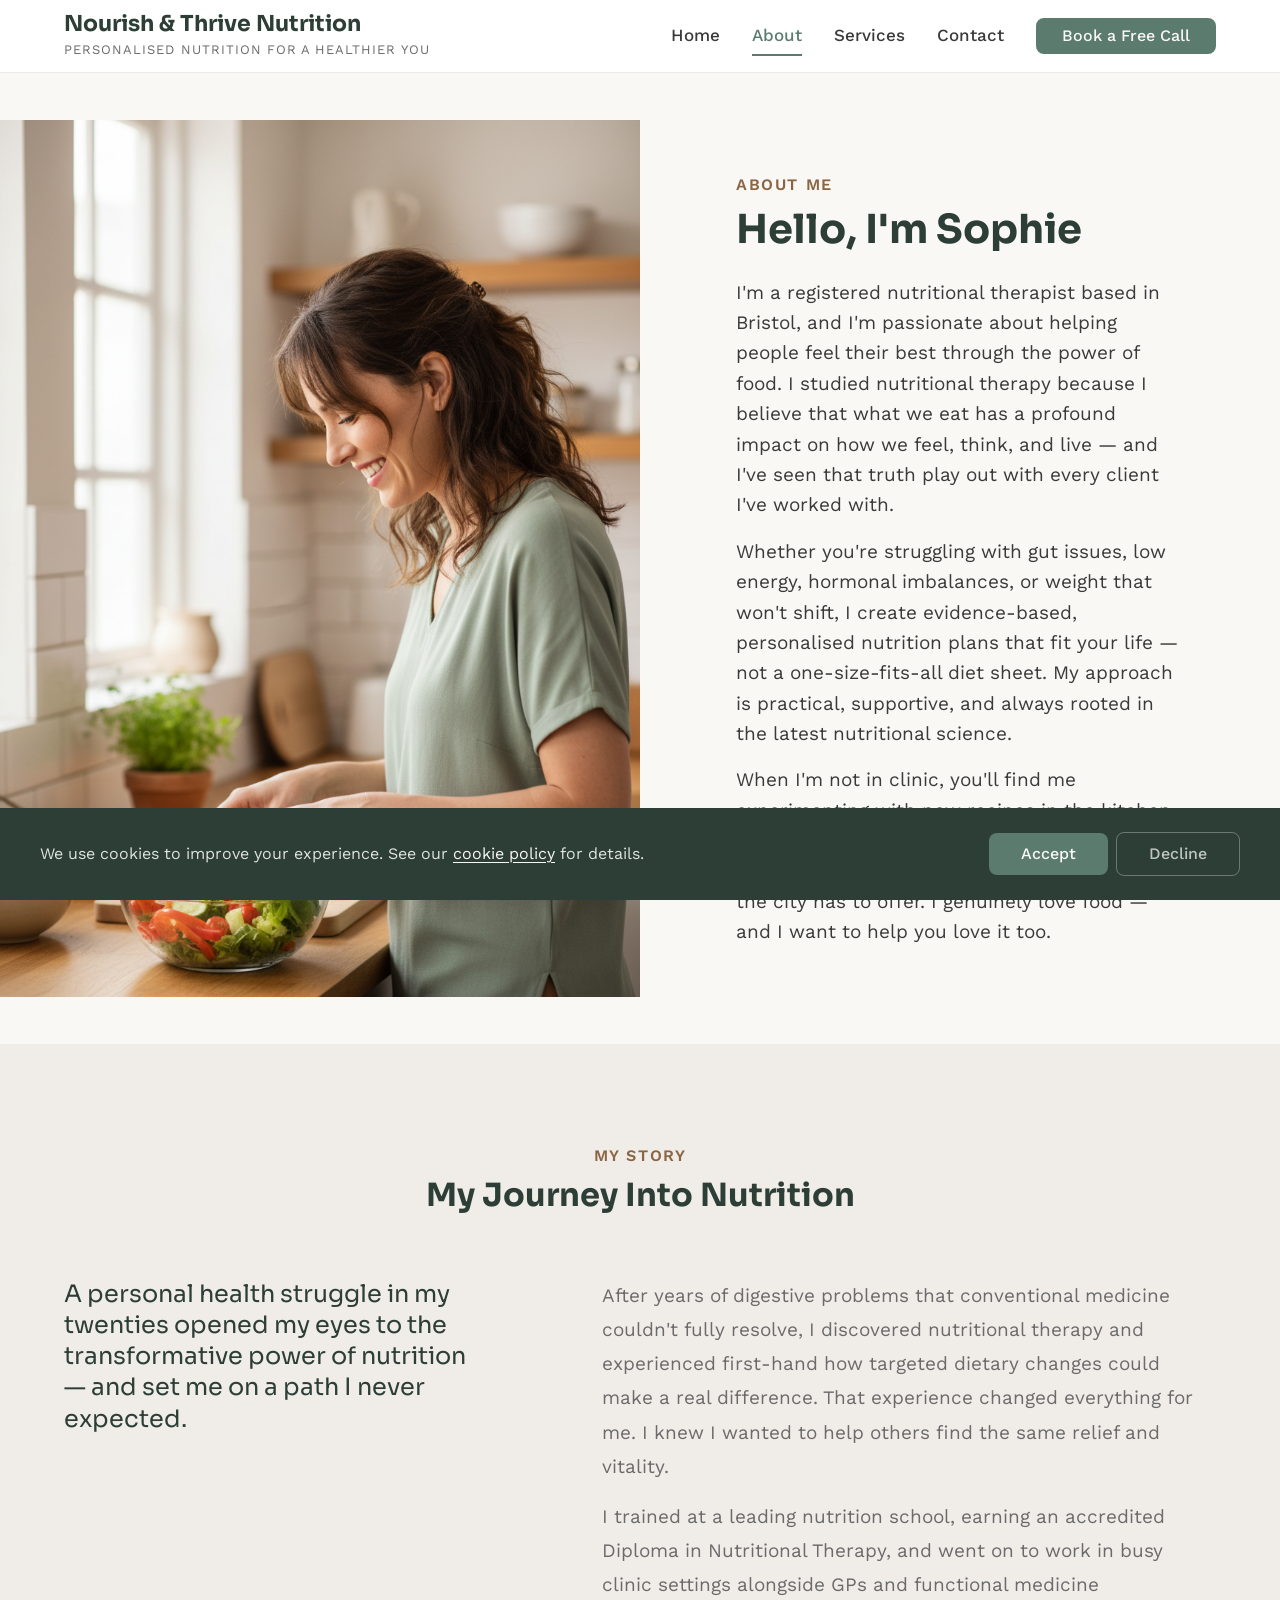
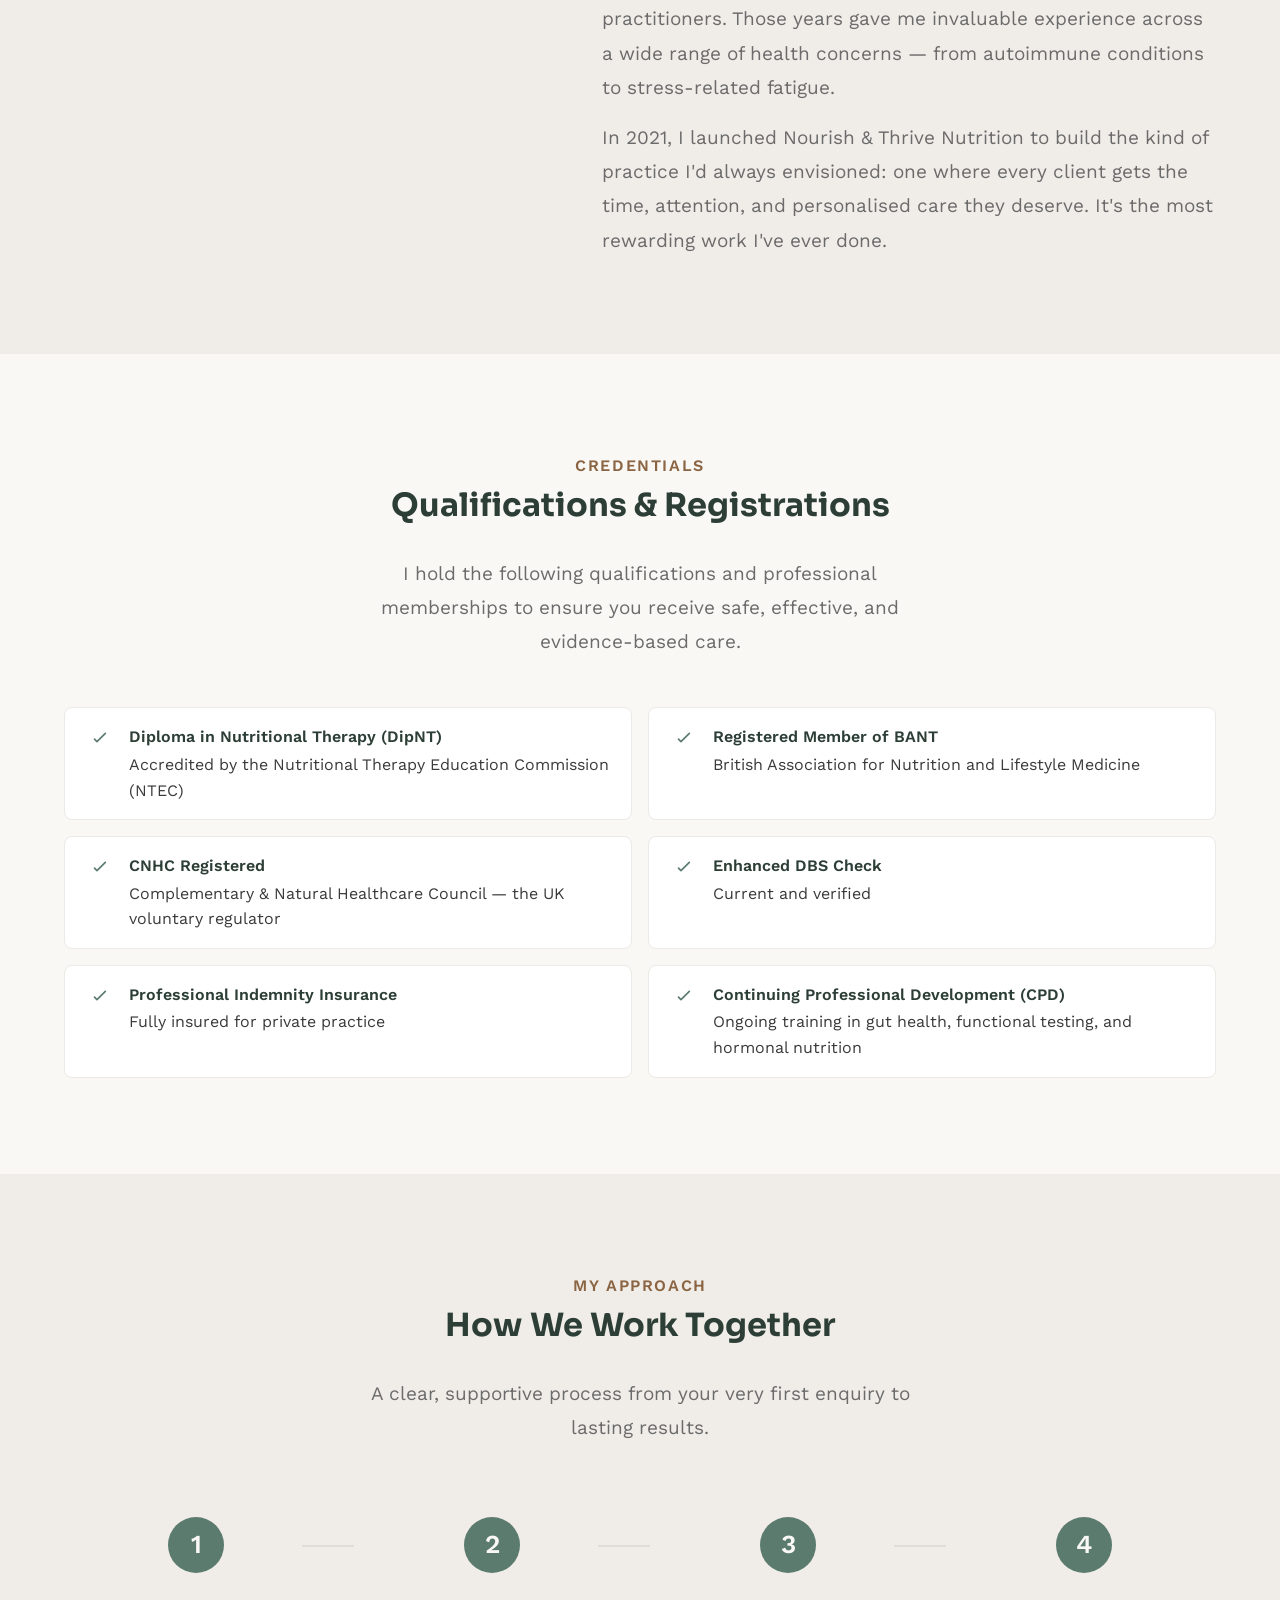
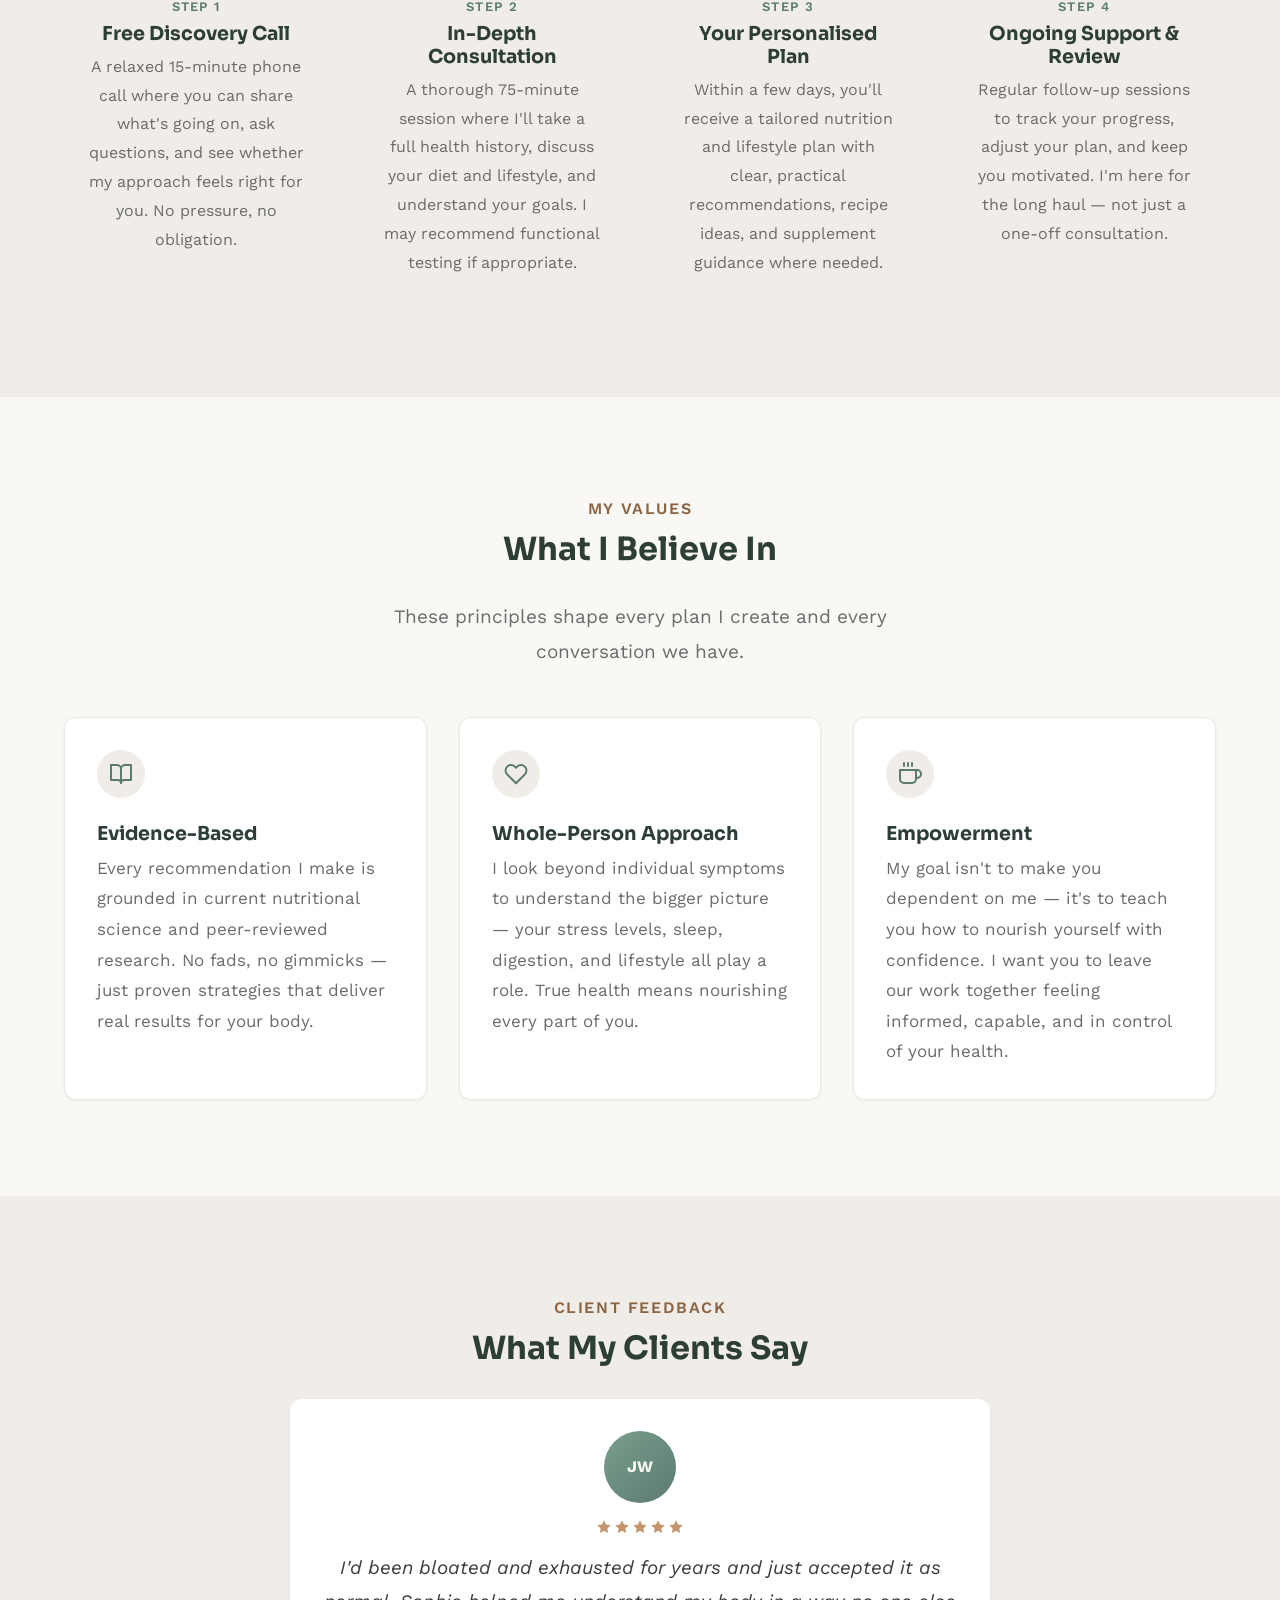
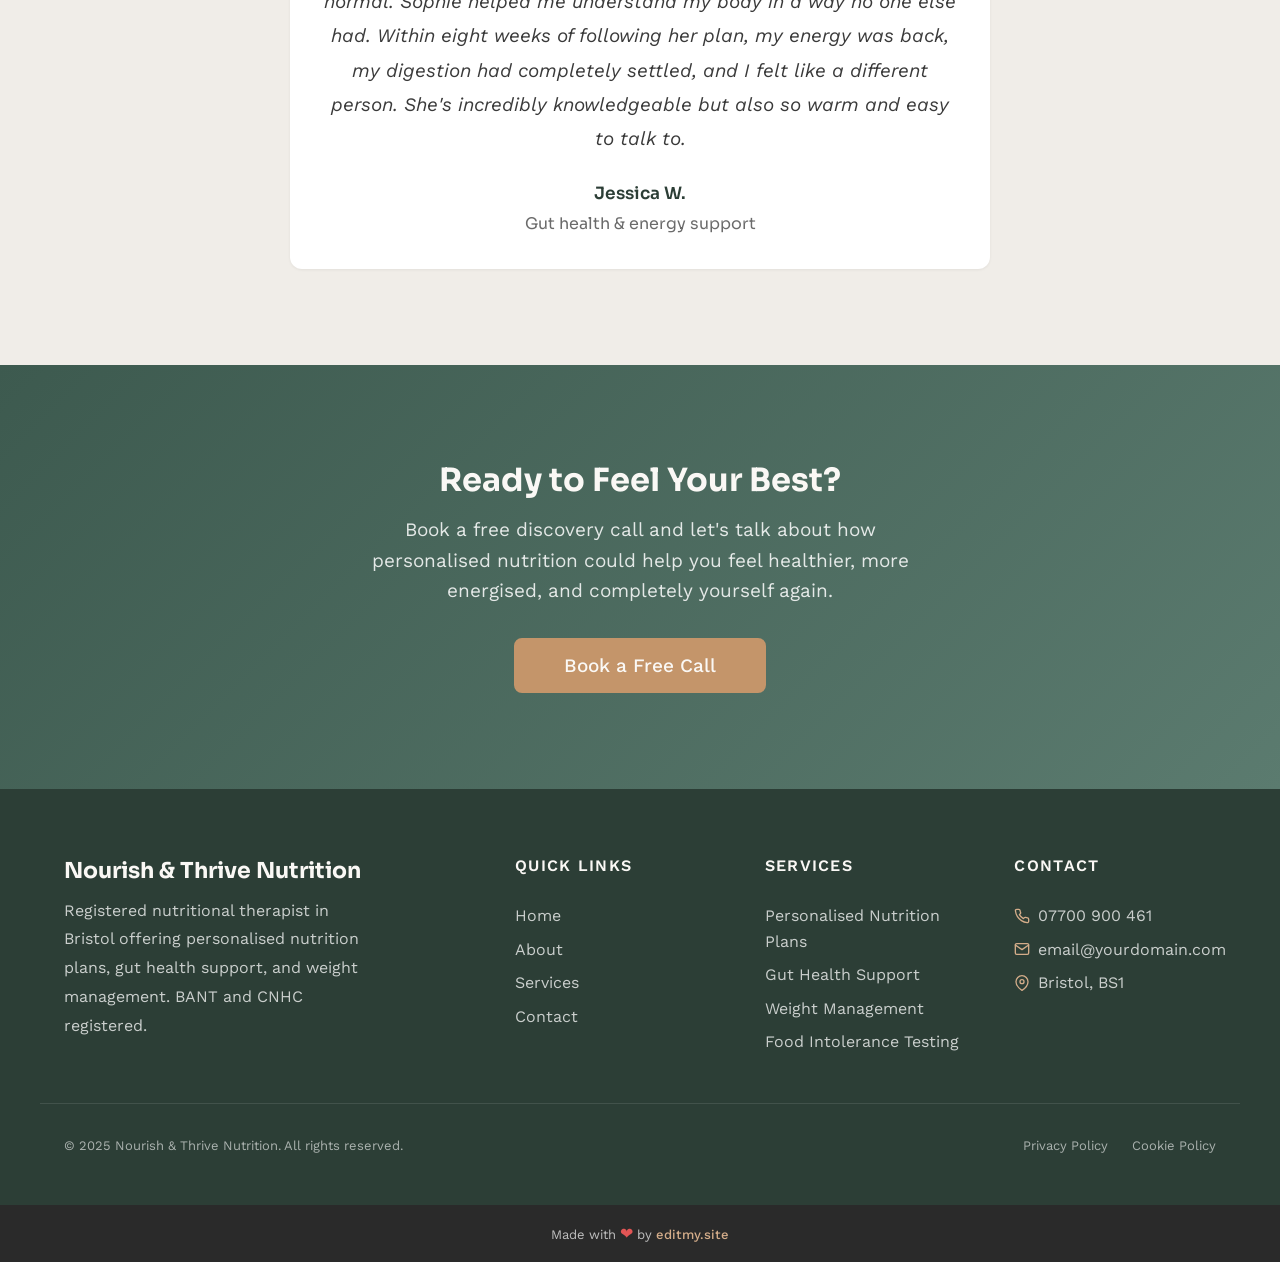
==== commit b8fb6b13: "Add hero-bg.jpg image and sync framework files - Commit hero-bg.jpg (was untracked, causing broken i" ====
--- a/about.html
+++ b/about.html
@@ -329,7 +329,7 @@
   <div class="cookie-banner" role="dialog" aria-label="Cookie consent">
     <div class="cookie-banner__inner">
       <p class="cookie-banner__text">We use cookies to improve your experience. See our <a href="cookies-policy.html">cookie policy</a> for details.</p>
-      <button class="cookie-banner__accept">Accept</button>
+      <div class="cookie-banner__buttons"><button class="cookie-banner__accept">Accept</button><button class="cookie-banner__decline">Decline</button></div>
     </div>
   </div>
 
--- a/css/components.css
+++ b/css/components.css
@@ -741,6 +741,8 @@
   padding: var(--space-xs) var(--space-md);
   border-radius: var(--radius-full);
   border: 1px solid var(--color-border);
+  text-align: left;
+  white-space: nowrap;
 }
 
 .hero__ticks svg {
@@ -1571,7 +1573,7 @@
 
 .hero--showcase .hero__content {
   order: 1;
-  max-width: 540px;
+  max-width: 600px;
   padding: 40px;
   border-radius: 20px;
   backdrop-filter: blur(6px);
@@ -1584,7 +1586,7 @@
 }
 
 .hero--showcase .hero__ticks {
-  flex-wrap: nowrap;
+  margin-bottom: 0;
 }
 
 /* --- Dark card (default) --- */
@@ -1607,15 +1609,10 @@
 
 .hero--showcase-dark .hero__ticks li {
   color: rgba(255, 255, 255, 0.9);
-  background-color: rgba(255, 255, 255, 0.1);
-  border-color: rgba(255, 255, 255, 0.2);
-}
-
-/* Left/right cards: strip pill bg/border to keep card compact */
-.hero--showcase-dark:not(.hero--showcase-center) .hero__ticks li {
   background: none;
   border: none;
-  padding: 0;
+  padding: var(--space-xs) 0;
+  border-radius: 0;
 }
 
 .hero--showcase-dark .hero__ticks svg {
@@ -1663,15 +1660,10 @@
 
 .hero--showcase-light .hero__ticks li {
   color: var(--color-text);
-  background-color: rgba(0, 0, 0, 0.06);
-  border-color: rgba(0, 0, 0, 0.1);
-}
-
-/* Left/right cards: strip pill bg/border to keep card compact */
-.hero--showcase-light:not(.hero--showcase-center) .hero__ticks li {
   background: none;
   border: none;
-  padding: 0;
+  padding: var(--space-xs) 0;
+  border-radius: 0;
 }
 
 .hero--showcase-light .hero__ticks svg {
@@ -1762,6 +1754,12 @@
   .hero--showcase .hero__content {
     max-width: 100%;
     padding: 28px;
+  }
+
+  /* Card is full-width on mobile — buttons and ticks can wrap */
+  .hero--showcase .hero__actions,
+  .hero--showcase .hero__ticks {
+    flex-wrap: wrap;
   }
 
   /* Reset alignment on mobile — always left-aligned full-width */
@@ -1863,6 +1861,20 @@
 
 .nav--transparent-dark .nav__toggle {
   border-color: rgba(255, 255, 255, 0.3);
+}
+
+/* Mobile menu resets — overlay has a white background, so restore dark text */
+.nav--transparent-dark .nav__mobile .nav__link {
+  color: var(--color-text);
+}
+
+.nav--transparent-dark .nav__mobile .nav__link:hover,
+.nav--transparent-dark .nav__mobile .nav__link--active {
+  color: var(--color-primary);
+}
+
+.nav--transparent-dark .nav__mobile .nav__toggle-bar {
+  background-color: var(--color-text);
 }
 
 /* Two-tier dark */
@@ -3694,6 +3706,7 @@
 .icon-box--left {
   text-align: left;
   display: flex;
+  align-items: center;
   gap: var(--space-lg);
 }
 
@@ -4711,7 +4724,7 @@
 }
 
 .comparison__card h3 {
-  font-size: var(--text-md);
+  font-size: var(--text-xl);
   margin-bottom: var(--space-lg);
 }
 
@@ -5039,11 +5052,15 @@
   width: 24px;
   height: 24px;
   color: var(--color-primary);
-  transition: transform var(--transition-base);
-}
-
-.accordion__item--open .accordion__icon {
-  transform: rotate(45deg);
+}
+
+.accordion__icon-vertical {
+  transition: transform var(--transition-base), opacity var(--transition-base);
+}
+
+.accordion__item--open .accordion__icon-vertical {
+  transform: scaleY(0);
+  opacity: 0;
 }
 
 .accordion__content {
@@ -5181,12 +5198,13 @@
    ============================================= */
 .comparison-table {
   width: 100%;
-  border-collapse: collapse;
+  border-collapse: separate;
+  border-spacing: 0;
   background-color: var(--color-surface);
   border-radius: var(--radius-lg);
   overflow: hidden;
   box-shadow: var(--shadow-sm);
-  border: 1px solid var(--color-border-light);
+  border: 2px solid #ccc;
 }
 
 .comparison-table thead th {
@@ -5197,7 +5215,12 @@
   font-weight: var(--font-weight-bold);
   color: var(--color-text-heading);
   text-align: center;
-  border-bottom: 2px solid var(--color-border);
+  border-bottom: 2px solid #ccc;
+  border-right: 1px solid var(--color-border-light);
+}
+
+.comparison-table thead th:last-child {
+  border-right: none;
 }
 
 .comparison-table thead th:first-child {
@@ -5209,7 +5232,12 @@
   font-size: var(--text-sm);
   color: var(--color-text);
   border-bottom: 1px solid var(--color-border-light);
+  border-right: 1px solid var(--color-border-light);
   text-align: center;
+}
+
+.comparison-table tbody td:last-child {
+  border-right: none;
 }
 
 .comparison-table tbody td:first-child {
@@ -5702,6 +5730,64 @@
   background: rgba(255, 255, 255, 0.25);
 }
 
+/* =============================================
+   VIDEO EMBED
+   Responsive 16:9 wrapper for iframe videos.
+   ============================================= */
+.video-embed {
+  position: relative;
+  padding-bottom: 56.25%;
+  height: 0;
+  overflow: hidden;
+  border-radius: var(--radius-lg);
+  box-shadow: var(--shadow-md);
+}
+
+.video-embed iframe {
+  position: absolute;
+  top: 0;
+  left: 0;
+  width: 100%;
+  height: 100%;
+  border: 0;
+  border-radius: var(--radius-lg);
+}
+
+/* =============================================
+   VIDEO SPLIT
+   Optional centered header across both columns,
+   then text left + video right. Stacks on mobile.
+   ============================================= */
+.video-split {
+  display: grid;
+  grid-template-columns: 1fr;
+  gap: var(--space-2xl);
+  align-items: center;
+}
+
+.video-split__header {
+  text-align: center;
+}
+
+.video-split__header h2 {
+  margin-bottom: var(--space-sm);
+}
+
+.video-split__content p {
+  color: var(--color-text-light);
+  line-height: var(--line-height-relaxed);
+}
+
+@media (min-width: 768px) {
+  .video-split {
+    grid-template-columns: 1fr 1fr;
+  }
+
+  .video-split__header {
+    grid-column: 1 / -1;
+  }
+}
+
 /* --- Back to Top --- */
 .back-to-top {
   position: fixed;
@@ -5972,6 +6058,7 @@
   font-size: var(--text-sm);
   line-height: var(--line-height-relaxed);
   color: rgba(255, 255, 255, 0.85);
+  margin-bottom: 0;
 }
 
 .cookie-banner__text a {
@@ -5995,6 +6082,30 @@
 
 .cookie-banner__accept:hover {
   background: var(--color-primary-dark);
+}
+
+.cookie-banner__decline {
+  background: transparent;
+  color: rgba(255, 255, 255, 0.7);
+  padding: var(--space-sm) var(--space-xl);
+  border-radius: var(--radius-md);
+  font-size: var(--text-sm);
+  font-weight: var(--font-weight-medium);
+  cursor: pointer;
+  border: 1px solid rgba(255, 255, 255, 0.3);
+  white-space: nowrap;
+  transition: color var(--transition-fast), border-color var(--transition-fast);
+}
+
+.cookie-banner__decline:hover {
+  color: var(--color-text-inverse);
+  border-color: rgba(255, 255, 255, 0.6);
+}
+
+.cookie-banner__buttons {
+  display: flex;
+  gap: var(--space-sm);
+  align-items: center;
 }
 
 @media (min-width: 768px) {
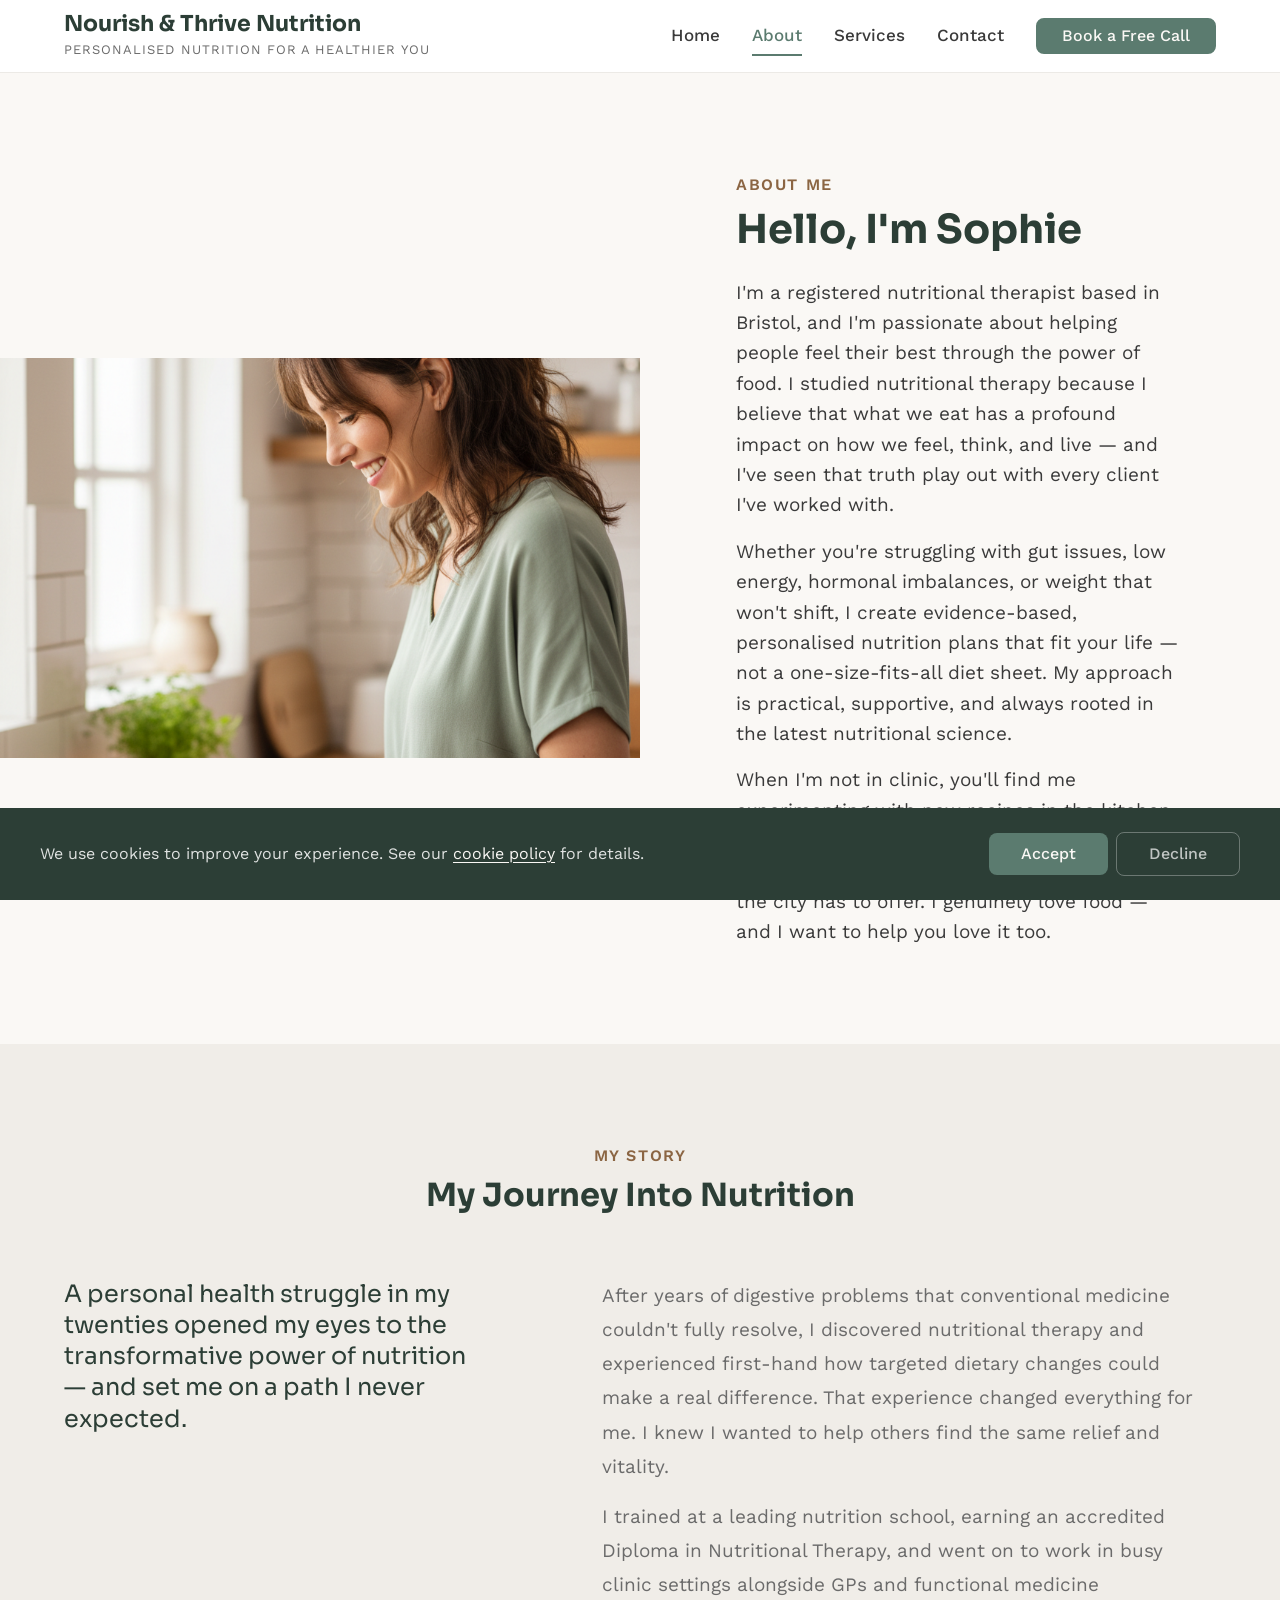
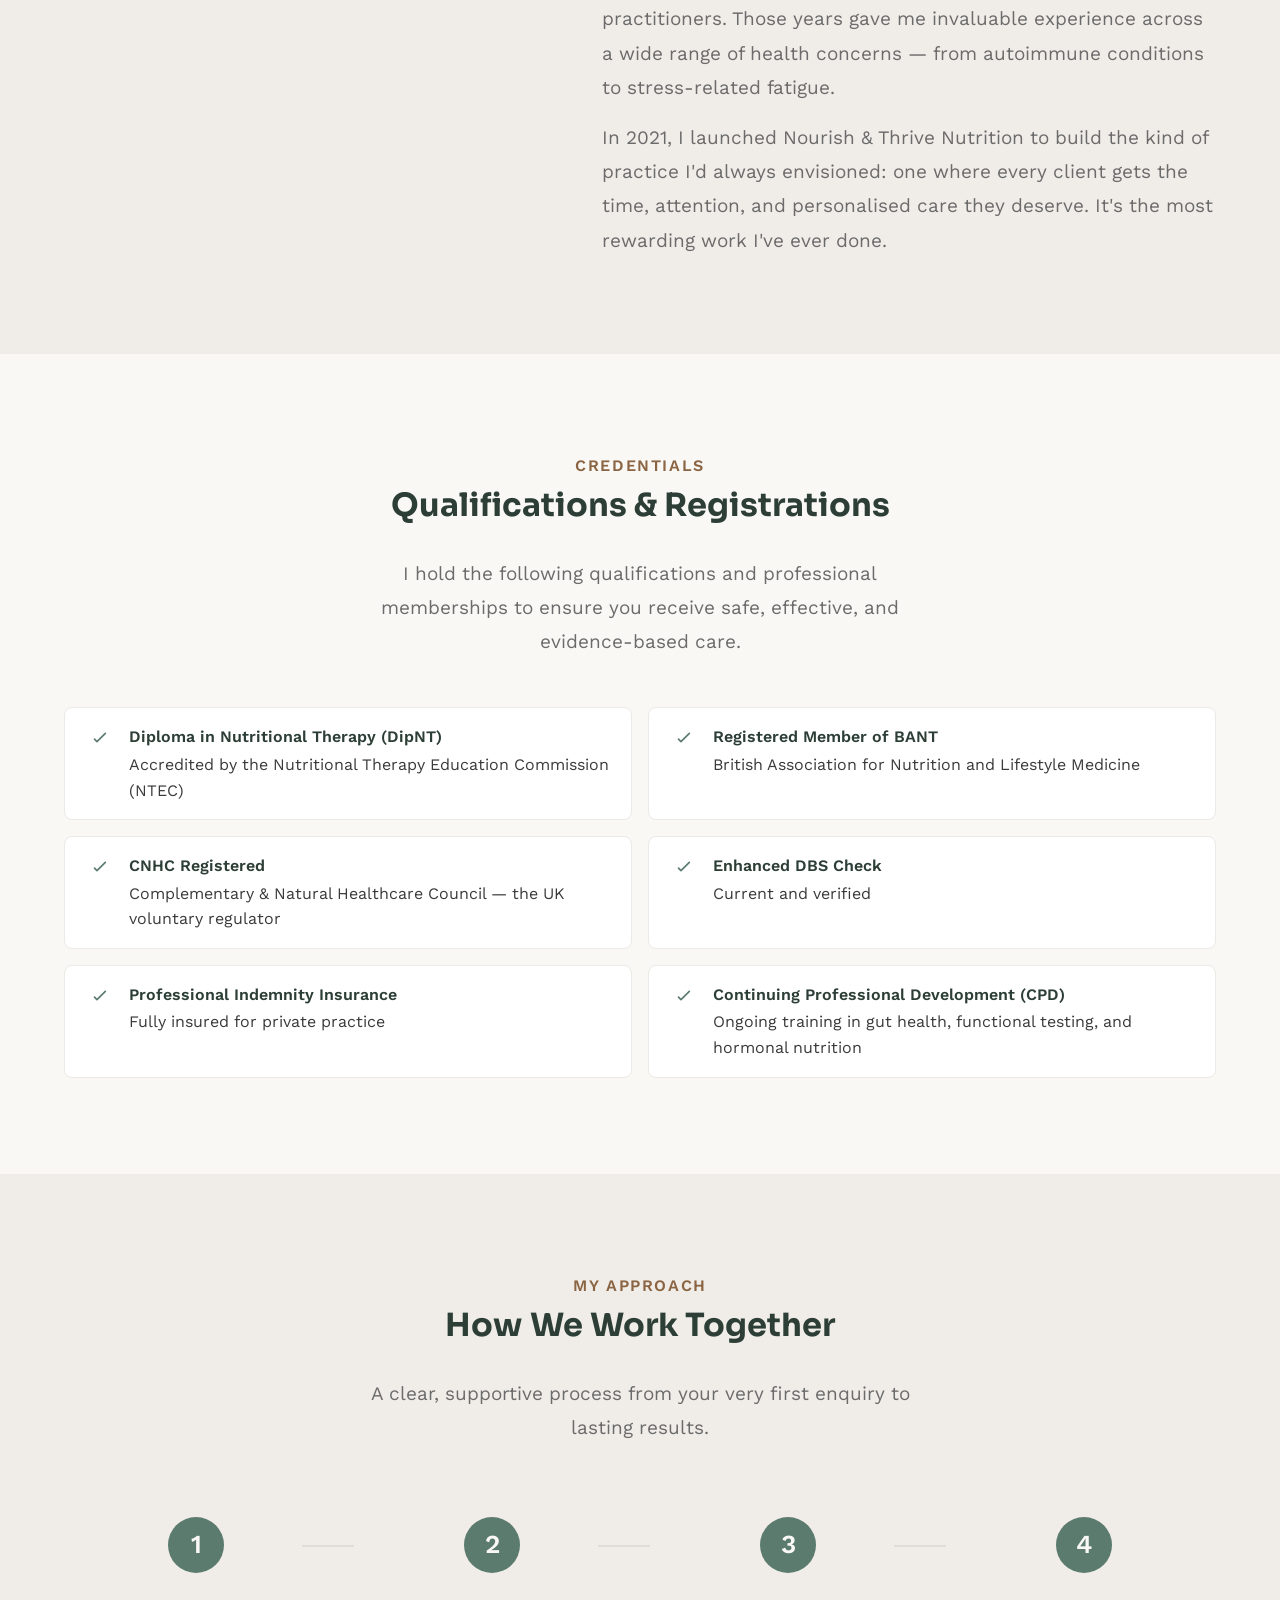
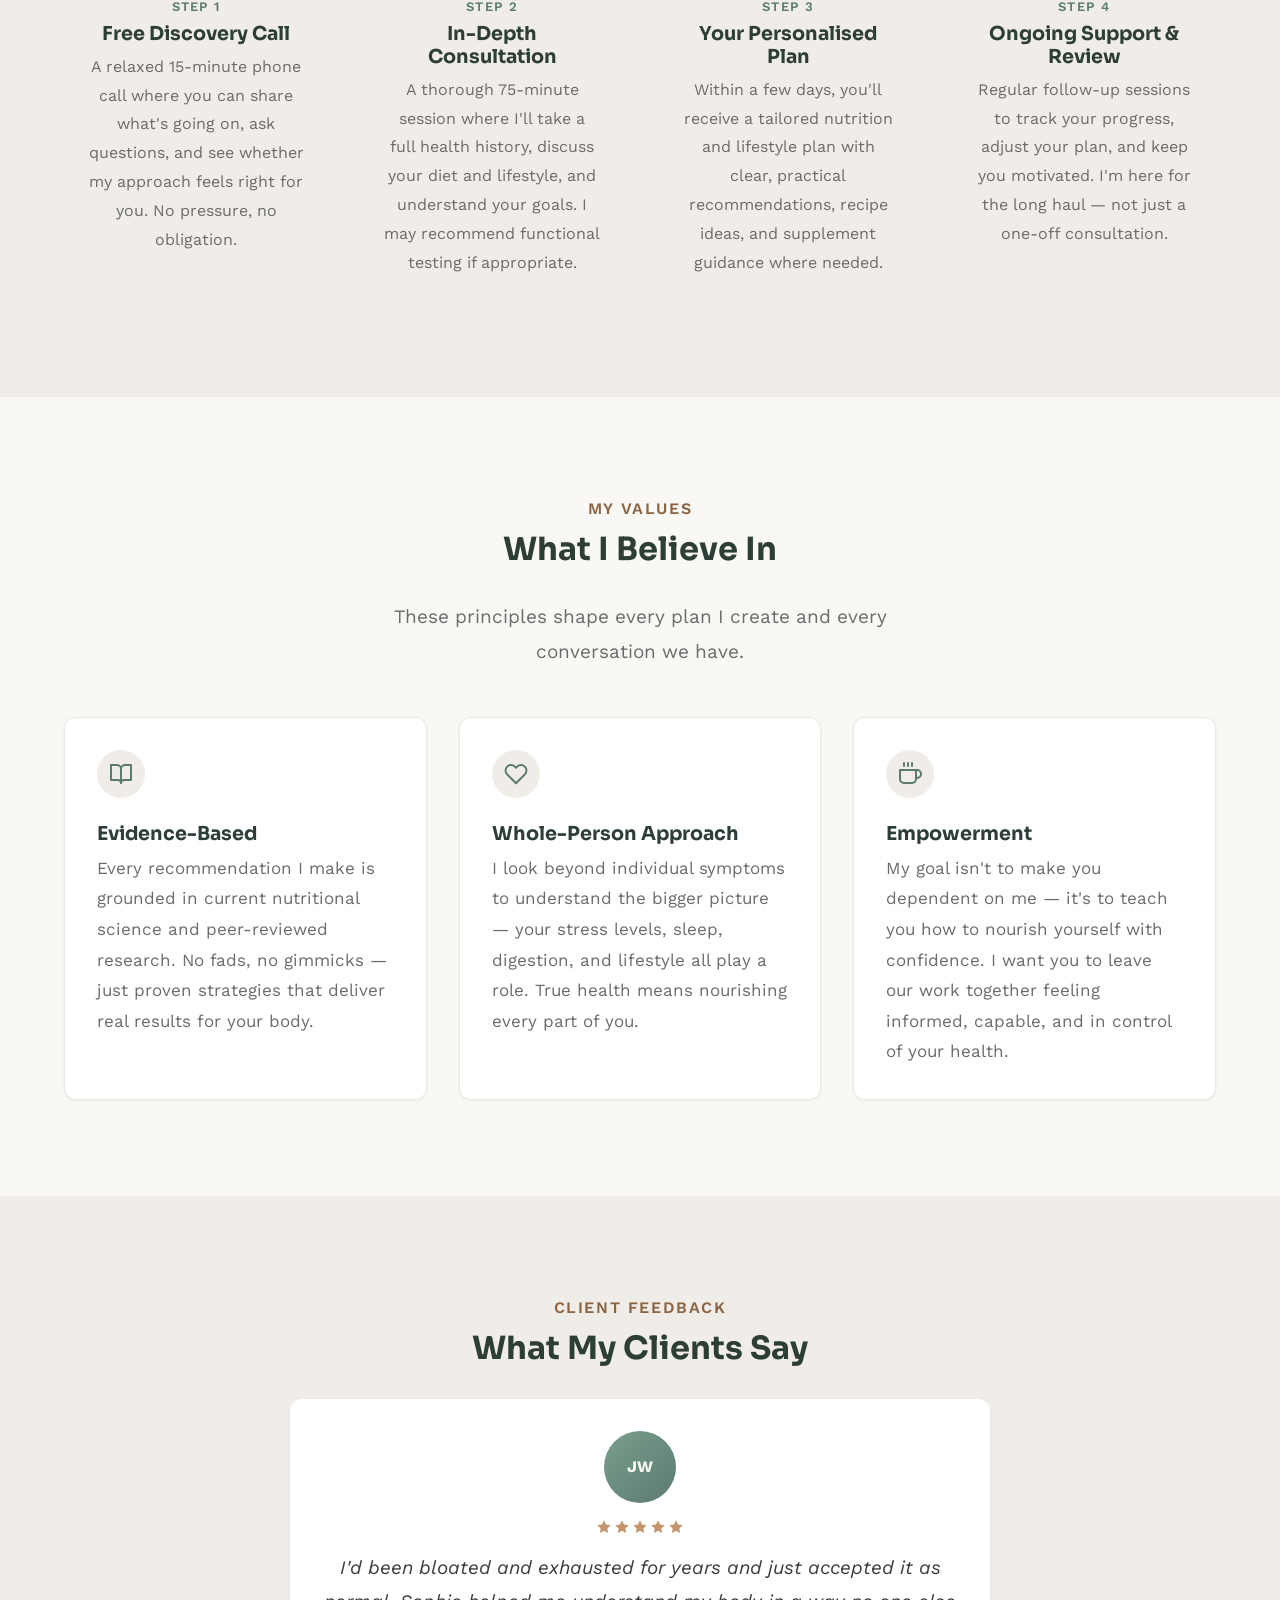
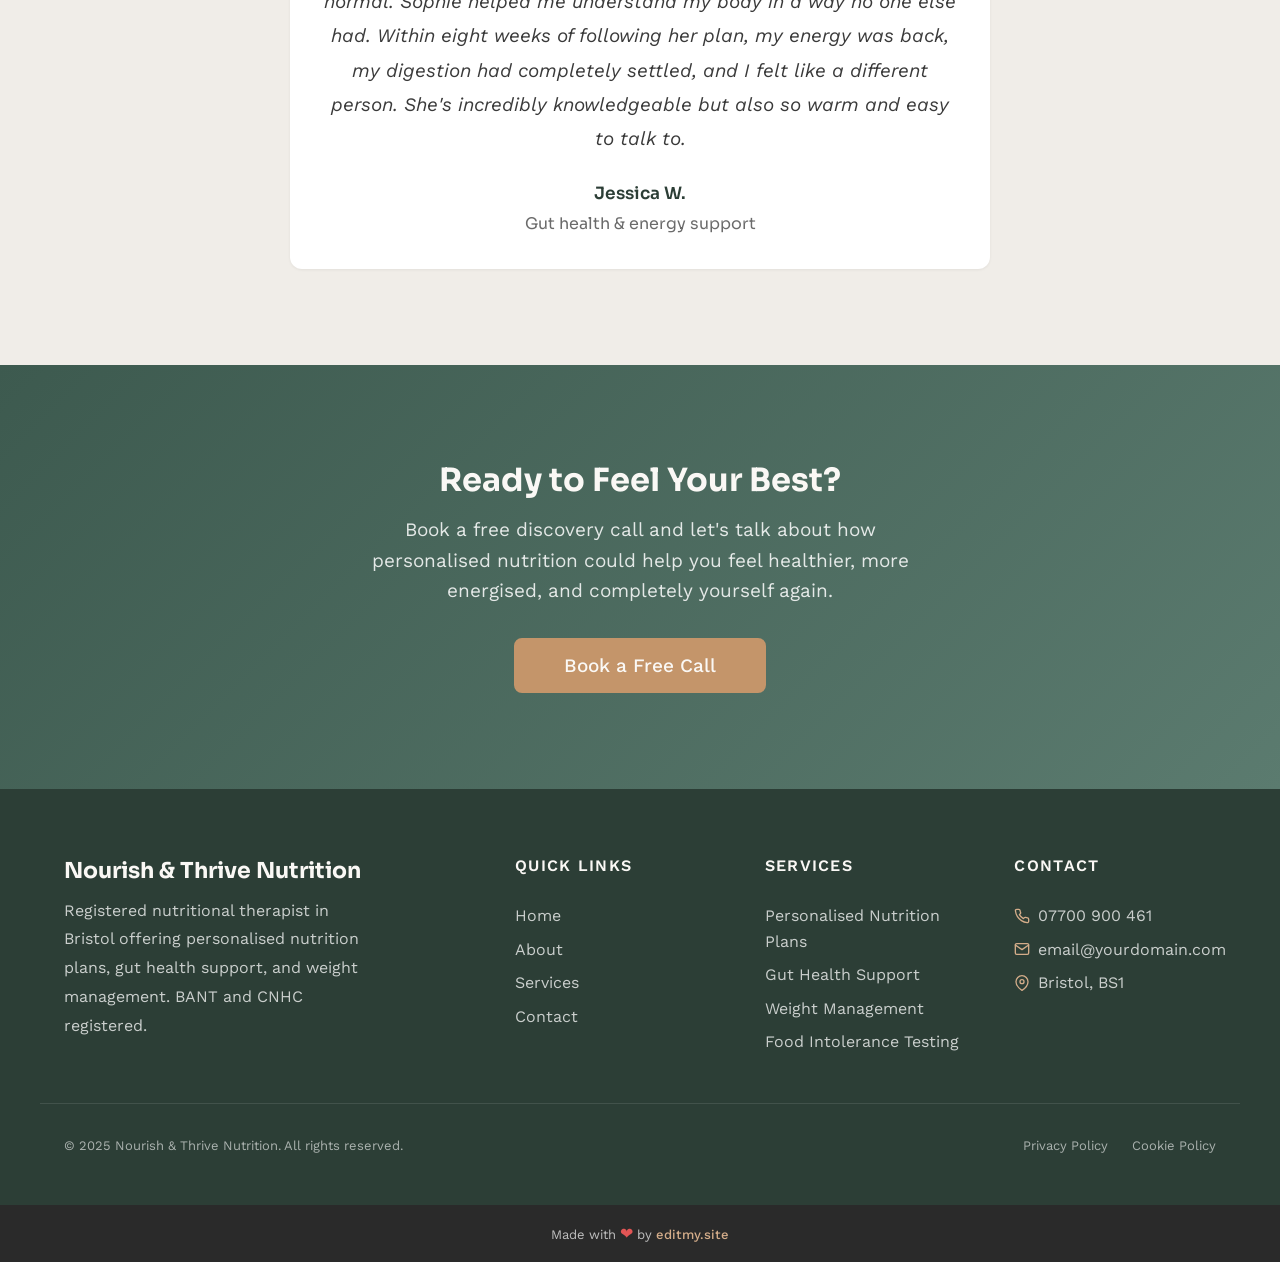
==== commit 1db4db39: "Switch about page portrait to background-image for full-bleed coverage Co-Authored-By: Claude Opus 4" ====
--- a/about.html
+++ b/about.html
@@ -56,8 +56,7 @@
     <!-- SECTION: about-hero -->
     <section class="about-hero">
       <div class="container about-hero__inner">
-        <div class="about-hero__image-wrap">
-          <img src="images/about-portrait.jpg" alt="Sophie, nutritional therapist at Nourish & Thrive Nutrition" class="about-hero__image" width="600" height="800" loading="eager">
+        <div class="about-hero__image-wrap" style="background-image: url('images/about-portrait.jpg');" role="img" aria-label="Sophie, nutritional therapist at Nourish &amp; Thrive Nutrition">
         </div>
         <div class="about-hero__content">
           <span class="section-label">About Me</span>
--- a/css/components.css
+++ b/css/components.css
@@ -1046,6 +1046,9 @@
   order: 1;
   width: 100%;
   min-height: 300px;
+  background-size: cover;
+  background-position: center;
+  background-repeat: no-repeat;
 }
 
 .hero--half .hero__image-placeholder,
@@ -1982,6 +1985,15 @@
   align-items: center;
 }
 
+.intro__image-wrap {
+  background-size: cover;
+  background-position: center;
+  background-repeat: no-repeat;
+  border-radius: var(--radius-lg);
+  overflow: hidden;
+  min-height: 400px;
+}
+
 .intro__image {
   width: 100%;
   aspect-ratio: 3 / 4;
@@ -2479,6 +2491,13 @@
 .about-hero h1,
 .about-hero h2 {
   margin-bottom: var(--space-lg);
+}
+
+.about-hero__image-wrap {
+  background-size: cover;
+  background-position: center;
+  background-repeat: no-repeat;
+  min-height: 400px;
 }
 
 .about-hero__image {
@@ -3468,6 +3487,58 @@
   .two-col-text__columns {
     grid-template-columns: 1fr 1fr;
     gap: var(--space-2xl);
+  }
+}
+
+/* =============================================
+   CONTENT: STORY TEXT
+   Centred header spanning full width, then a
+   two-column layout: large pull-quote (left)
+   and regular body text (right).
+   ============================================= */
+.story-text {
+  max-width: var(--container-wide);
+  margin: 0 auto;
+}
+
+.story-text__header {
+  text-align: center;
+  margin-bottom: var(--space-2xl);
+}
+
+.story-text__body {
+  display: grid;
+  grid-template-columns: 1fr;
+  gap: var(--space-xl);
+  align-items: start;
+}
+
+.story-text__quote {
+  font-family: var(--font-heading);
+  font-size: var(--text-xl);
+  font-weight: 400;
+  line-height: 1.4;
+  font-style: italic;
+  color: var(--color-text-heading);
+}
+
+.story-text__content p {
+  color: var(--color-text-light);
+  line-height: var(--line-height-relaxed);
+}
+
+.story-text__content p + p {
+  margin-top: var(--space-md);
+}
+
+@media (min-width: 768px) {
+  .story-text__header {
+    margin-bottom: var(--space-3xl);
+  }
+
+  .story-text__body {
+    grid-template-columns: 1fr 1.5fr;
+    gap: var(--space-3xl);
   }
 }
 
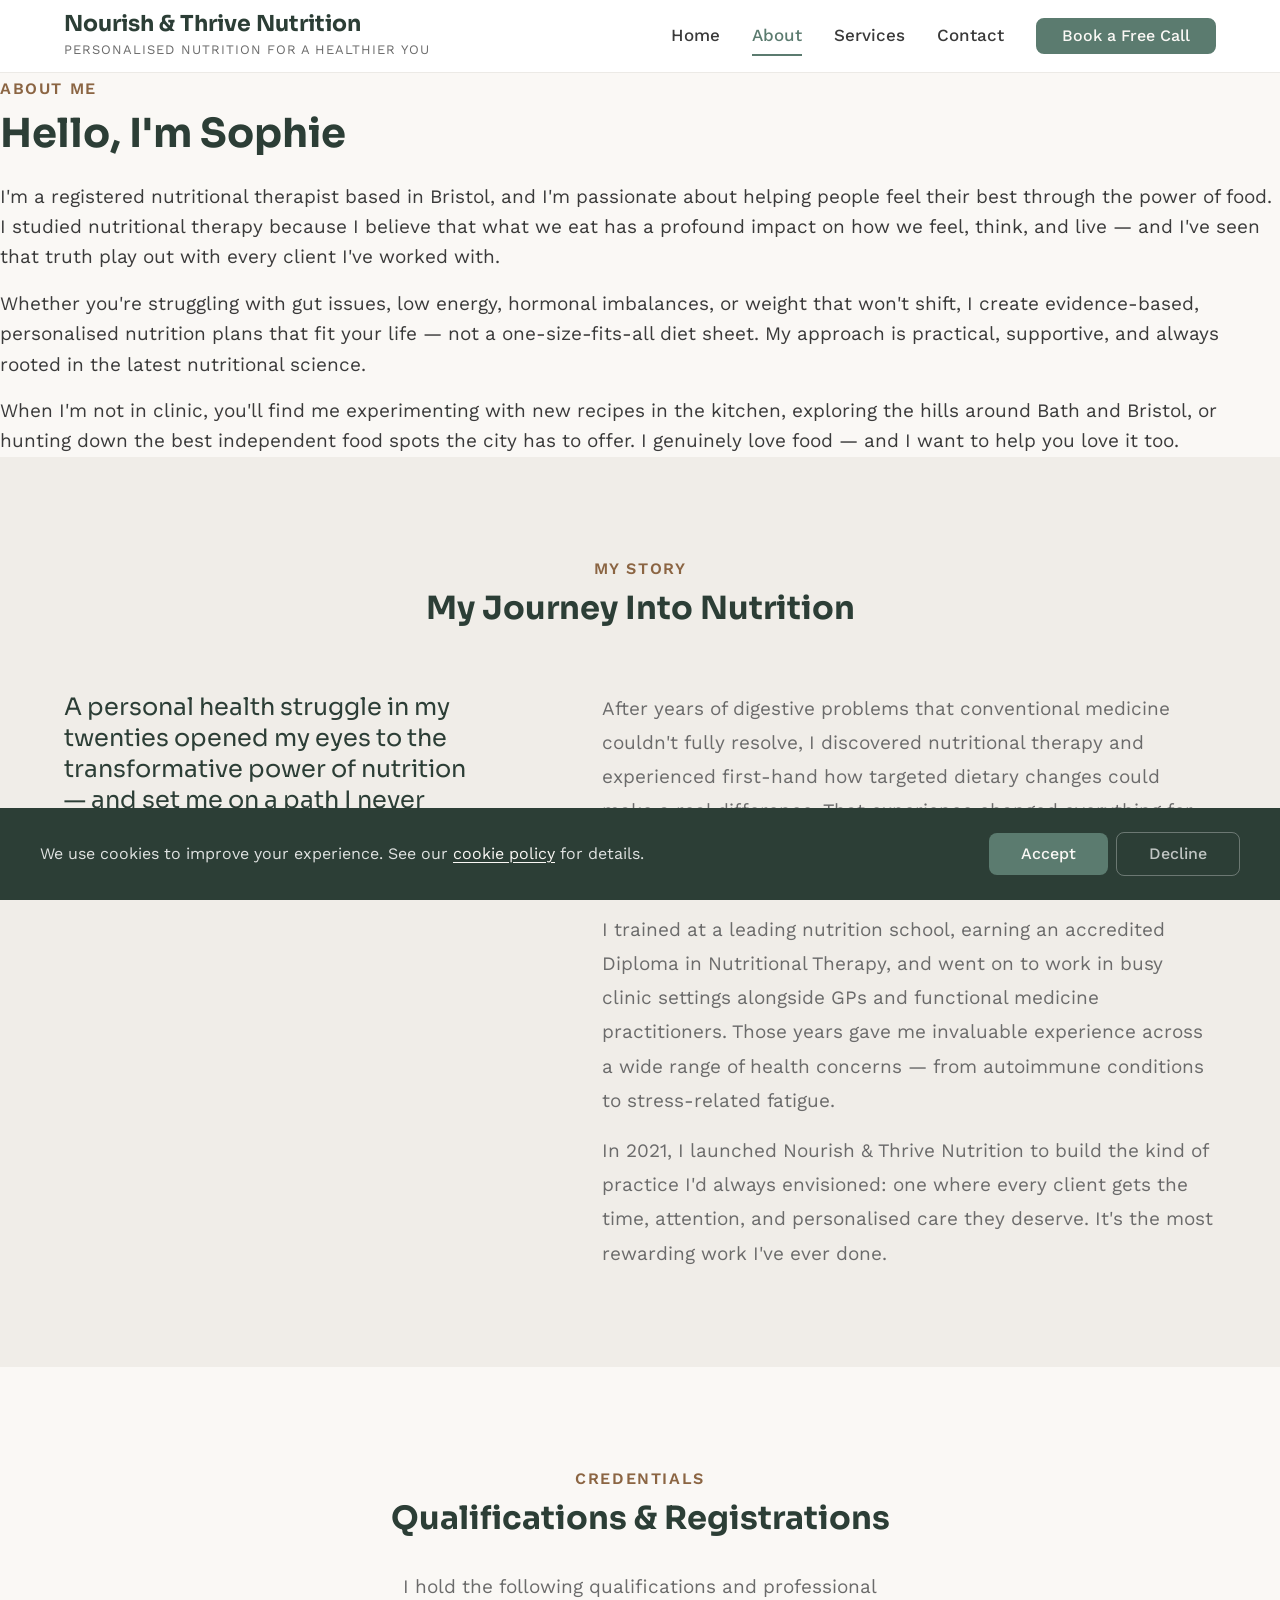
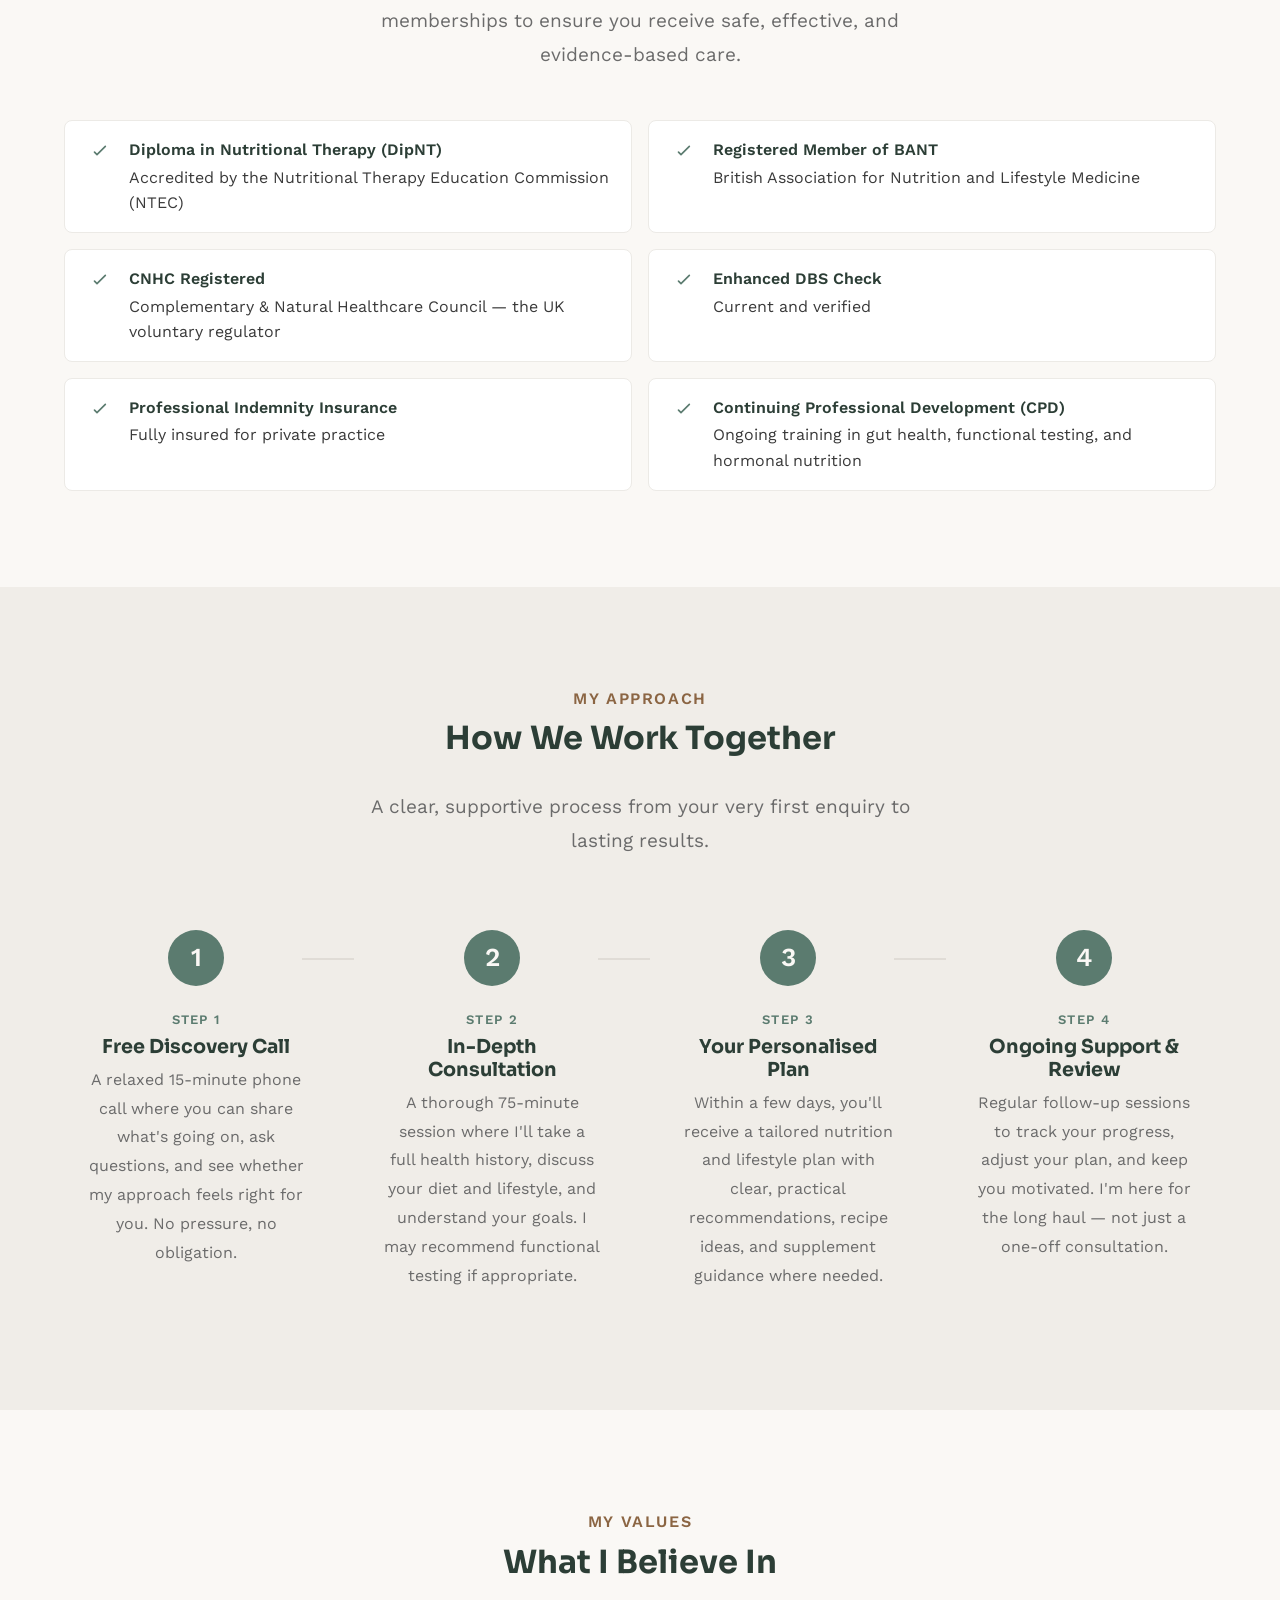
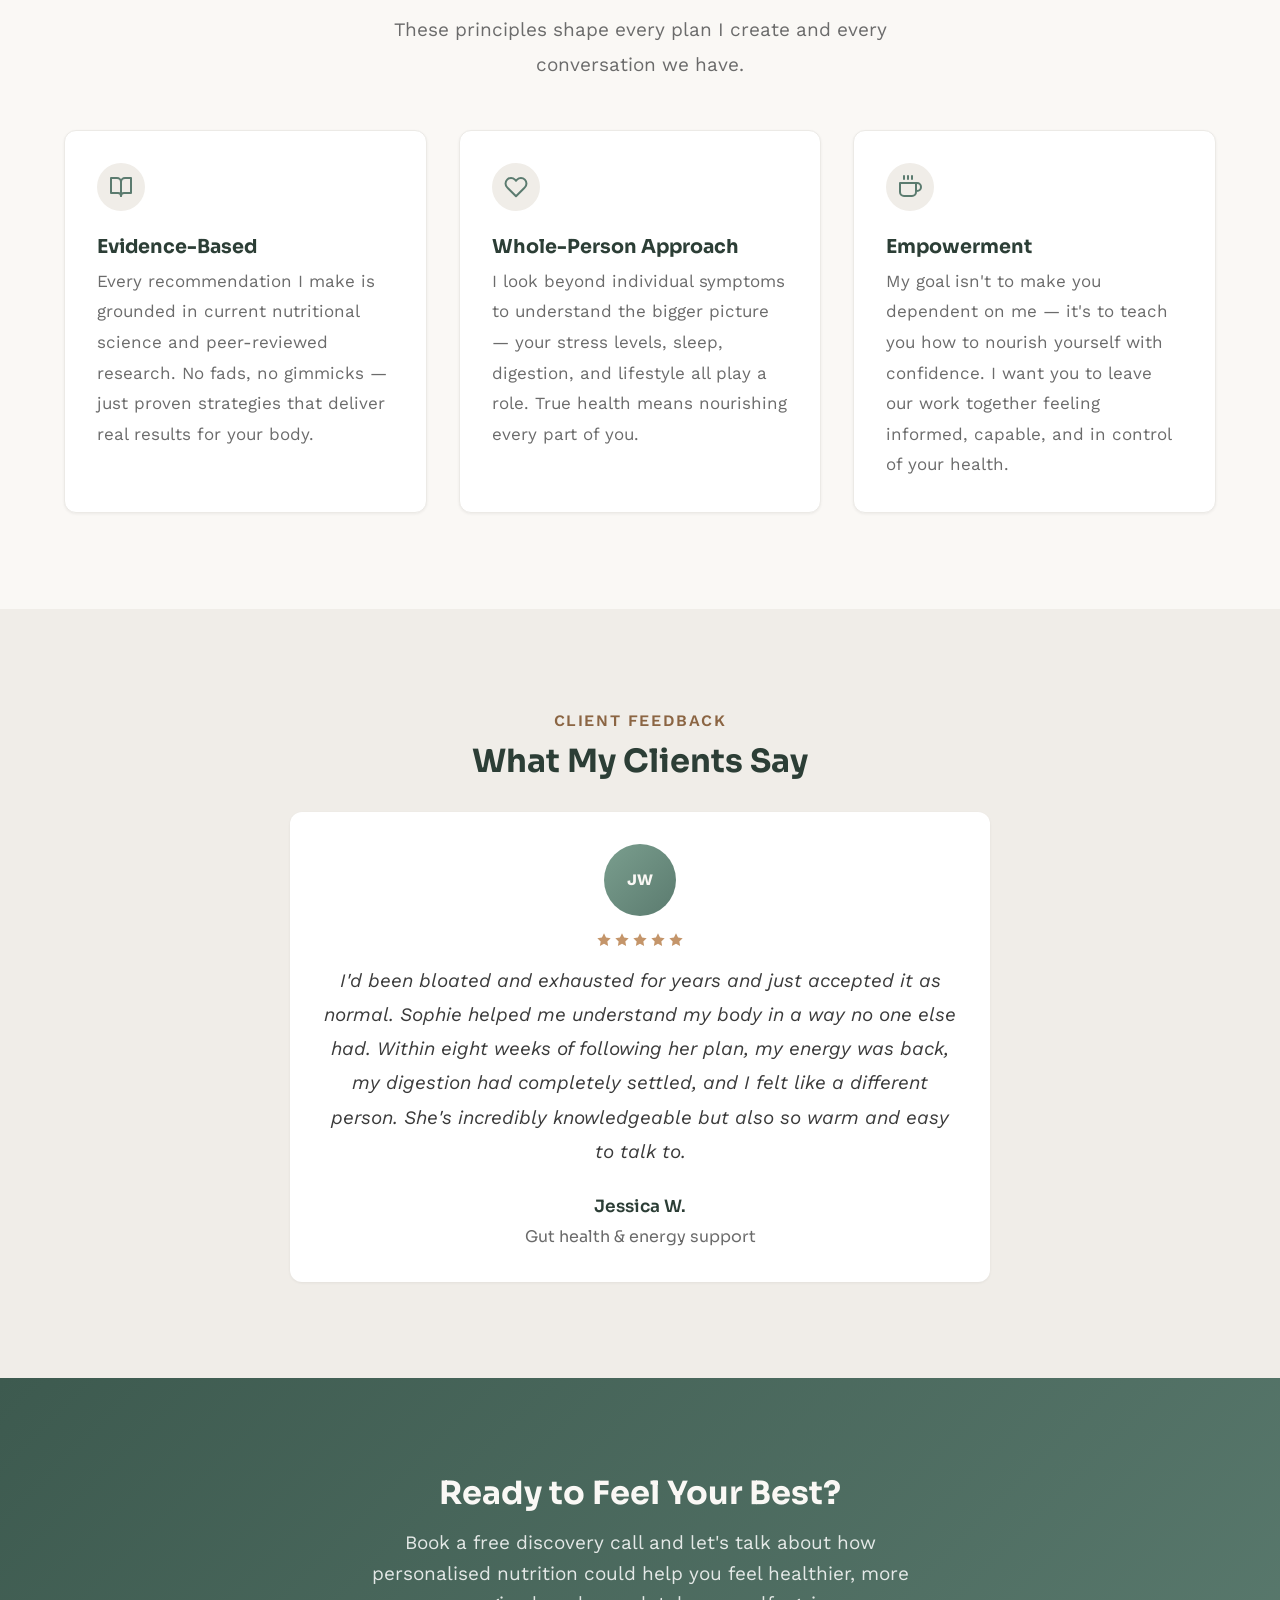
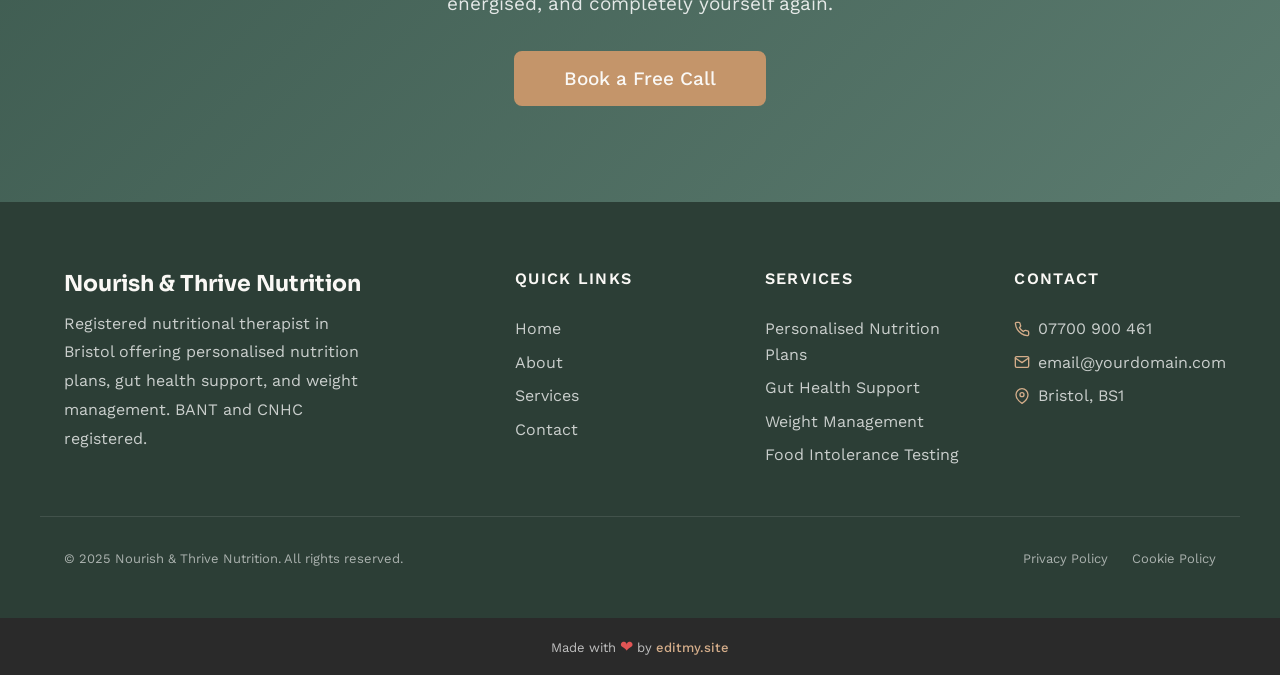
==== commit 215a3792: "Change about page top section from about-hero to about-split-third Co-Authored-By: Claude Opus 4.6 (" ====
--- a/about.html
+++ b/about.html
@@ -55,8 +55,8 @@
 
     <!-- SECTION: about-hero -->
     <section class="about-hero">
-      <div class="container about-hero__inner">
-        <div class="about-hero__image-wrap" style="background-image: url('images/about-portrait.jpg');" role="img" aria-label="Sophie, nutritional therapist at Nourish &amp; Thrive Nutrition">
+      <div class="container about-split-third__inner">
+        <div class="about-split-third__image-wrap" style="background-image: url('images/about-portrait.jpg');" role="img" aria-label="Sophie, nutritional therapist at Nourish &amp; Thrive Nutrition">
         </div>
         <div class="about-hero__content">
           <span class="section-label">About Me</span>
--- a/css/components.css
+++ b/css/components.css
@@ -2485,7 +2485,7 @@
   display: grid;
   grid-template-columns: 1fr;
   gap: var(--space-2xl);
-  align-items: center;
+  align-items: stretch;
 }
 
 .about-hero h1,
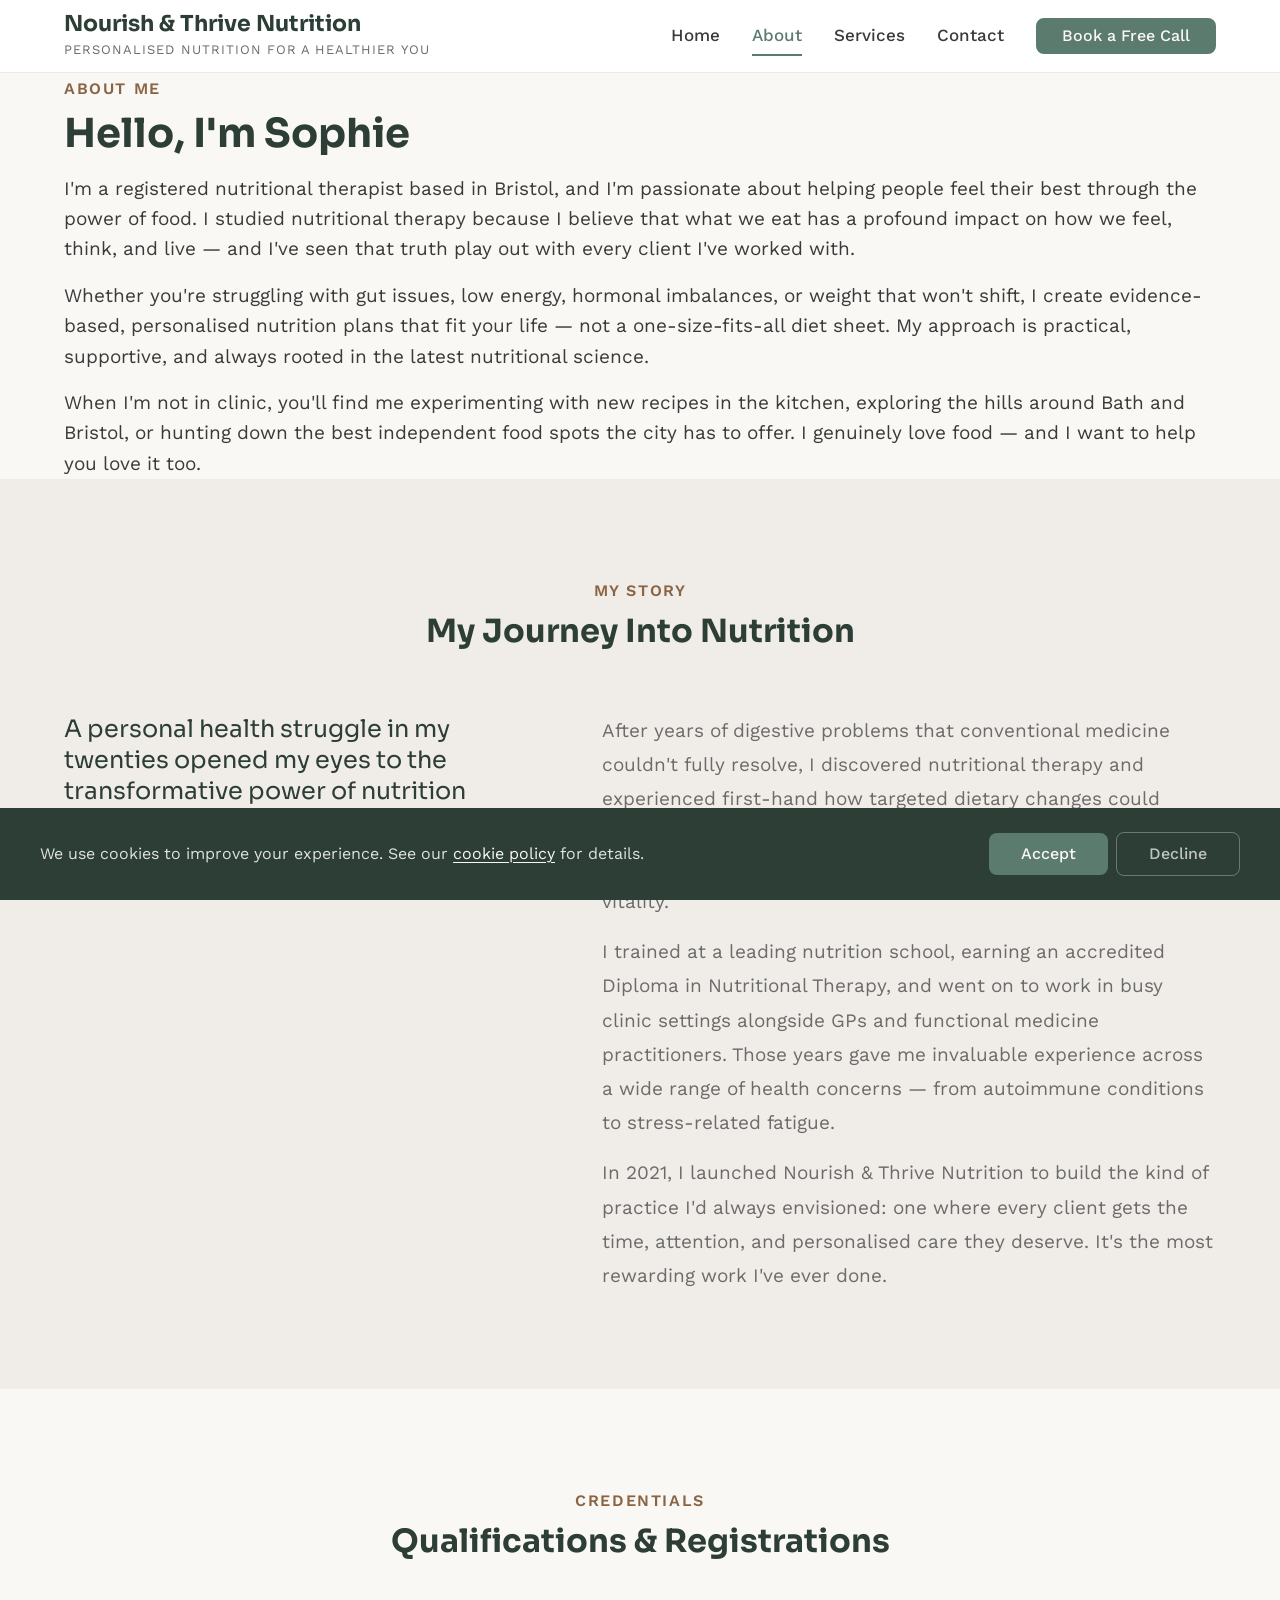
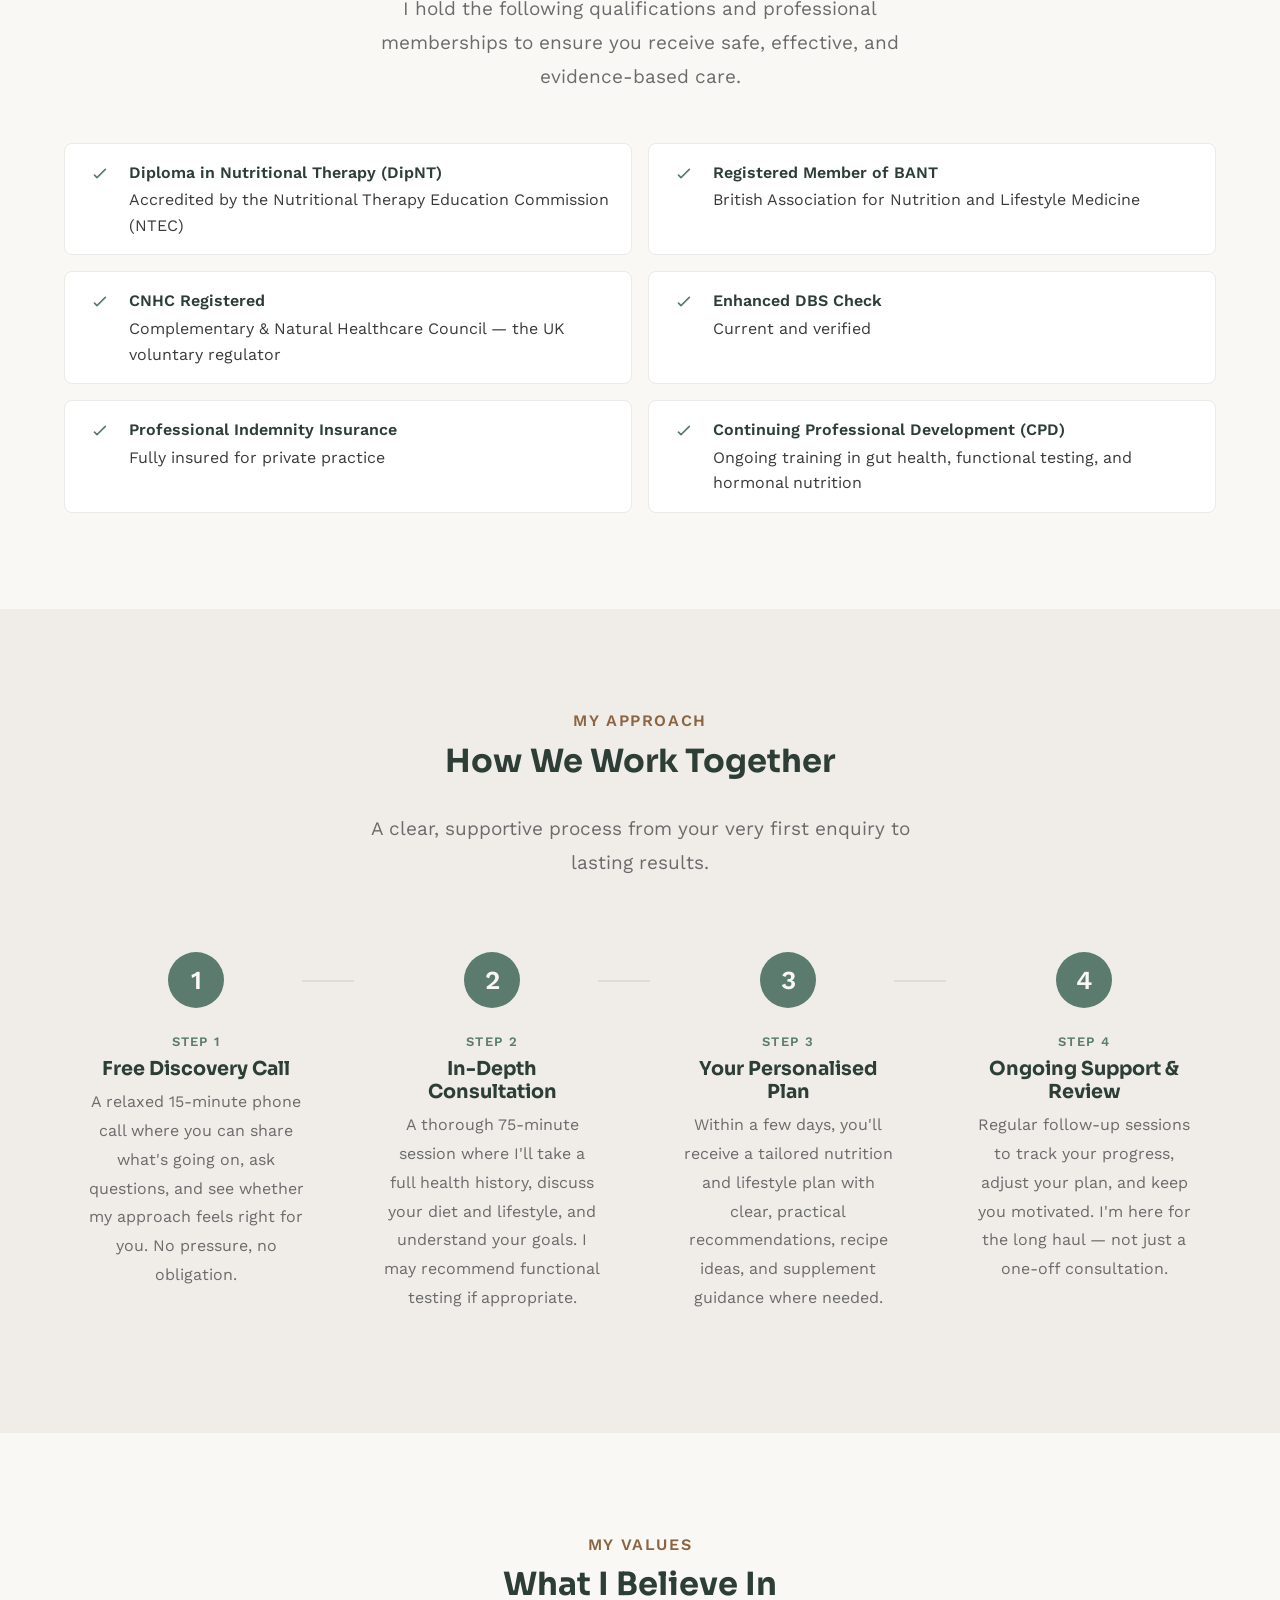
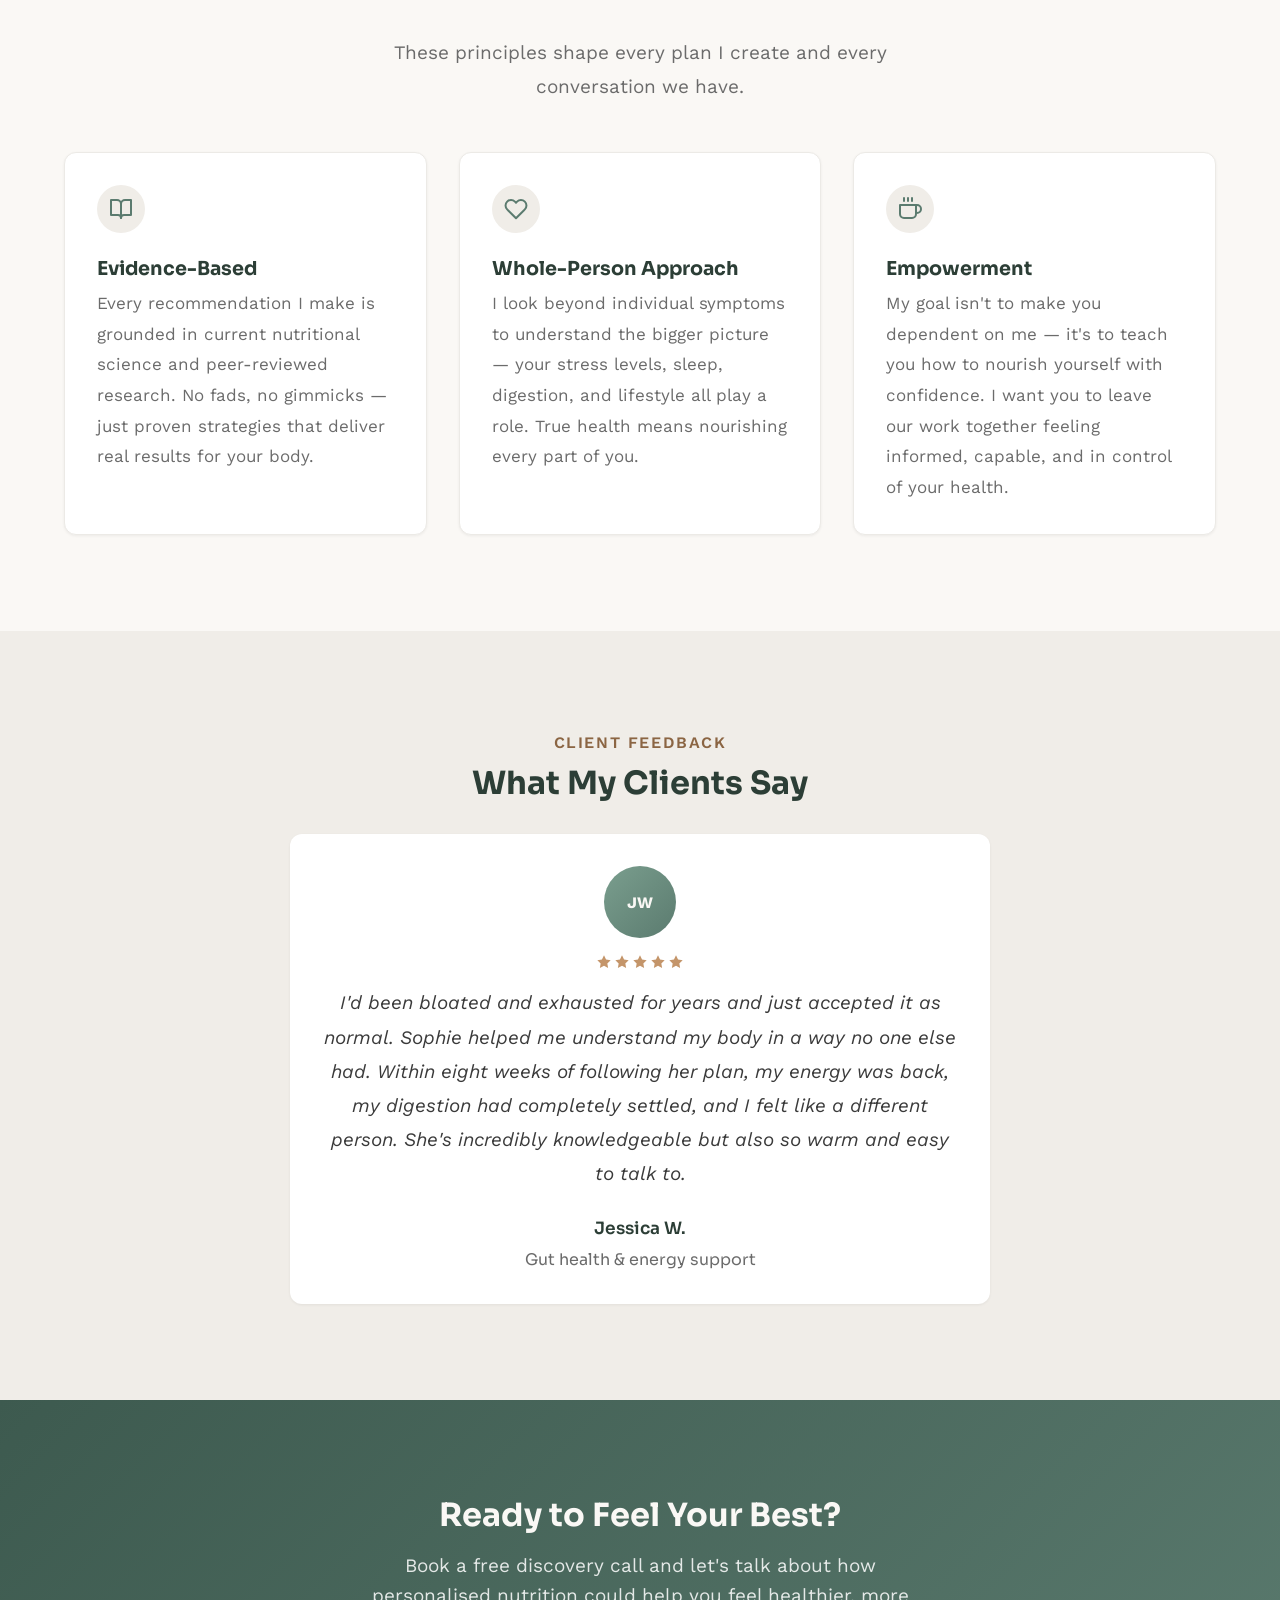
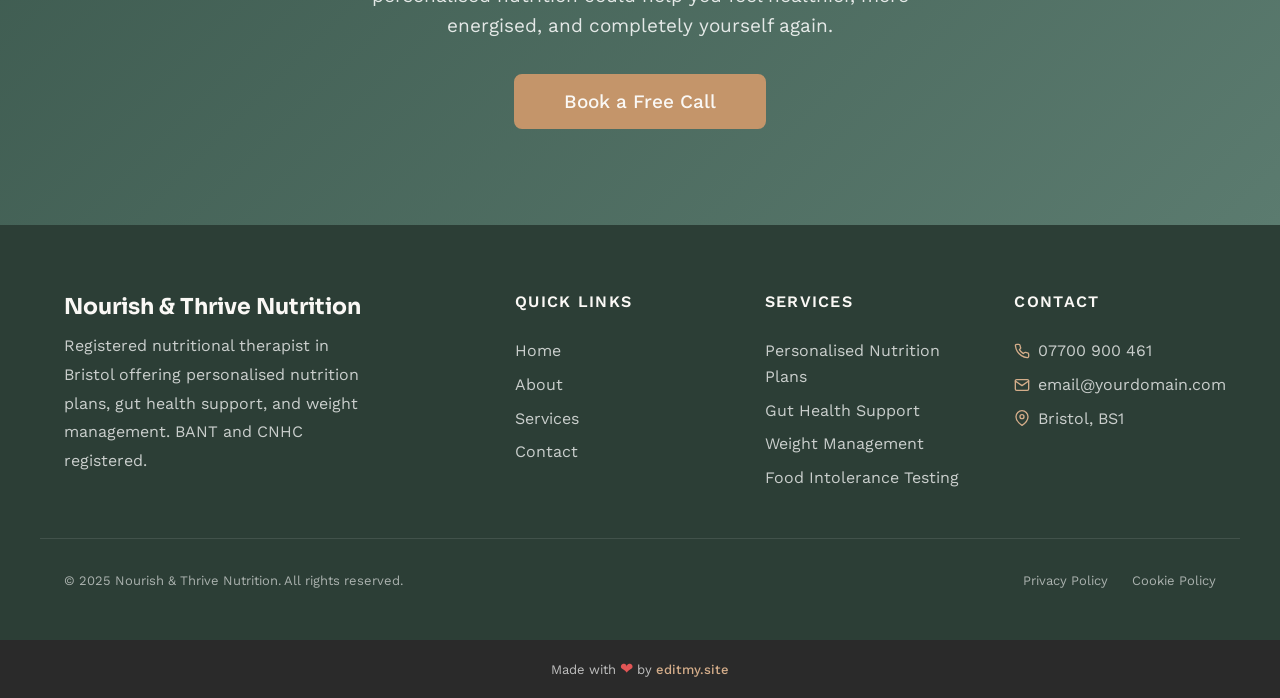
==== commit 2e0a124c: "Fix about-split-third: update section wrapper and text content classes Co-Authored-By: Claude Opus 4" ====
--- a/about.html
+++ b/about.html
@@ -54,11 +54,11 @@
   <main id="main">
 
     <!-- SECTION: about-hero -->
-    <section class="about-hero">
+    <section class="about-split-third">
       <div class="container about-split-third__inner">
         <div class="about-split-third__image-wrap" style="background-image: url('images/about-portrait.jpg');" role="img" aria-label="Sophie, nutritional therapist at Nourish &amp; Thrive Nutrition">
         </div>
-        <div class="about-hero__content">
+        <div class="about-split-third__text">
           <span class="section-label">About Me</span>
           <h1>Hello, I'm Sophie</h1>
           <p>I'm a registered nutritional therapist based in Bristol, and I'm passionate about helping people feel their best through the power of food. I studied nutritional therapy because I believe that what we eat has a profound impact on how we feel, think, and live — and I've seen that truth play out with every client I've worked with.</p>
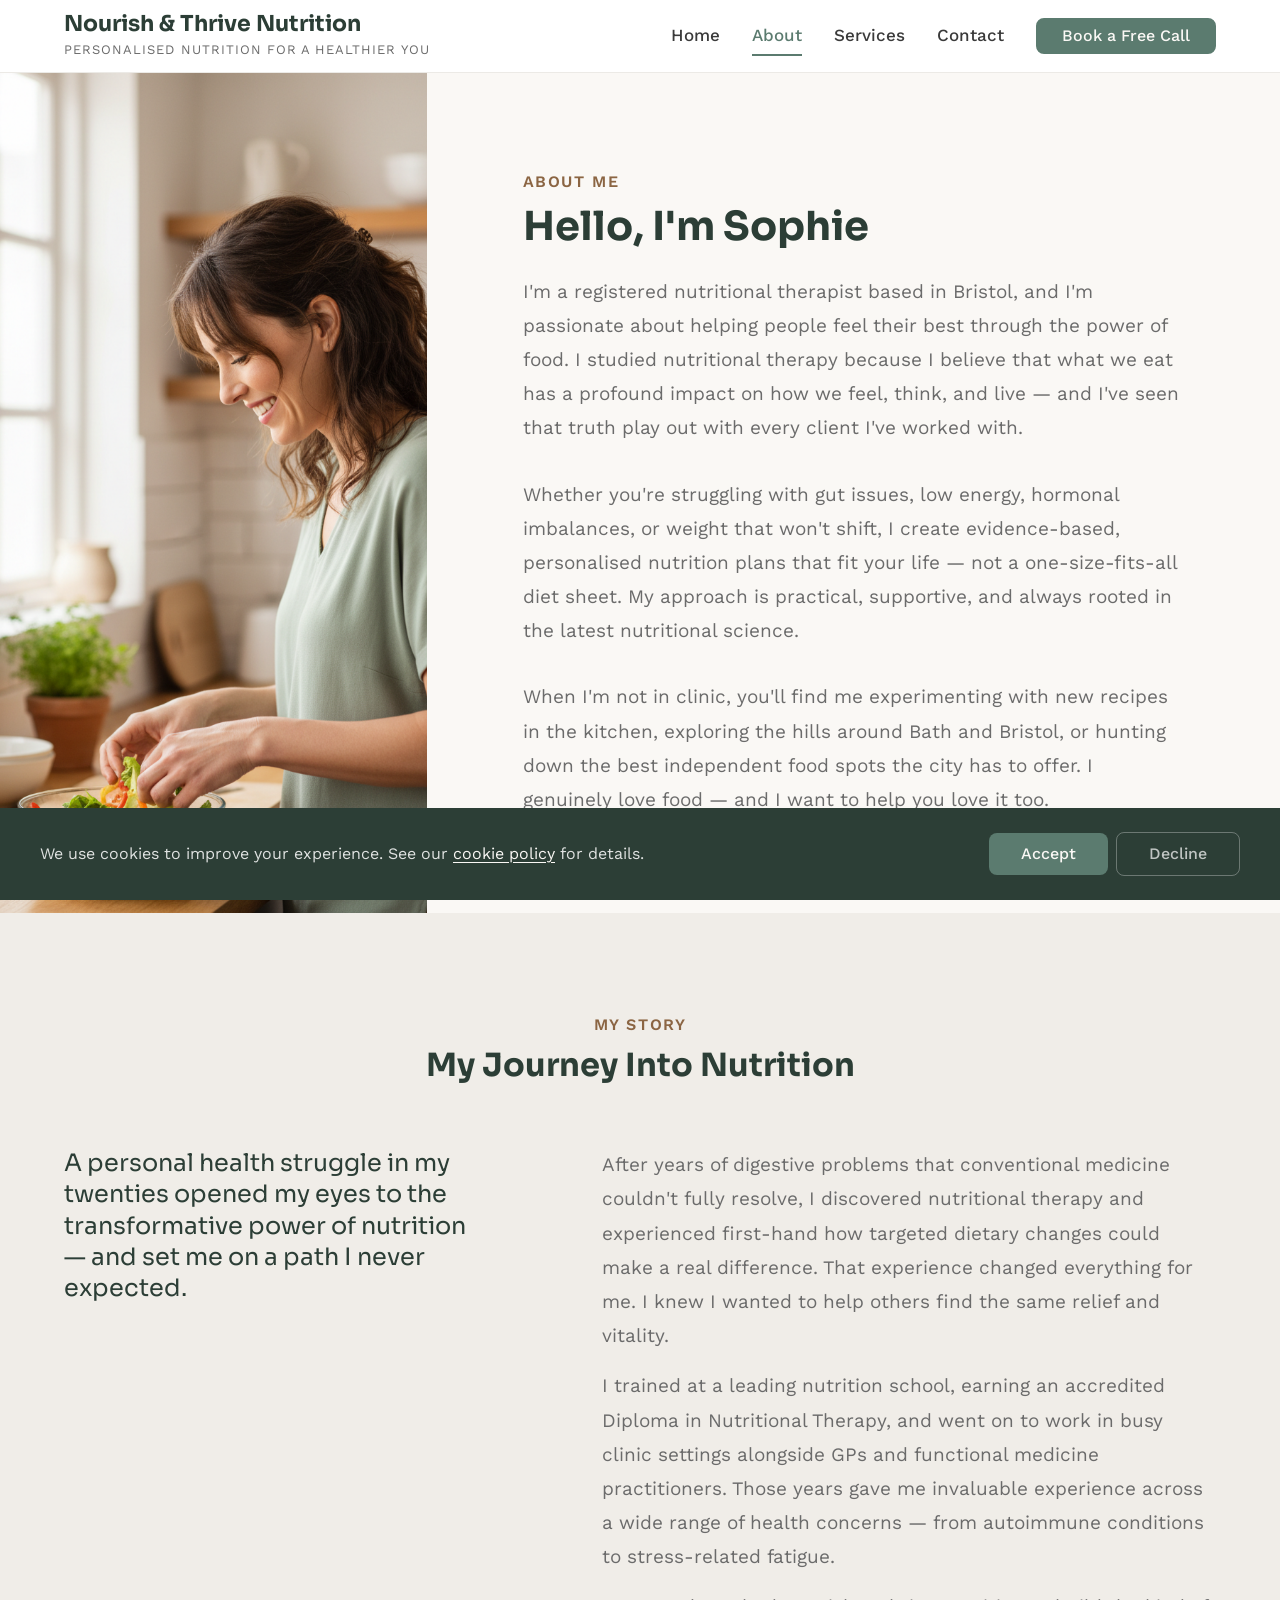
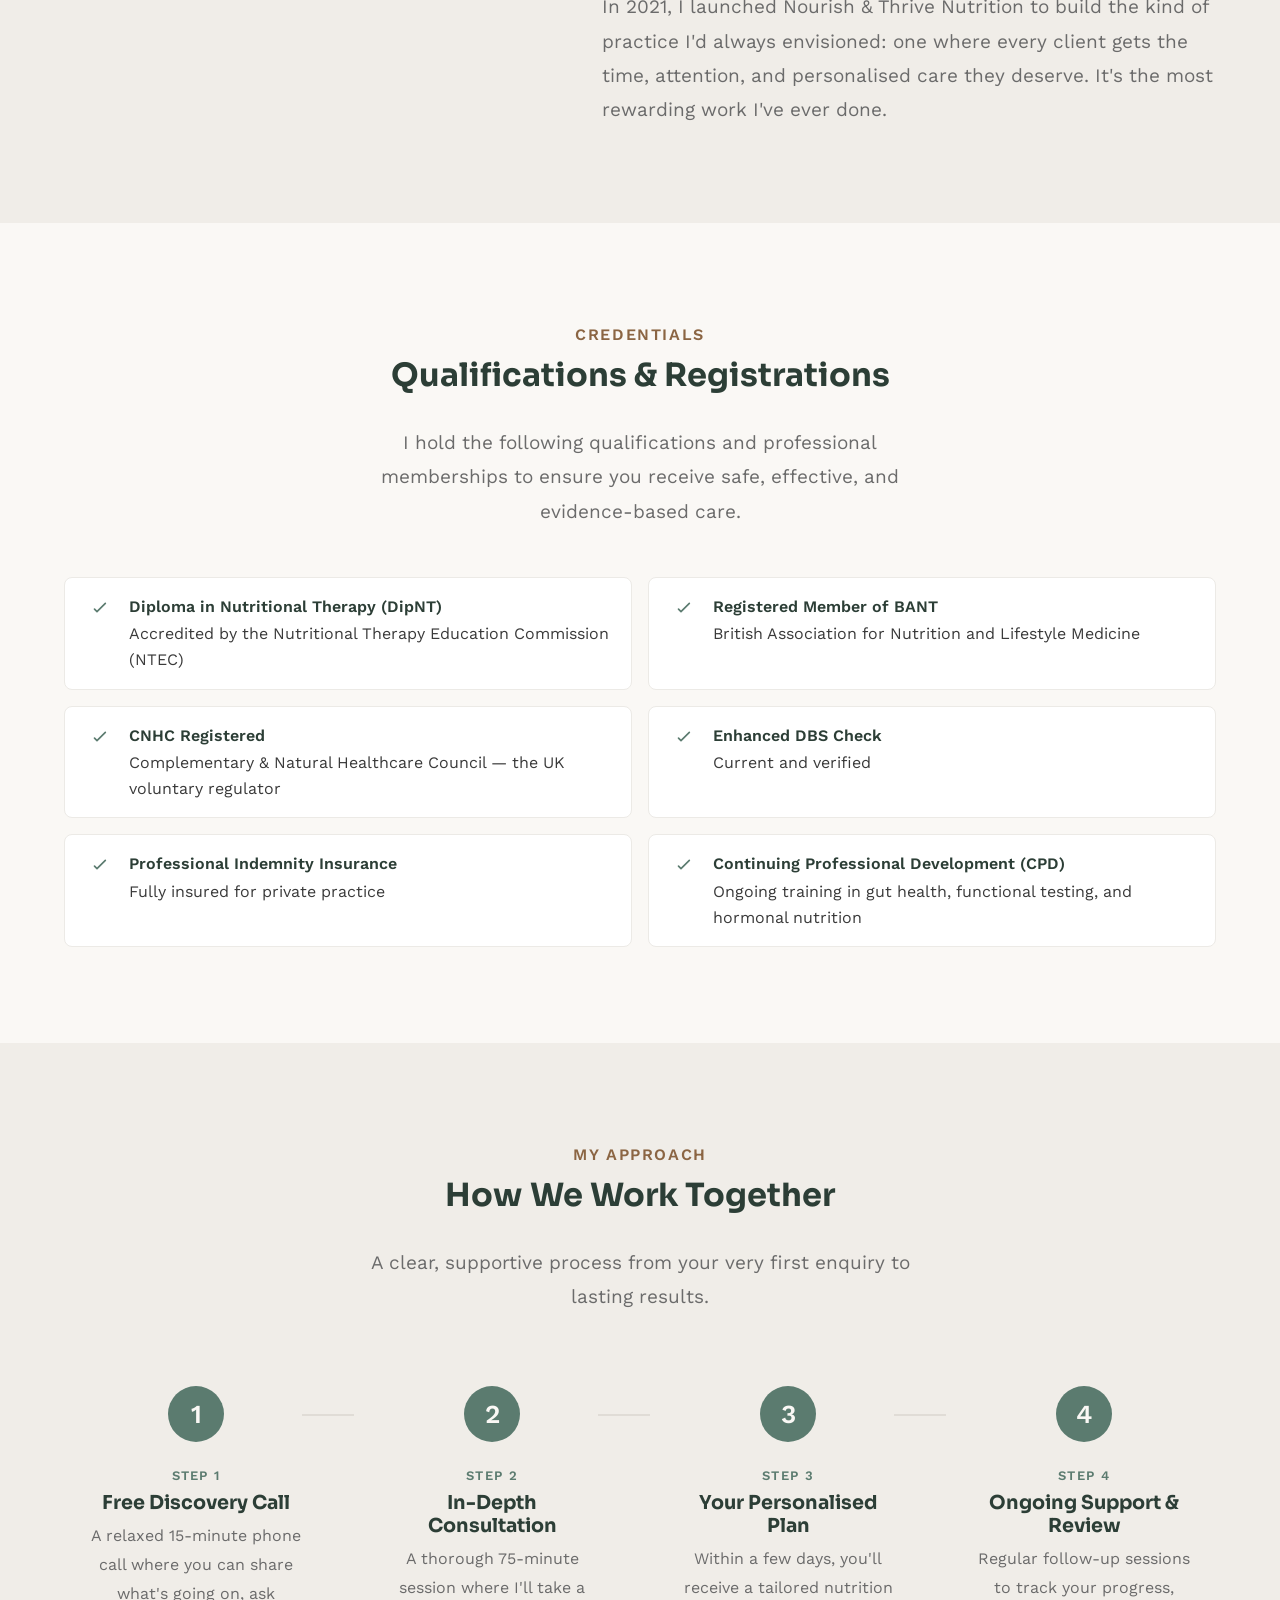
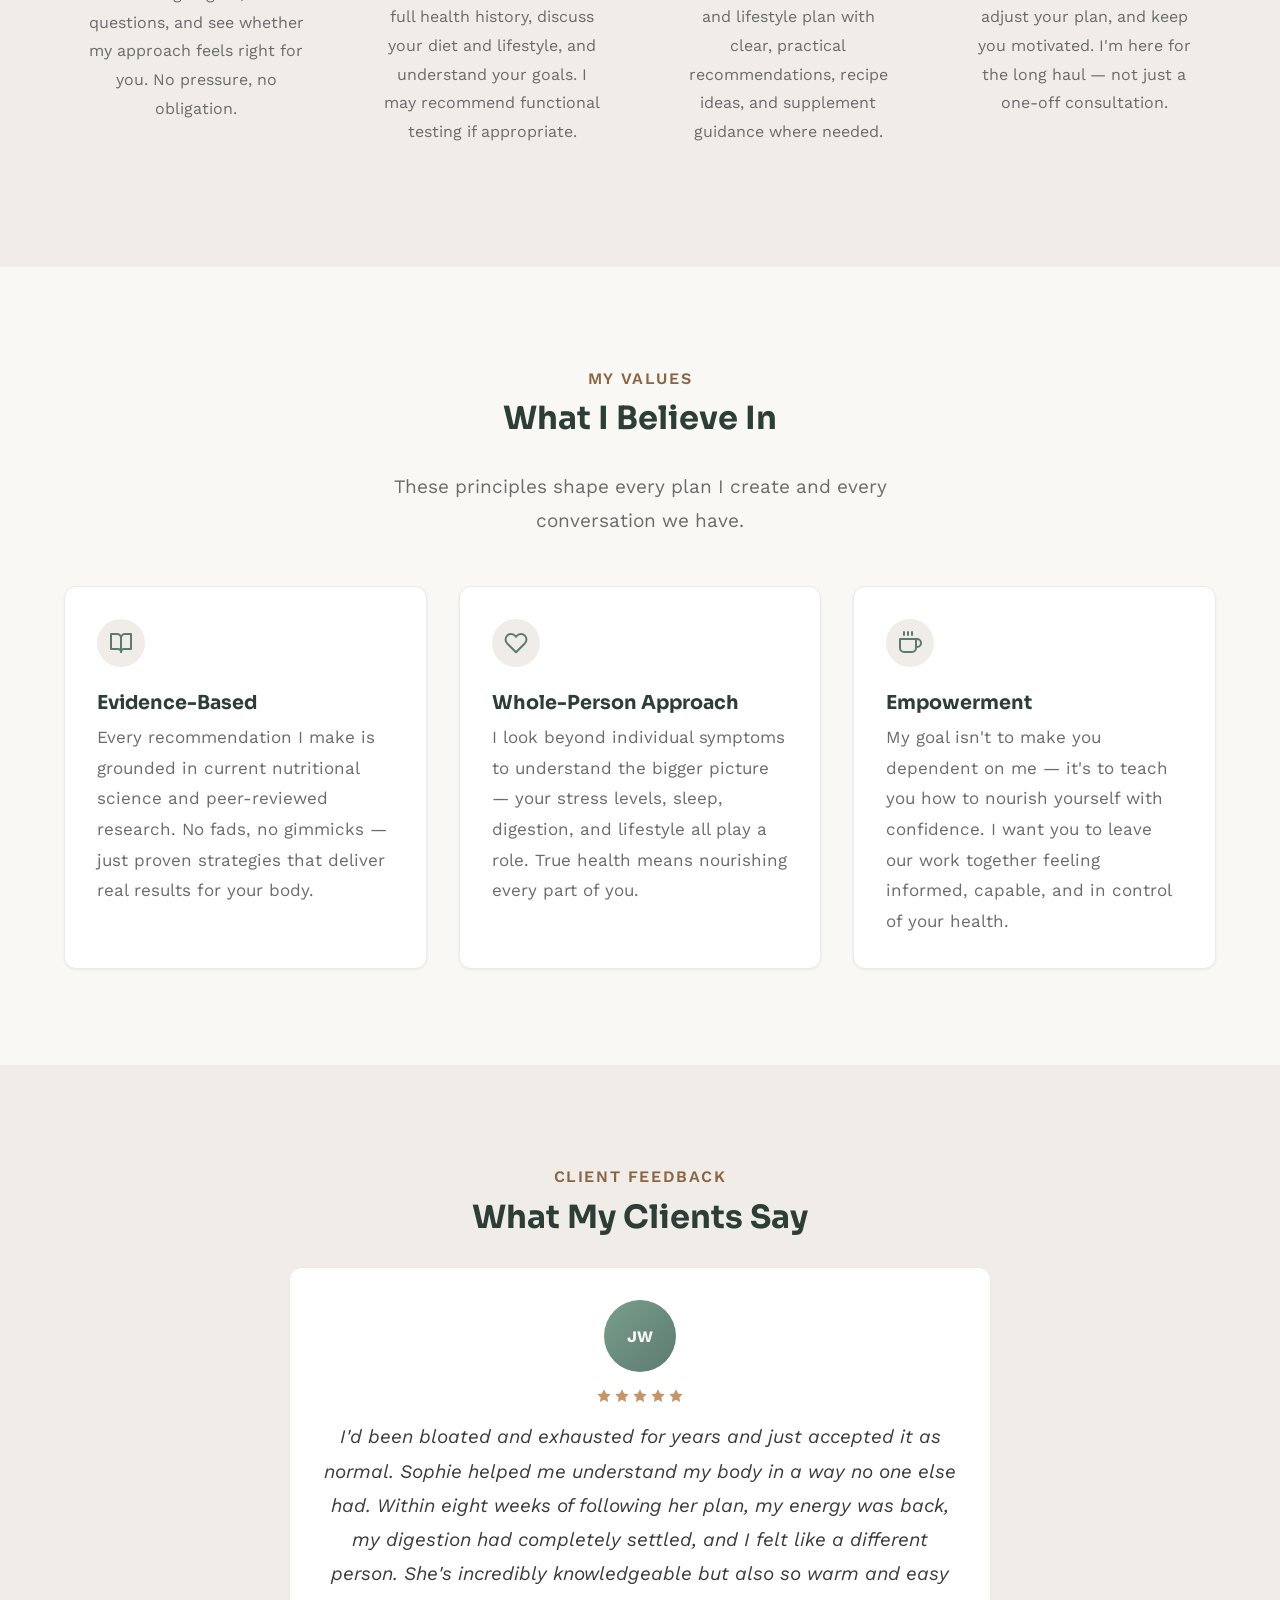
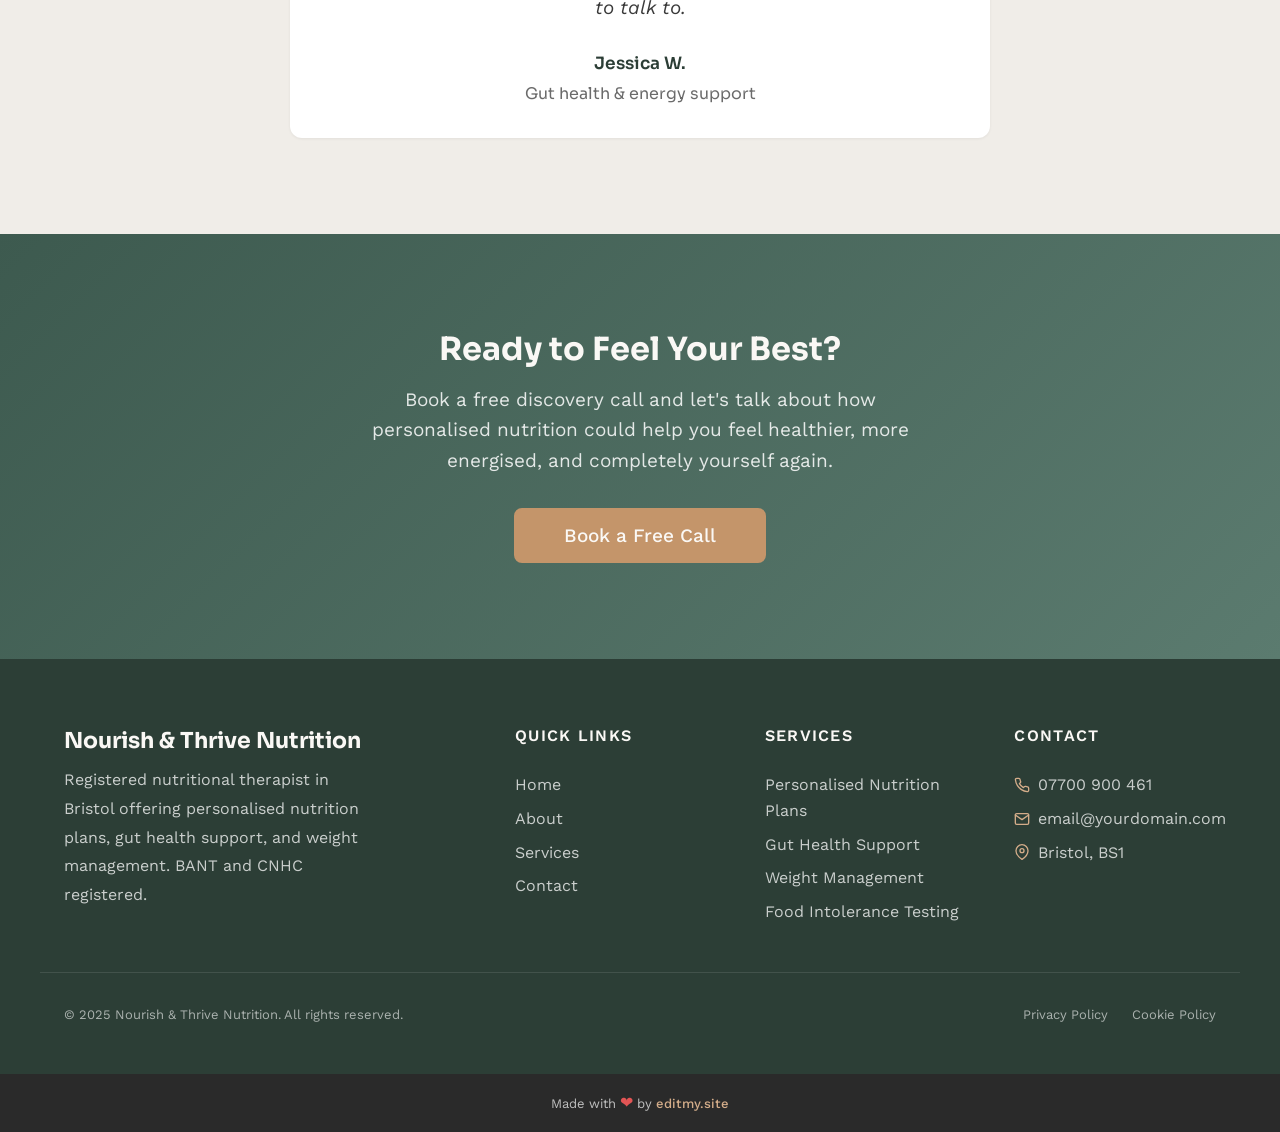
==== commit f148372d: "Fix about-split-third: remove container class, update components.css Co-Authored-By: Claude Opus 4.6" ====
--- a/about.html
+++ b/about.html
@@ -55,7 +55,7 @@
 
     <!-- SECTION: about-hero -->
     <section class="about-split-third">
-      <div class="container about-split-third__inner">
+      <div class="about-split-third__inner">
         <div class="about-split-third__image-wrap" style="background-image: url('images/about-portrait.jpg');" role="img" aria-label="Sophie, nutritional therapist at Nourish &amp; Thrive Nutrition">
         </div>
         <div class="about-split-third__text">
--- a/css/components.css
+++ b/css/components.css
@@ -2555,6 +2555,71 @@
   }
 }
 
+/* =============================================
+   ABOUT: SPLIT THIRD
+   1fr image (left) + 2fr text (right).
+   Narrower image column than about-hero.
+   Uses background-image for full-bleed coverage.
+   ============================================= */
+.about-split-third {
+  padding: 0;
+}
+
+.about-split-third__inner {
+  display: grid;
+  grid-template-columns: 1fr;
+  gap: var(--space-2xl);
+  align-items: stretch;
+}
+
+.about-split-third h1,
+.about-split-third h2 {
+  margin-bottom: var(--space-lg);
+}
+
+.about-split-third__image-wrap {
+  background-size: cover;
+  background-position: center;
+  background-repeat: no-repeat;
+  min-height: 350px;
+}
+
+.about-split-third__text {
+  padding: var(--space-2xl) var(--space-lg);
+  display: flex;
+  flex-direction: column;
+  justify-content: center;
+}
+
+.about-split-third__text p {
+  color: var(--color-text-light);
+  line-height: var(--line-height-relaxed);
+}
+
+.about-split-third__text p + p {
+  margin-top: var(--space-md);
+}
+
+@media (min-width: 768px) {
+  .about-split-third {
+    overflow: hidden;
+  }
+
+  .about-split-third__inner {
+    grid-template-columns: 1fr 2fr;
+    gap: 0;
+  }
+
+  .about-split-third__image-wrap {
+    overflow: hidden;
+    min-height: 500px;
+  }
+
+  .about-split-third__text {
+    padding: var(--space-4xl);
+  }
+}
+
 /* Qualifications */
 .quals-list {
   display: grid;
